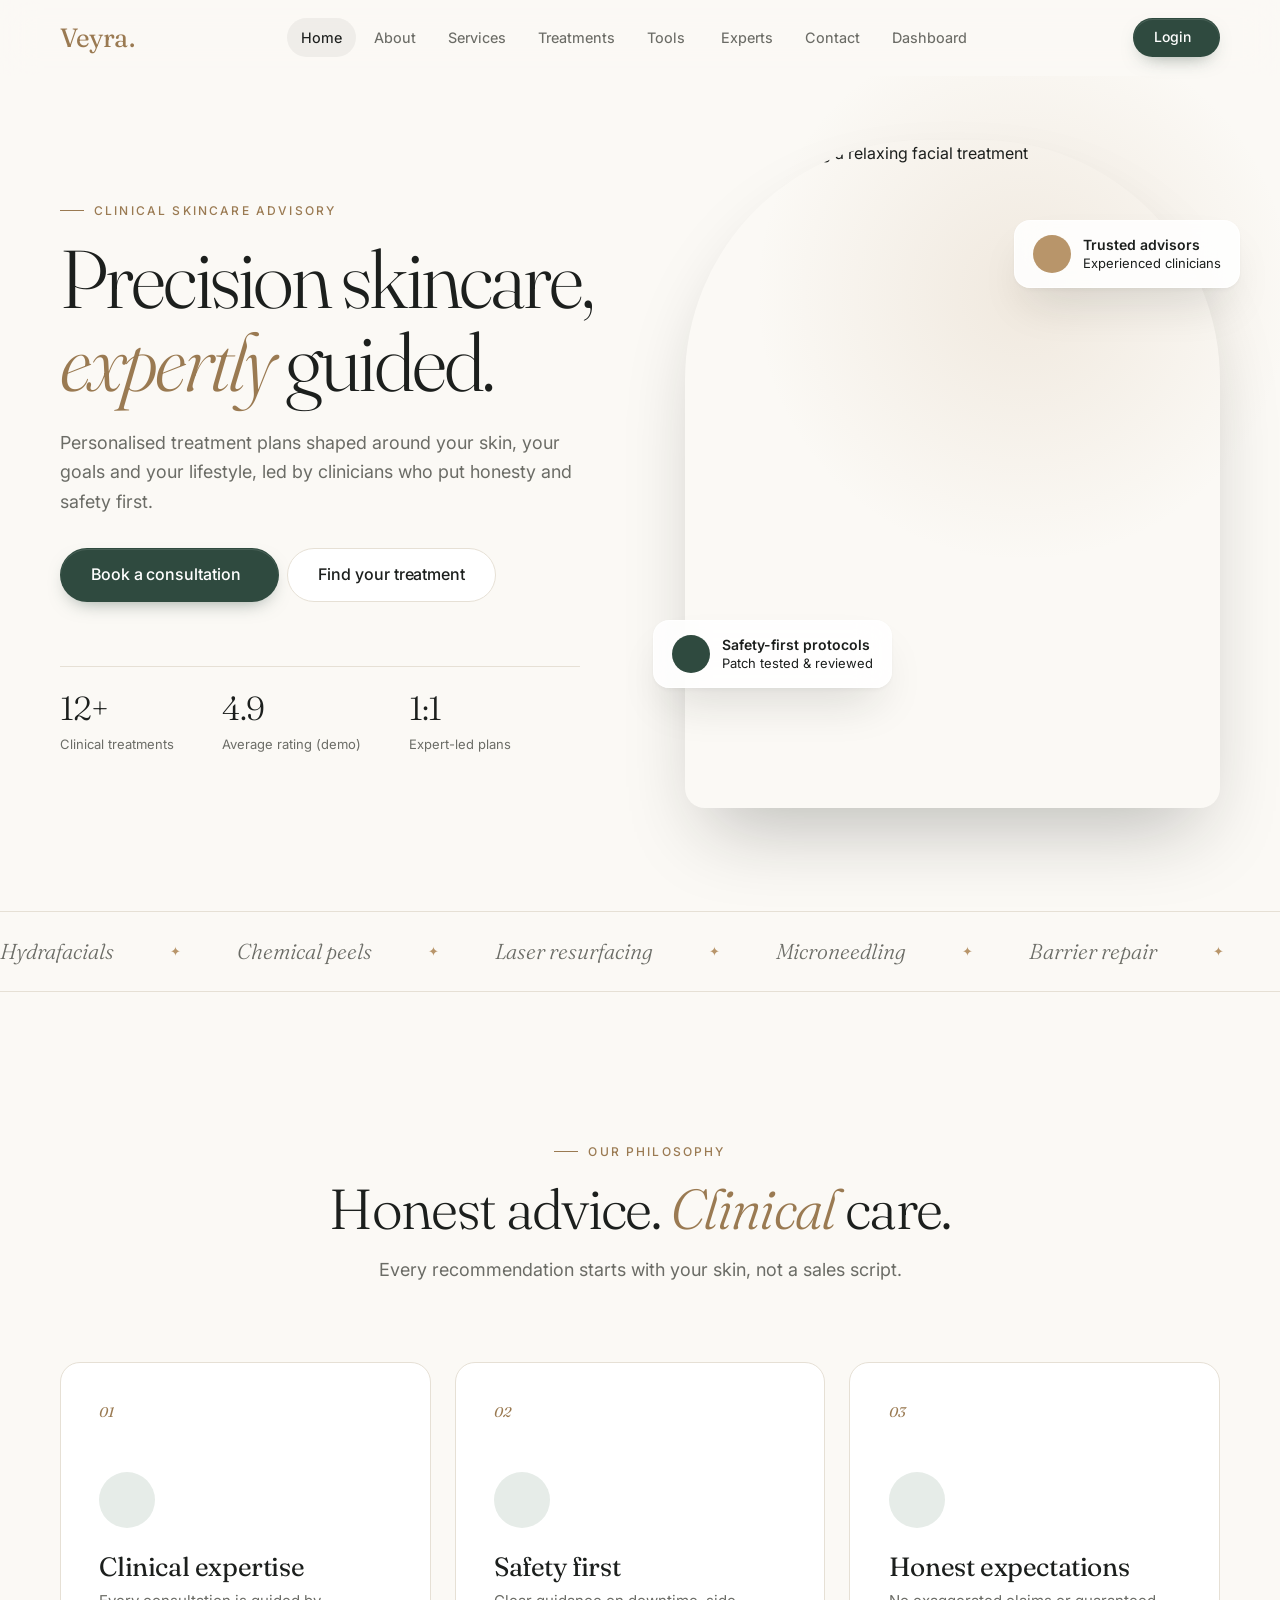
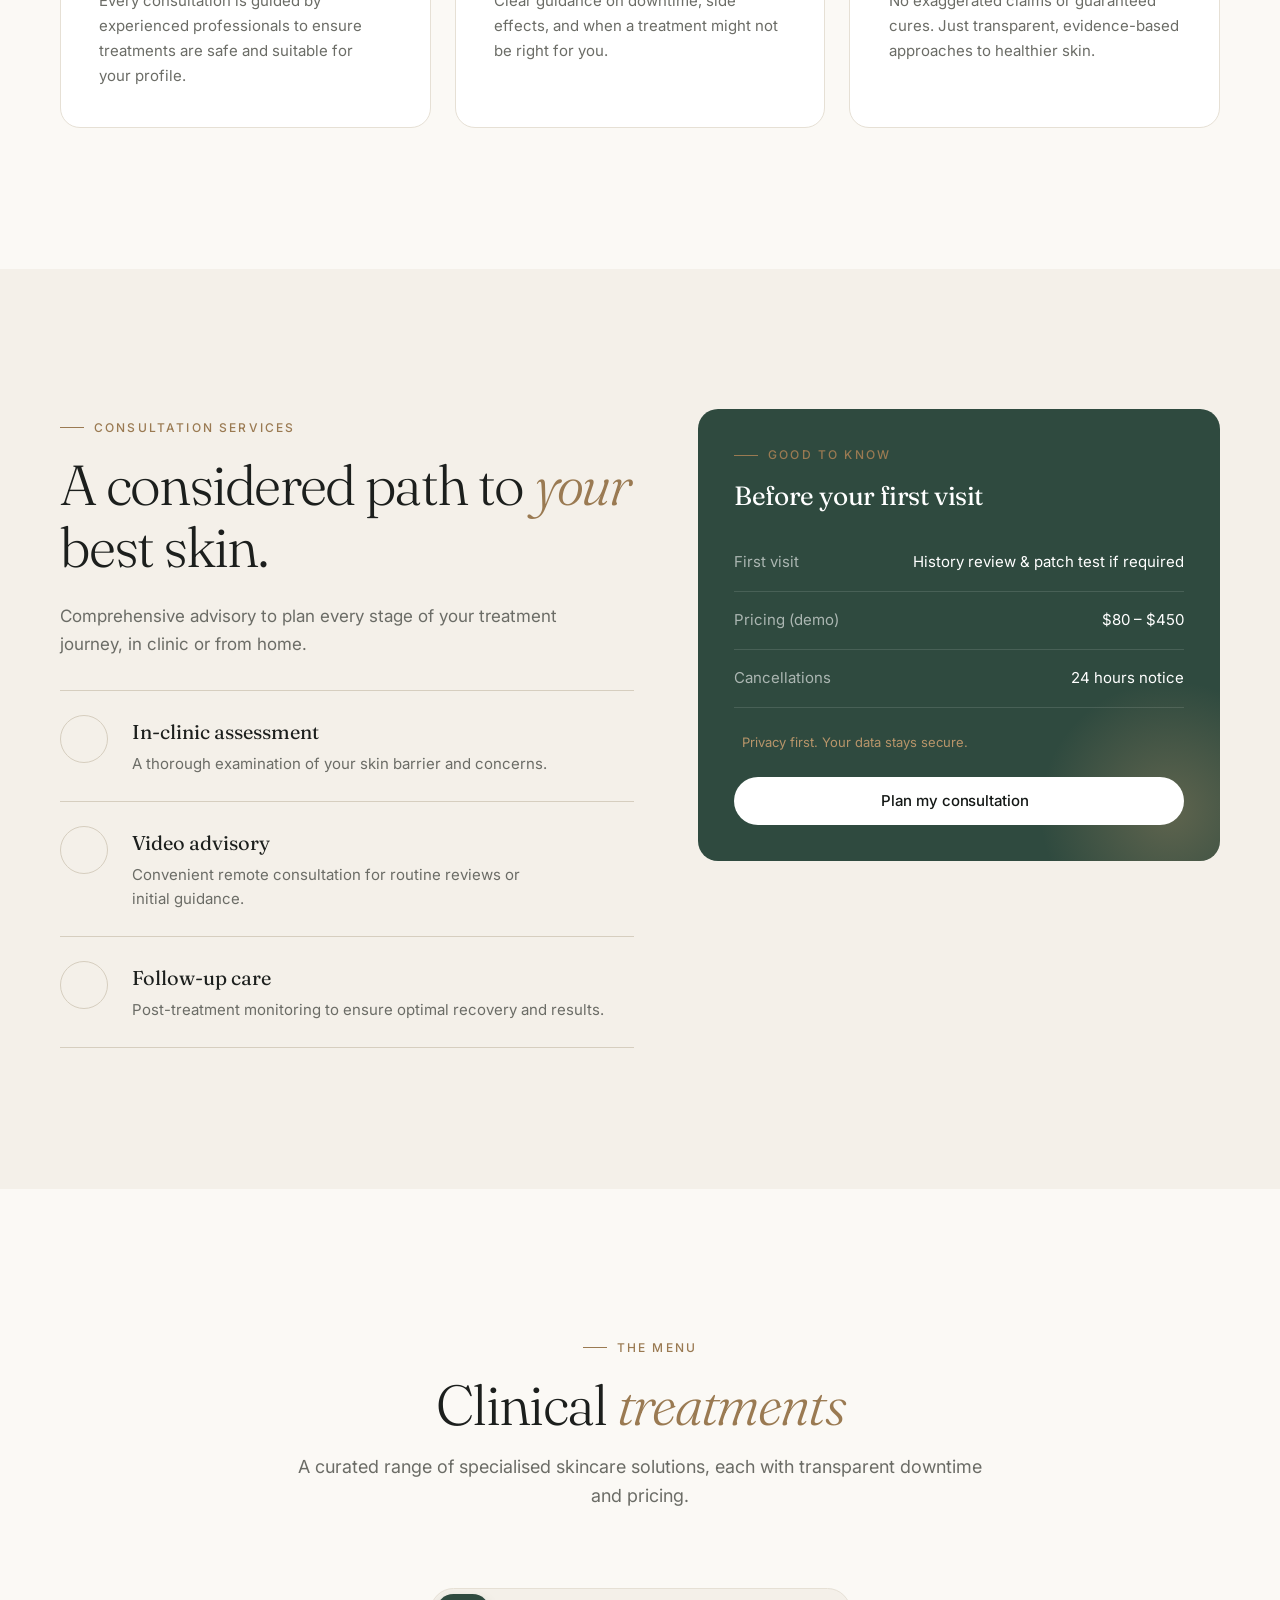
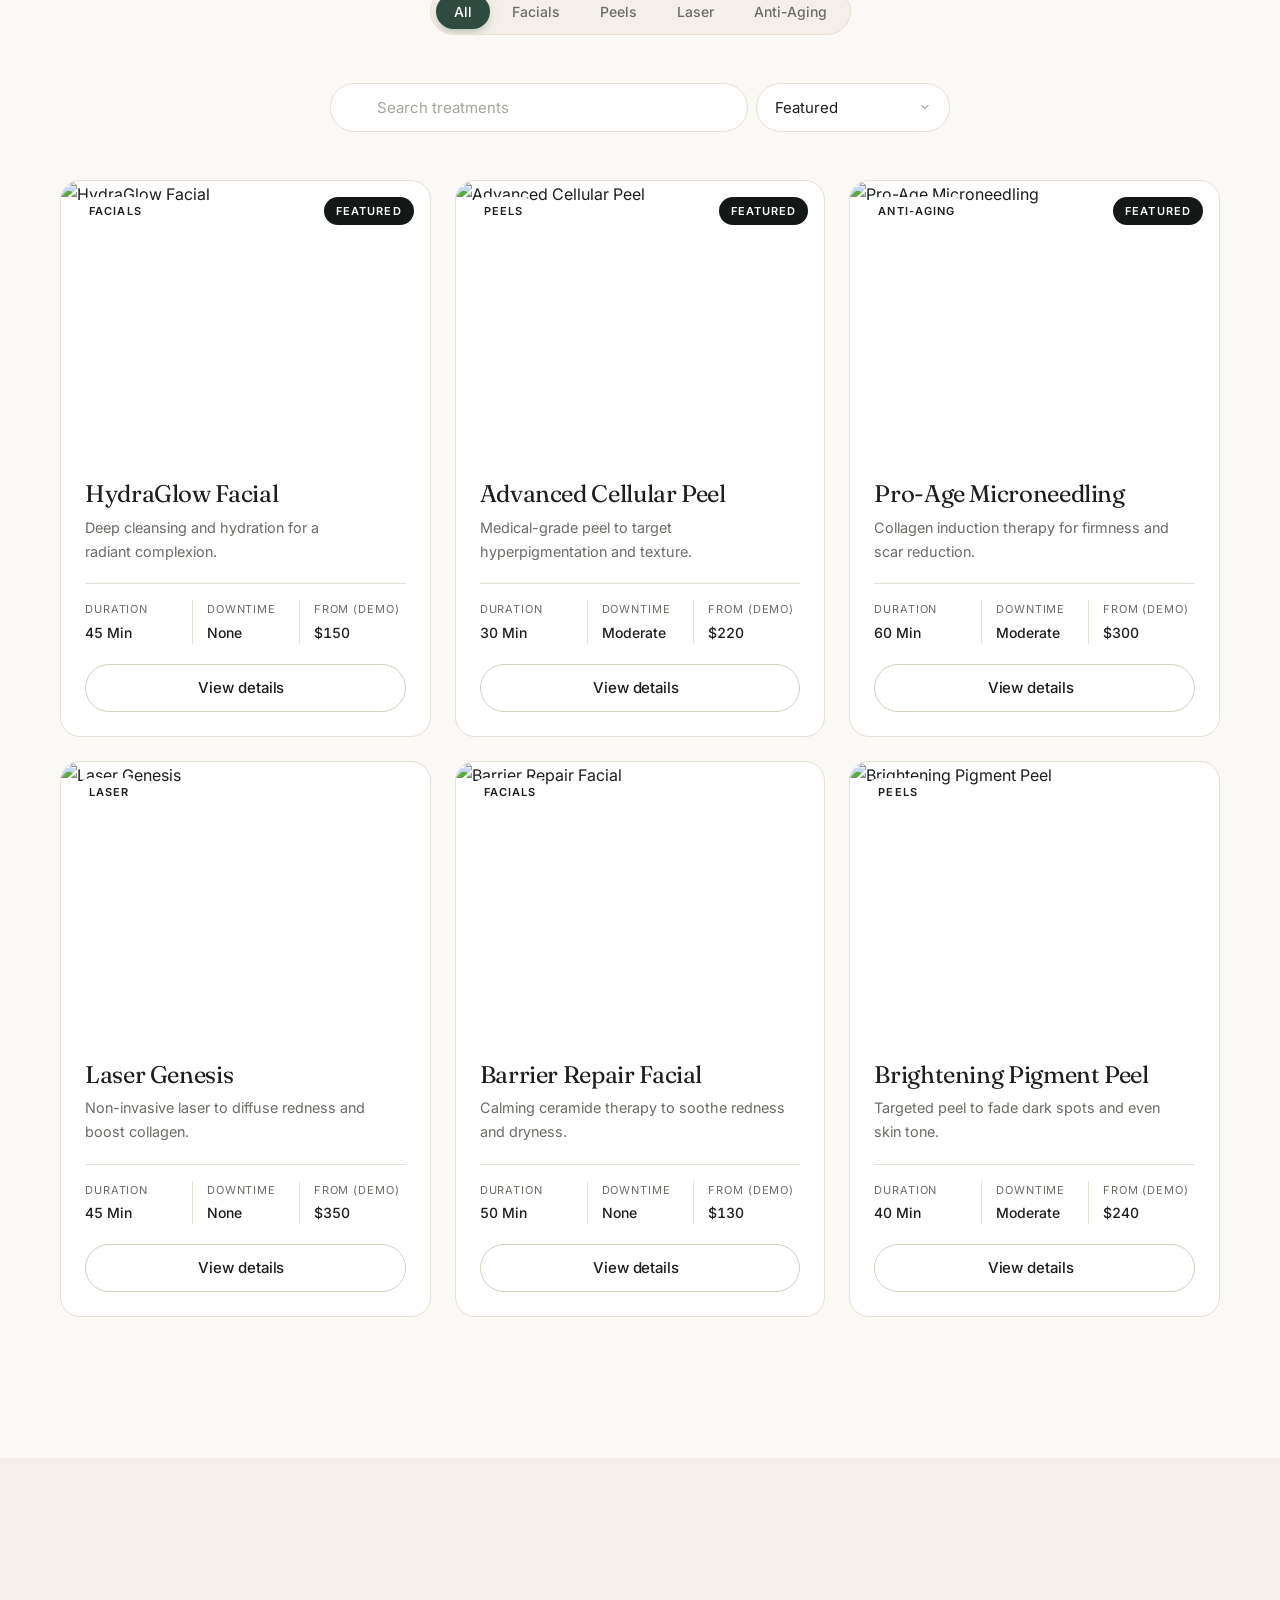
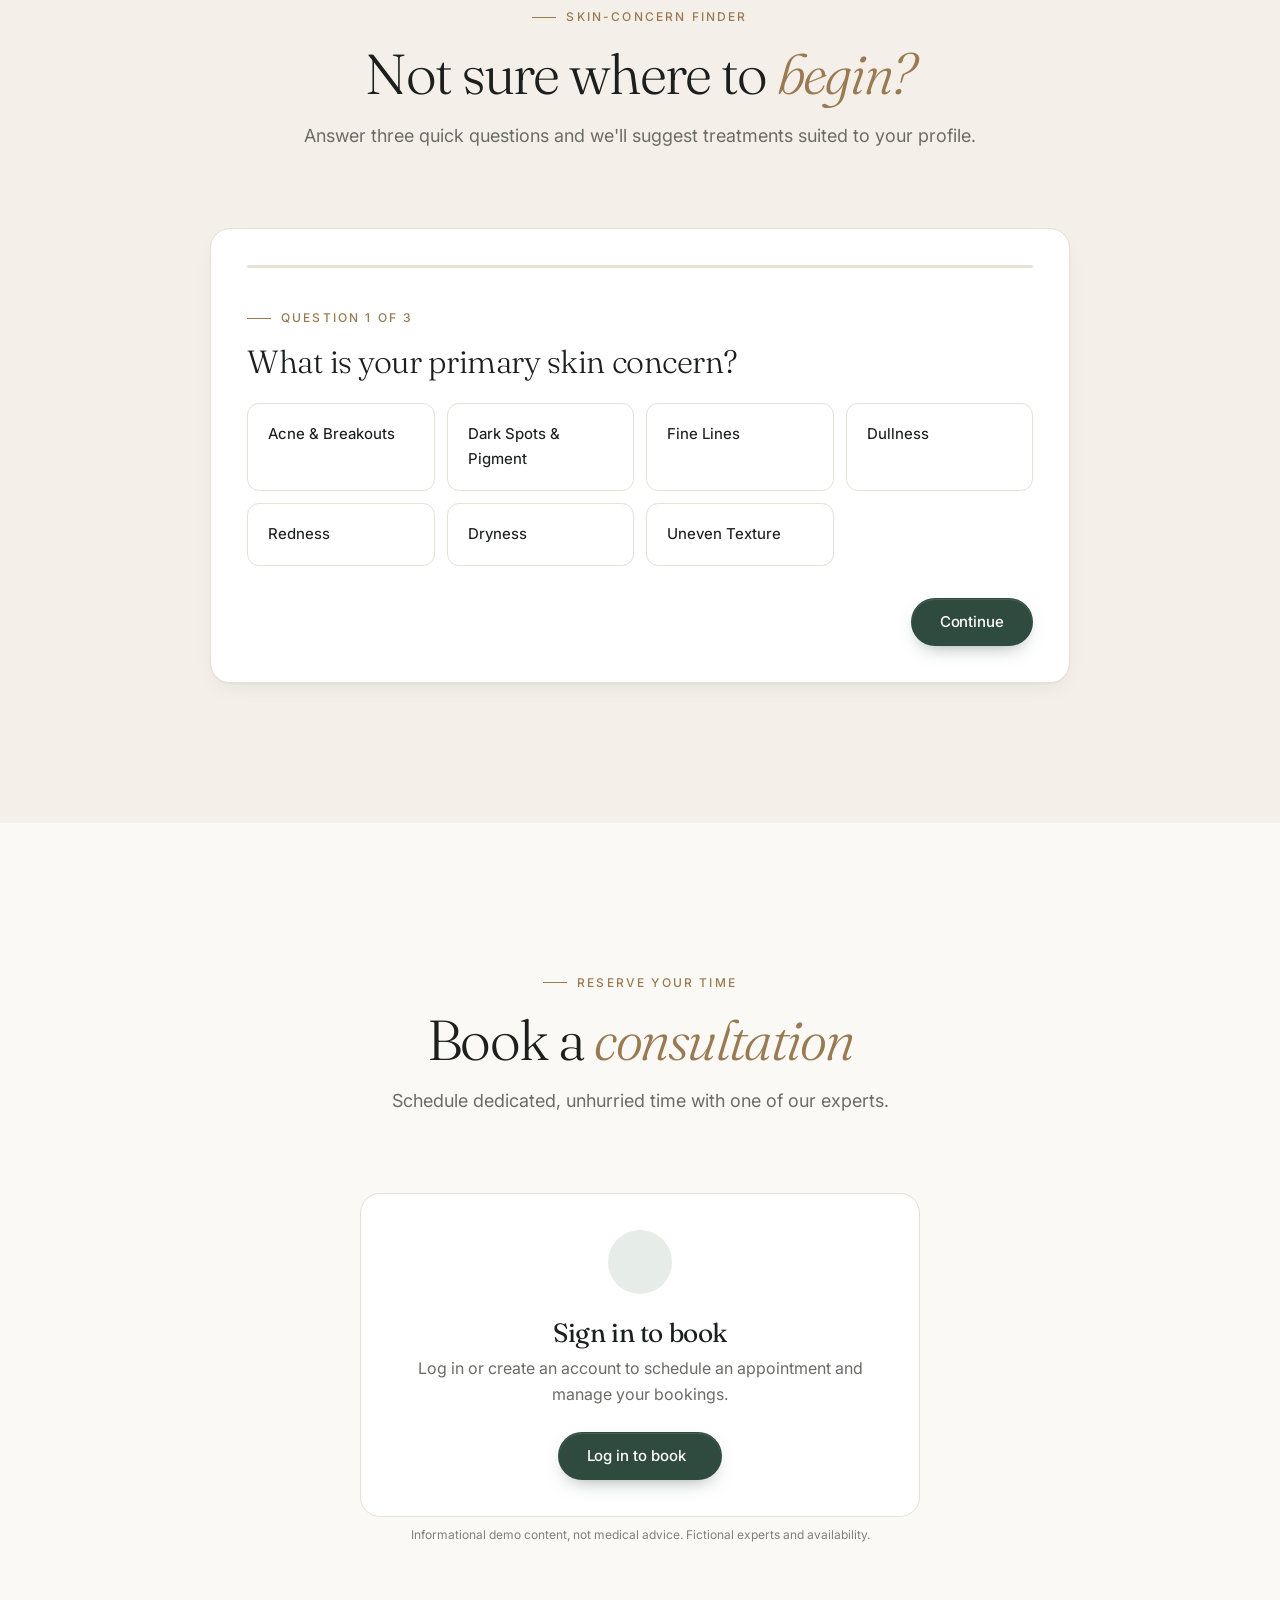
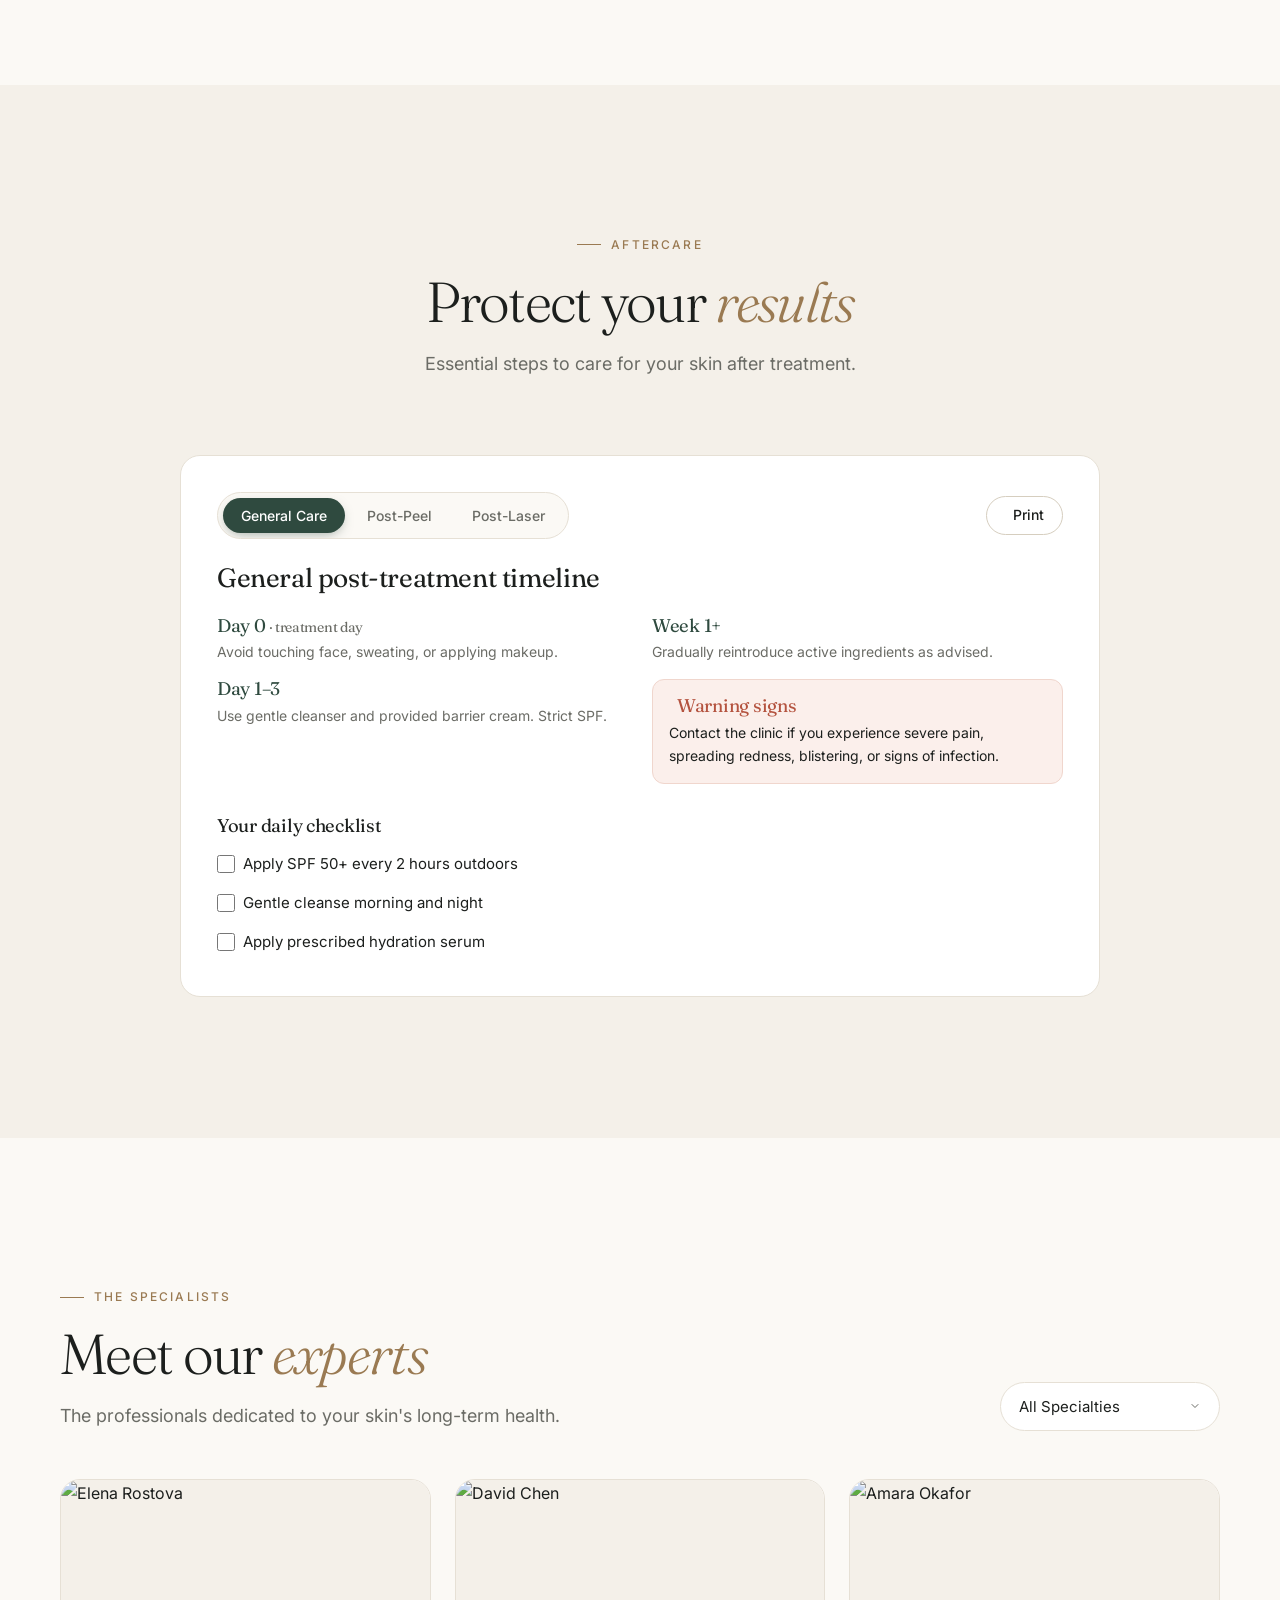
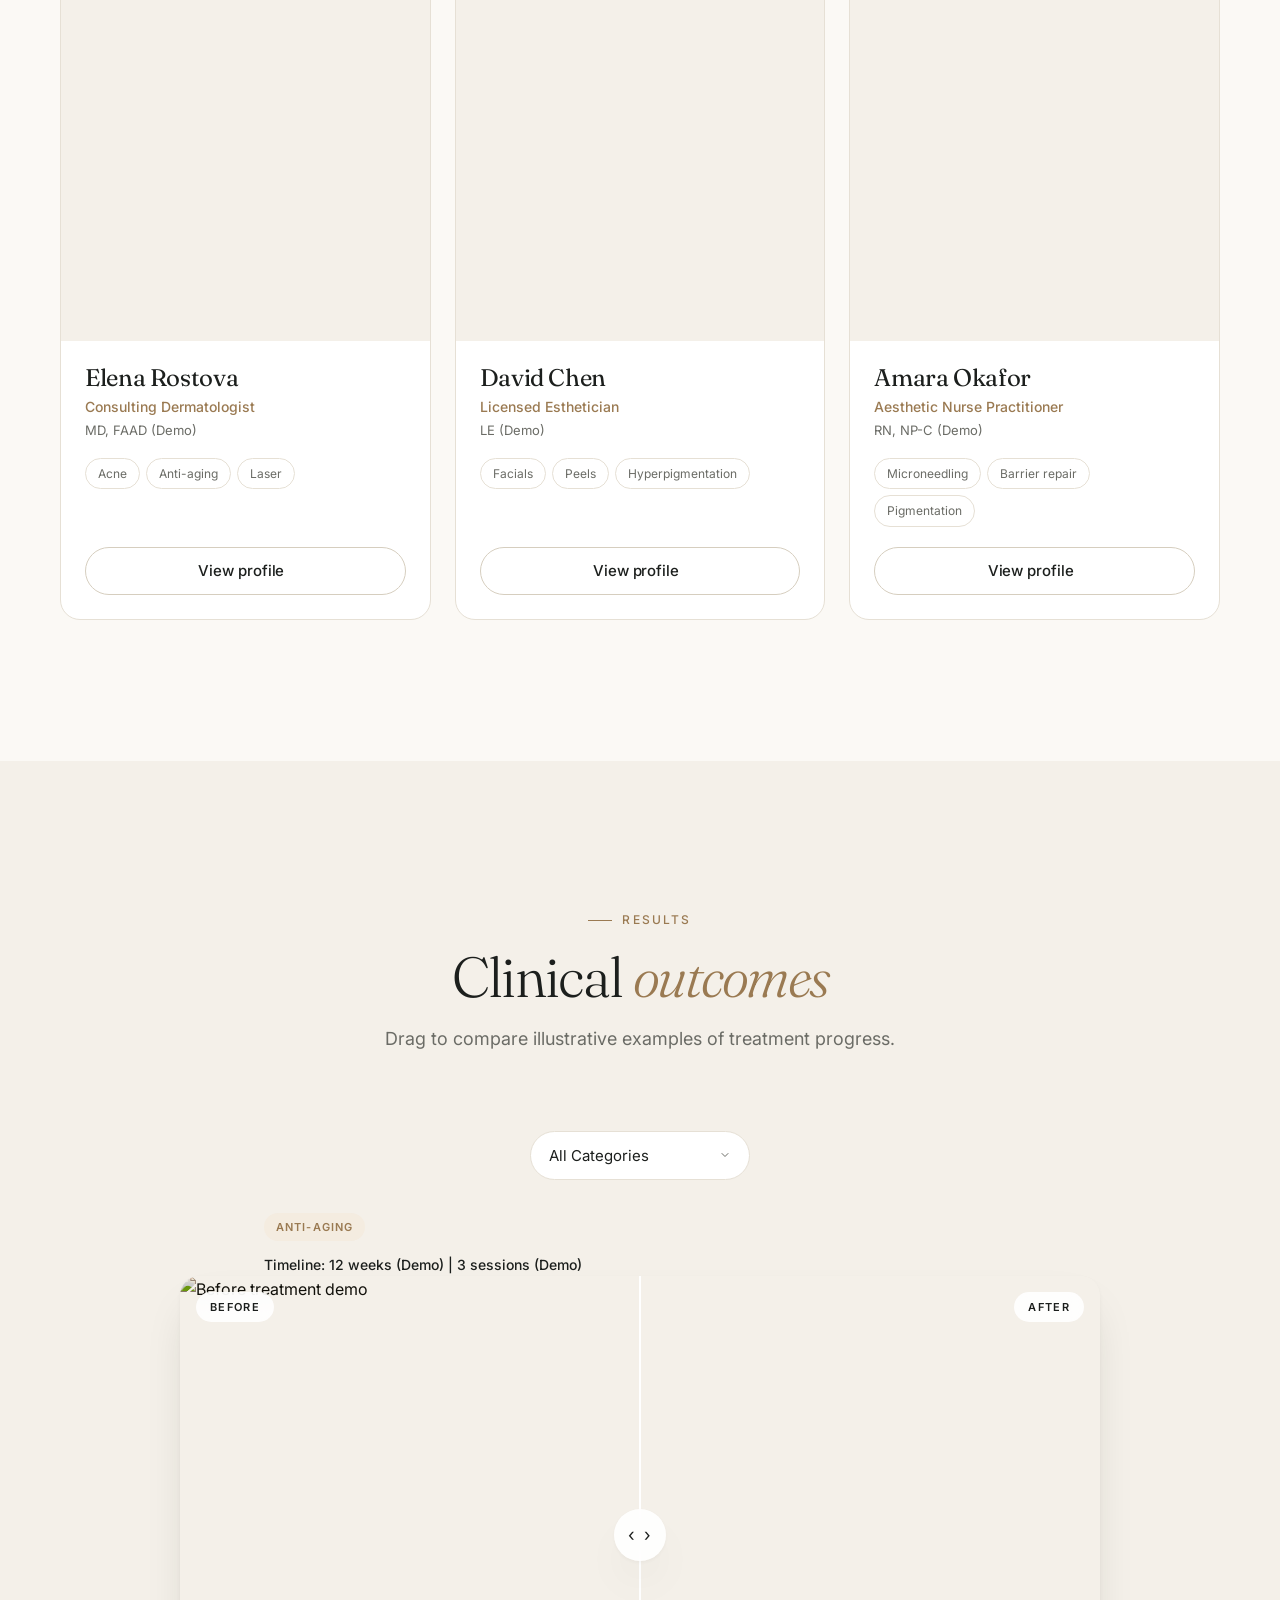
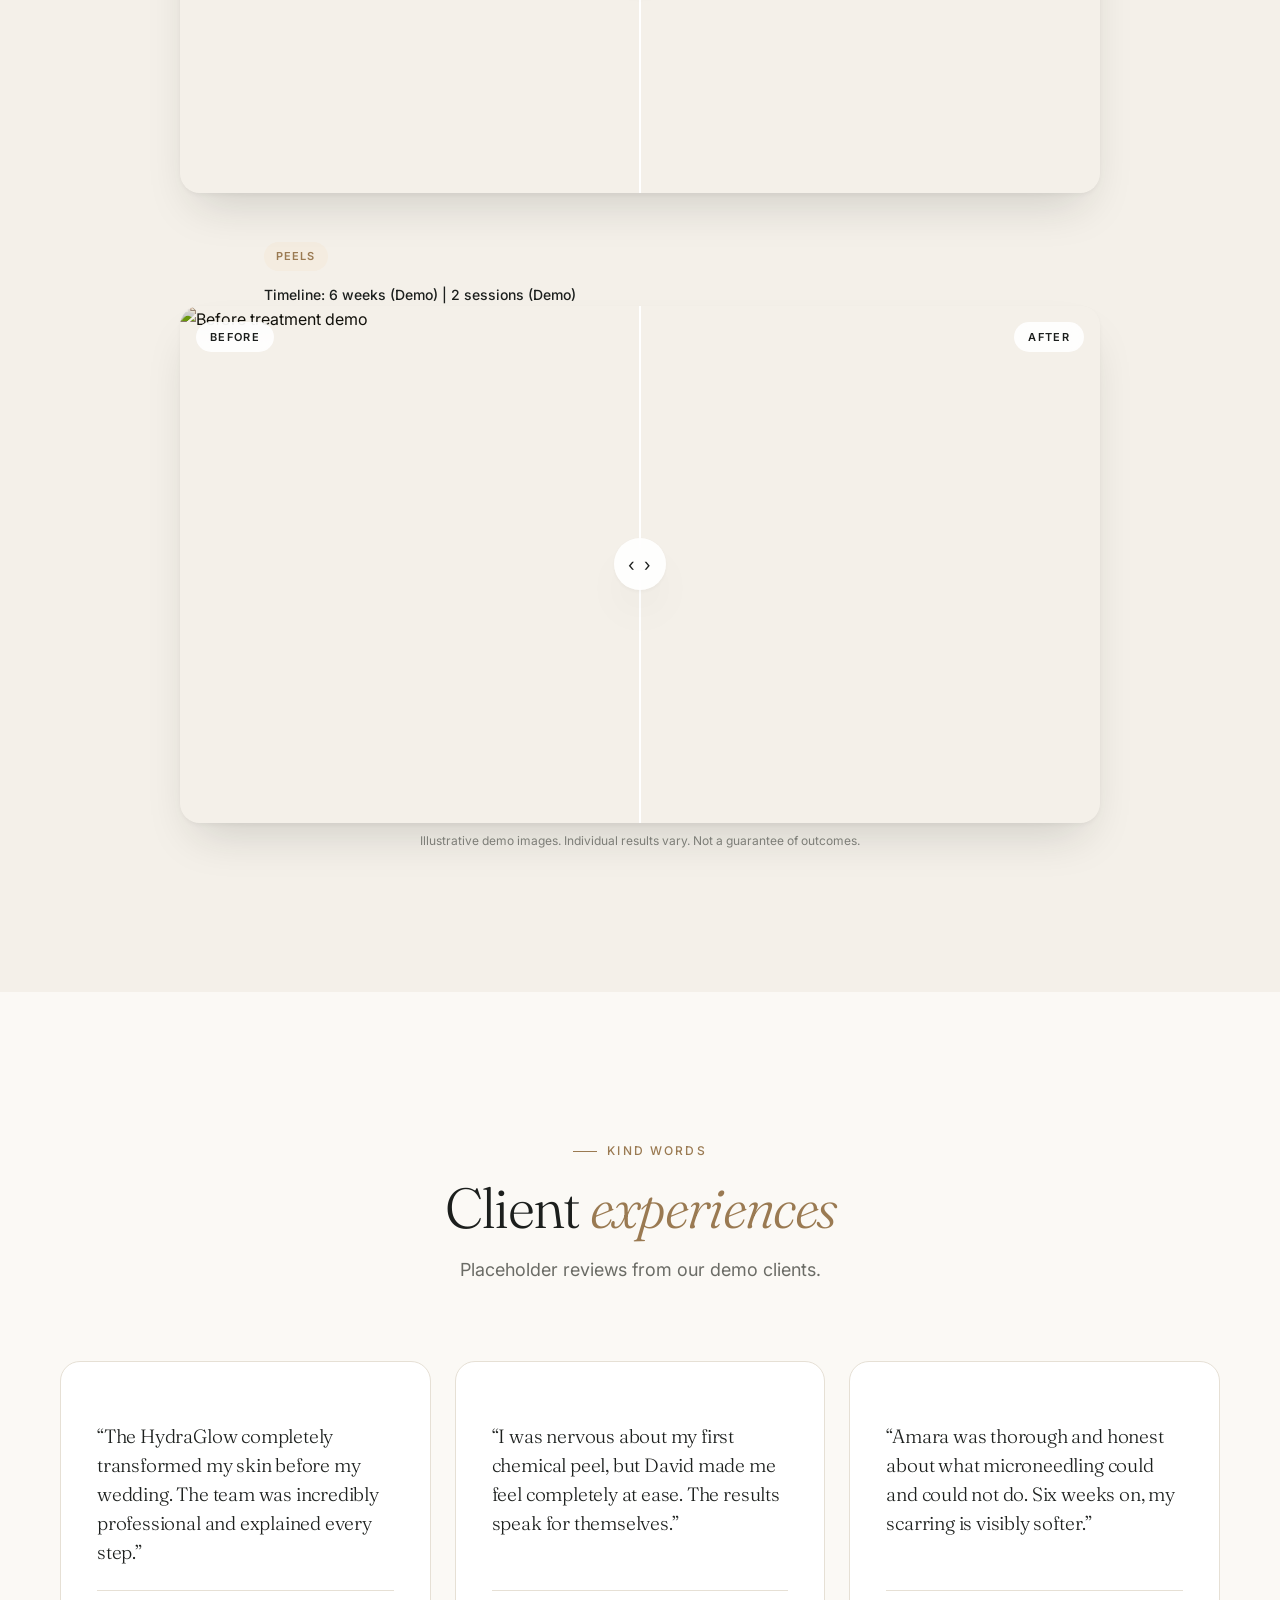
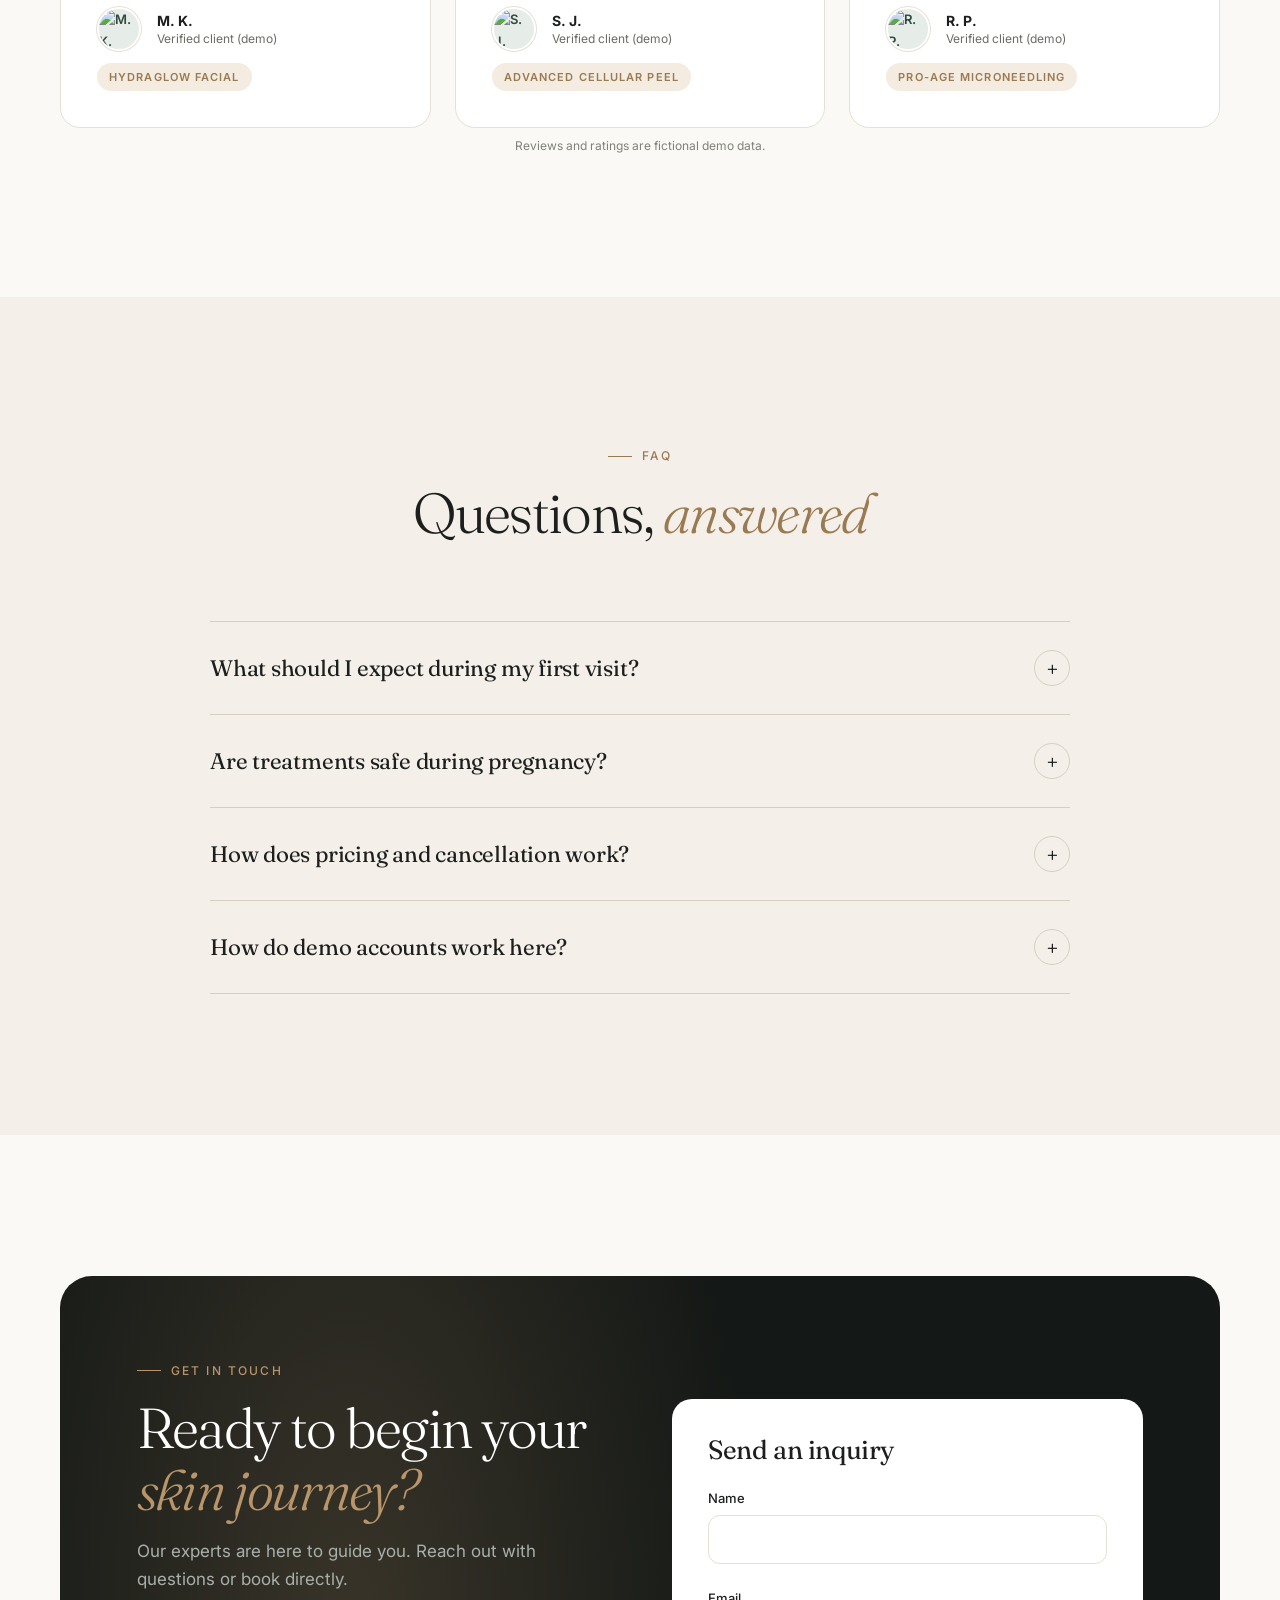
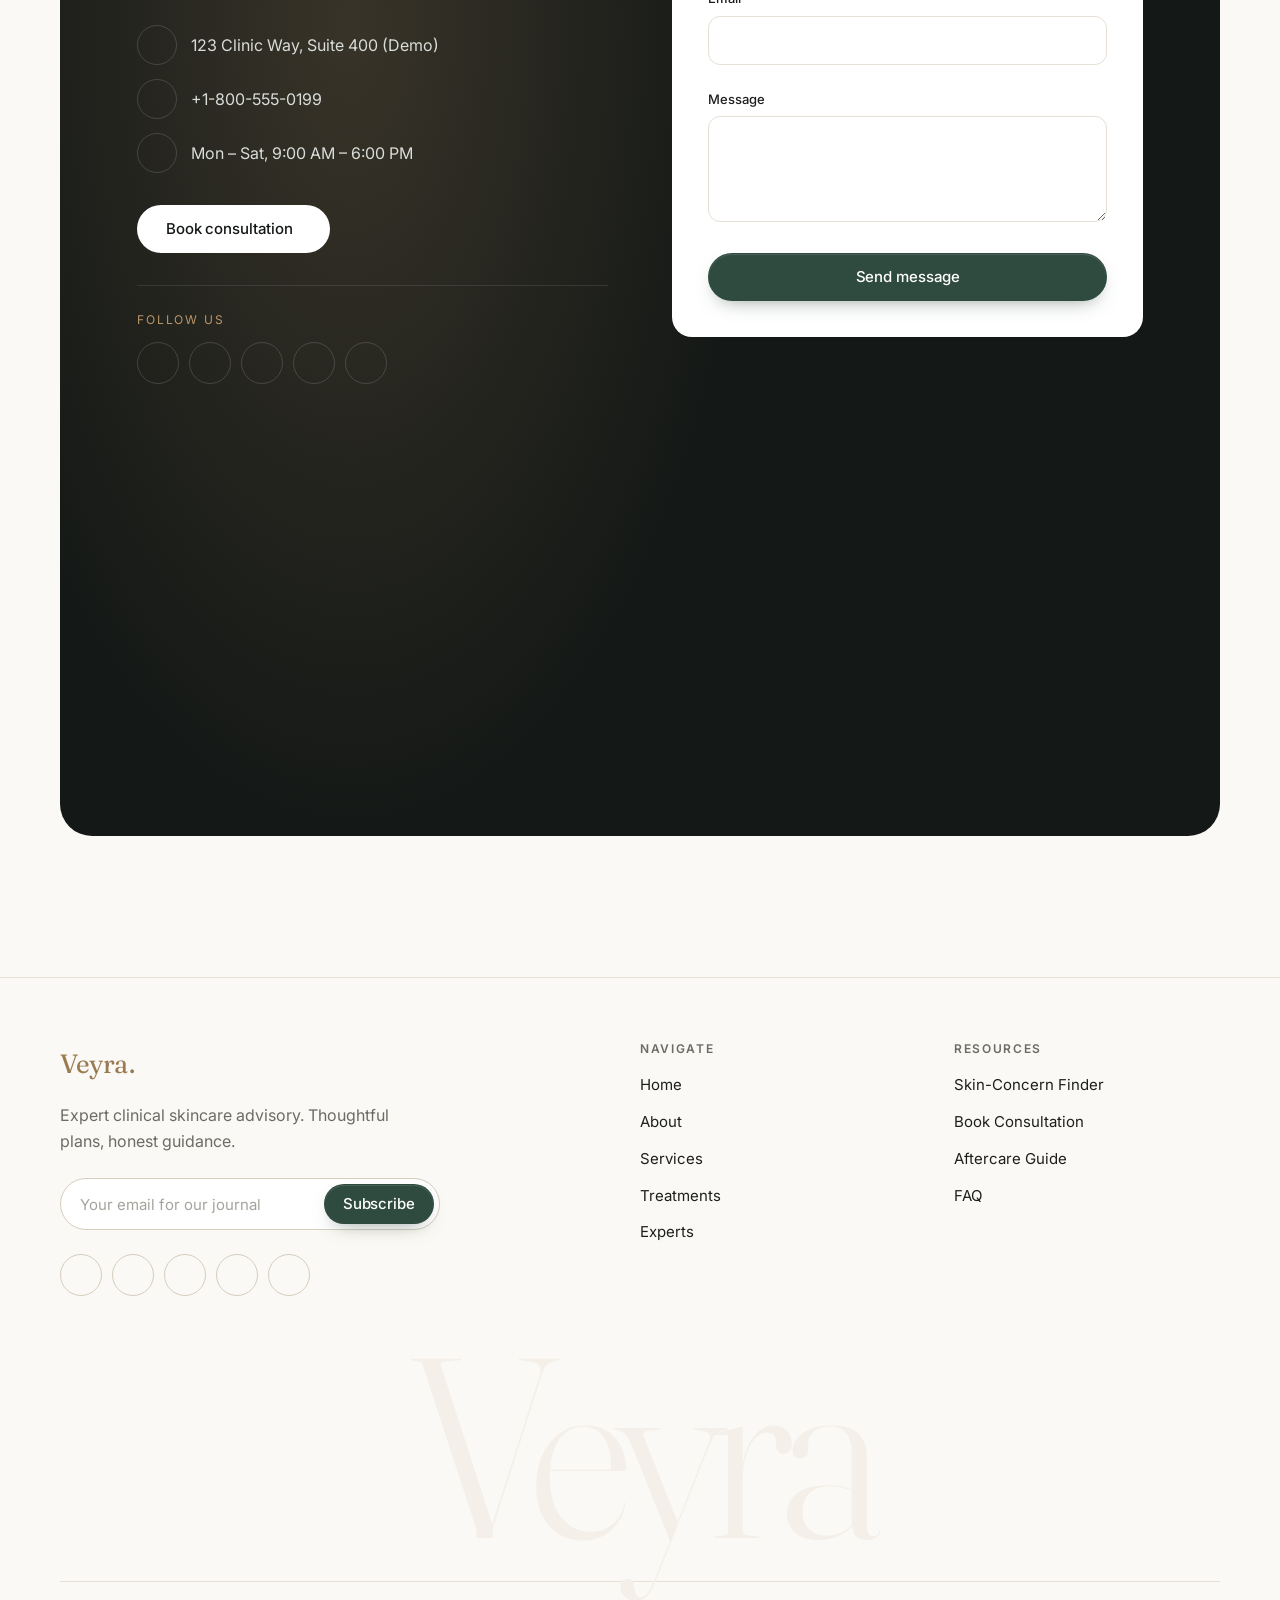
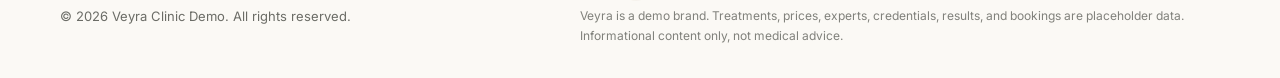
==== index.html @ 8143e242 "first commit" ====
<!DOCTYPE html>
<html lang="en">
<head>
    <meta charset="UTF-8">
    <meta name="viewport" content="width=device-width, initial-scale=1.0">
    <title>Veyra | Skincare Treatments Expert Advisory & Consultation Hub</title>
    <meta name="description" content="Expert advisory and consultation for skincare treatments. Find your ideal treatment, meet experts, and book a consultation with Veyra.">
    
    <!-- Favicon -->
    <link rel="icon" href="favicon.jpg" type="image/jpeg">
    
    <!-- Icons -->
    <script src="https://unpkg.com/@phosphor-icons/web@2.1.1"></script>
    
    <!-- CSS -->
    <link rel="stylesheet" href="assets/css/style.css">
    
    <!-- JSON-LD -->
    <script type="application/ld+json">
    {
      "@context": "https://schema.org",
      "@type": "WebSite",
      "name": "Veyra",
      "url": "https://veyra-demo.com",
      "potentialAction": {
        "@type": "SearchAction",
        "target": "https://veyra-demo.com/#treatments?q={search_term_string}",
        "query-input": "required name=search_term_string"
      }
    }
    </script>
    <script type="application/ld+json">
    {
      "@context": "https://schema.org",
      "@type": "Organization",
      "name": "Veyra Clinic",
      "url": "https://veyra-demo.com",
      "logo": "https://veyra-demo.com/logo.png",
      "contactPoint": {
        "@type": "ContactPoint",
        "telephone": "+1-800-555-0199",
        "contactType": "customer service"
      }
    }
    </script>
</head>
<body>

    <header class="navbar">
        <div class="container nav-container">
            <a href="#home" class="logo">Veyra<span>.</span></a>

            <button class="menu-toggle" aria-label="Toggle Navigation" aria-expanded="false">
                <i class="ph ph-list"></i>
            </button>

            <nav class="nav-links-wrapper" id="navMenu">
                <ul class="nav-links">
                    <li><a href="#home">Home</a></li>
                    <li><a href="#about">About</a></li>
                    <li><a href="#services">Services</a></li>
                    <li><a href="#treatments">Treatments</a></li>
                    <li class="dropdown">
                        <a href="#" aria-haspopup="true" aria-expanded="false" class="dropdown-trigger">Tools <i class="ph ph-caret-down"></i></a>
                        <div class="dropdown-menu">
                            <a href="#finder">Skin-Concern Finder</a>
                            <a href="#booking">Book Consultation</a>
                            <a href="#aftercare">Aftercare Guide</a>
                        </div>
                    </li>
                    <li><a href="#experts">Experts</a></li>
                    <li><a href="#contact">Contact</a></li>
                    <li><a href="dashboard.html">Dashboard</a></li>
                    <li class="mobile-only mobile-login"><a href="auth.html" class="btn btn-primary">Login <i class="ph ph-arrow-right"></i></a></li>
                </ul>
            </nav>

            <div class="nav-actions">
                <a href="auth.html" class="btn btn-primary" id="authBtn">Login <i class="ph ph-arrow-right"></i></a>            </div>
        </div>
    </header>

    <main>
        <!-- 1. Hero -->
        <section id="home" class="hero" aria-labelledby="hero-heading">
            <div class="container hero-grid">
                <div class="hero-content reveal">
                    <span class="eyebrow">Clinical skincare advisory</span>
                    <h1 id="hero-heading">Precision skincare, <em>expertly</em> guided.</h1>
                    <p class="hero-lead">Personalised treatment plans shaped around your skin, your goals and your lifestyle, led by clinicians who put honesty and safety first.</p>
                    <div class="hero-actions">
                        <a href="#booking" class="btn btn-primary">Book a consultation <i class="ph ph-arrow-right"></i></a>
                        <a href="#finder" class="btn btn-secondary">Find your treatment</a>
                    </div>
                    <div class="hero-meta">
                        <div><strong>12+</strong><span>Clinical treatments</span></div>
                        <div><strong>4.9</strong><span>Average rating (demo)</span></div>
                        <div><strong>1:1</strong><span>Expert-led plans</span></div>
                    </div>
                </div>
                <div class="hero-visual reveal reveal-delay-1">
                    <img src="https://images.unsplash.com/photo-1616394584738-fc6e612e71b9?auto=format&fit=crop&w=1100&q=80" alt="Woman receiving a relaxing facial treatment" class="hero-image">
                    <div class="hero-float f1">
                        <span class="float-icon"><i class="ph ph-shield-check"></i></span>
                        <div><strong>Safety-first protocols</strong>Patch tested &amp; reviewed</div>
                    </div>
                    <div class="hero-float f2">
                        <span class="float-icon"><i class="ph-fill ph-star"></i></span>
                        <div><strong>Trusted advisors</strong>Experienced clinicians</div>
                    </div>
                </div>
            </div>
        </section>

        <div class="marquee" aria-hidden="true">
            <div class="marquee-track">
                <span>Hydrafacials</span><span>Chemical peels</span><span>Laser resurfacing</span><span>Microneedling</span><span>Barrier repair</span><span>Pigment correction</span><span>Anti-aging</span>
                <span>Hydrafacials</span><span>Chemical peels</span><span>Laser resurfacing</span><span>Microneedling</span><span>Barrier repair</span><span>Pigment correction</span><span>Anti-aging</span>
            </div>
        </div>

        <!-- 2. About -->
        <section id="about" aria-labelledby="about-heading">
            <div class="container">
                <div class="section-header reveal">
                    <span class="eyebrow">Our philosophy</span>
                    <h2 id="about-heading">Honest advice. <em>Clinical</em> care.</h2>
                    <p>Every recommendation starts with your skin, not a sales script.</p>
                </div>
                <div class="feature-grid">
                    <div class="card card-hover feature-card reveal">
                        <span class="num">01</span>
                        <span class="icon-wrap"><i class="ph ph-stethoscope"></i></span>
                        <h3>Clinical expertise</h3>
                        <p>Every consultation is guided by experienced professionals to ensure treatments are safe and suitable for your profile.</p>
                    </div>
                    <div class="card card-hover feature-card reveal reveal-delay-1">
                        <span class="num">02</span>
                        <span class="icon-wrap"><i class="ph ph-shield-check"></i></span>
                        <h3>Safety first</h3>
                        <p>Clear guidance on downtime, side effects, and when a treatment might not be right for you.</p>
                    </div>
                    <div class="card card-hover feature-card reveal reveal-delay-2">
                        <span class="num">03</span>
                        <span class="icon-wrap"><i class="ph ph-sparkle"></i></span>
                        <h3>Honest expectations</h3>
                        <p>No exaggerated claims or guaranteed cures. Just transparent, evidence-based approaches to healthier skin.</p>
                    </div>
                </div>
            </div>
        </section>

        <!-- 3. Services -->
        <section id="services" class="section-alt" aria-labelledby="services-heading">
            <div class="container services-grid">
                <div class="reveal">
                    <span class="eyebrow">Consultation services</span>
                    <h2 id="services-heading">A considered path to <em>your</em> best skin.</h2>
                    <p class="text-light" style="font-size: 1.0625rem; max-width: 520px; margin-top: 16px;">Comprehensive advisory to plan every stage of your treatment journey, in clinic or from home.</p>
                    <ul class="step-list">
                        <li><span class="step-icon"><i class="ph ph-user-focus"></i></span><div><strong>In-clinic assessment</strong><p>A thorough examination of your skin barrier and concerns.</p></div></li>
                        <li><span class="step-icon"><i class="ph ph-video-camera"></i></span><div><strong>Video advisory</strong><p>Convenient remote consultation for routine reviews or initial guidance.</p></div></li>
                        <li><span class="step-icon"><i class="ph ph-arrows-clockwise"></i></span><div><strong>Follow-up care</strong><p>Post-treatment monitoring to ensure optimal recovery and results.</p></div></li>
                    </ul>
                </div>
                <div class="card info-card reveal reveal-delay-1">
                    <span class="eyebrow">Good to know</span>
                    <h3>Before your first visit</h3>
                    <div class="info-row"><span>First visit</span><span>History review &amp; patch test if required</span></div>
                    <div class="info-row"><span>Pricing (demo)</span><span>$80 – $450</span></div>
                    <div class="info-row"><span>Cancellations</span><span>24 hours notice</span></div>
                    <div class="privacy"><i class="ph ph-lock-key"></i> Privacy first. Your data stays secure.</div>
                    <a href="#booking" class="btn btn-light mt-4" style="position: relative; z-index: 1;">Plan my consultation <i class="ph ph-arrow-right"></i></a>
                </div>
            </div>
        </section>

        <!-- 4. Treatments -->
        <section id="treatments" aria-labelledby="treatments-heading">
            <div class="container">
                <div class="section-header reveal">
                    <span class="eyebrow">The menu</span>
                    <h2 id="treatments-heading">Clinical <em>treatments</em></h2>
                    <p>A curated range of specialised skincare solutions, each with transparent downtime and pricing.</p>
                </div>

                <div class="treatments-controls reveal">
                    <div class="tabs-nav" id="treatmentTabs">
                        <button class="tab-btn active" data-filter="all">All</button>
                        <button class="tab-btn" data-filter="facials">Facials</button>
                        <button class="tab-btn" data-filter="peels">Peels</button>
                        <button class="tab-btn" data-filter="laser">Laser</button>
                        <button class="tab-btn" data-filter="anti-aging">Anti-Aging</button>
                    </div>
                    <div class="treatments-search">
                        <div class="search-field">
                            <i class="ph ph-magnifying-glass"></i>
                            <input type="text" id="treatmentSearch" placeholder="Search treatments" aria-label="Search treatments">
                        </div>
                        <select id="treatmentSort" aria-label="Sort treatments">
                            <option value="featured">Featured</option>
                            <option value="price-low">Price: Low to High</option>
                            <option value="price-high">Price: High to Low</option>
                            <option value="duration">Duration</option>
                        </select>
                    </div>
                </div>

                <div id="treatmentsGrid" class="treatments-grid">
                    <!-- Populated by JS -->
                </div>

                <div id="treatmentsEmpty" class="text-center" style="display: none; padding: var(--space-6) 0;">
                    <p class="text-light" style="margin-bottom: var(--space-3);">No treatments match your criteria.</p>
                    <button class="btn btn-outline" id="resetTreatmentsBtn">Reset filters</button>
                </div>
            </div>
        </section>

        <!-- 5. Skin-Concern Finder -->
        <section id="finder" class="section-alt" aria-labelledby="finder-heading">
            <div class="container reveal">
                <div class="section-header">
                    <span class="eyebrow">Skin-concern finder</span>
                    <h2 id="finder-heading">Not sure where to <em>begin?</em></h2>
                    <p>Answer three quick questions and we'll suggest treatments suited to your profile.</p>
                </div>

                <div class="card finder-card">
                    <div id="finderProgress" class="finder-progress">
                        <div id="finderProgressBar"></div>
                    </div>

                    <div id="finderQuestions">
                        <!-- Step 1 -->
                        <div class="finder-step active" data-step="1">
                            <span class="eyebrow">Question 1 of 3</span>
                            <h3>What is your primary skin concern?</h3>
                            <div class="options-grid">
                                <div class="option-card" data-value="acne">Acne &amp; Breakouts</div>
                                <div class="option-card" data-value="dark spots">Dark Spots &amp; Pigment</div>
                                <div class="option-card" data-value="fine lines">Fine Lines</div>
                                <div class="option-card" data-value="dullness">Dullness</div>
                                <div class="option-card" data-value="redness">Redness</div>
                                <div class="option-card" data-value="dryness">Dryness</div>
                                <div class="option-card" data-value="uneven texture">Uneven Texture</div>
                            </div>
                            <div class="error-msg" id="finderErr1">Please select an option.</div>
                        </div>

                        <!-- Step 2 -->
                        <div class="finder-step" data-step="2">
                            <span class="eyebrow">Question 2 of 3</span>
                            <h3>What is your skin type?</h3>
                            <div class="options-grid">
                                <div class="option-card" data-value="dry">Dry</div>
                                <div class="option-card" data-value="oily">Oily</div>
                                <div class="option-card" data-value="combination">Combination</div>
                                <div class="option-card" data-value="sensitive">Sensitive</div>
                                <div class="option-card" data-value="normal">Normal</div>
                            </div>
                            <div class="error-msg" id="finderErr2">Please select an option.</div>
                        </div>

                        <!-- Step 3 -->
                        <div class="finder-step" data-step="3">
                            <span class="eyebrow">Question 3 of 3</span>
                            <h3>What is your downtime tolerance?</h3>
                            <div class="options-grid">
                                <div class="option-card" data-value="none">None (immediate glow)</div>
                                <div class="option-card" data-value="moderate">Moderate (some peeling or redness)</div>
                            </div>
                            <div class="error-msg" id="finderErr3">Please select an option.</div>
                        </div>
                    </div>

                    <div id="finderResults" style="display: none;">
                        <h3 style="margin-bottom: var(--space-4); text-align: center; font-weight: 300;">Your suggested guidance</h3>
                        <div id="finderSuggestions" class="grid" style="grid-template-columns: 1fr; gap: var(--space-3);"></div>
                        <p class="disclaimer text-center mt-4" style="margin-bottom: var(--space-4);">This is a general guide only and not a medical diagnosis. A professional consultation is required to confirm suitability.</p>
                    </div>

                    <div class="flex justify-between" style="margin-top: var(--space-5);">
                        <button class="btn btn-outline" id="finderPrev" style="visibility: hidden;"><i class="ph ph-arrow-left"></i> Back</button>
                        <button class="btn btn-primary" id="finderNext">Continue</button>
                        <button class="btn btn-outline" id="finderRestart" style="display: none;">Start over</button>
                    </div>
                </div>
            </div>
        </section>

        <!-- 7. Book Consultation -->
        <section id="booking" aria-labelledby="booking-heading">
            <div class="container reveal">
                <div class="section-header">
                    <span class="eyebrow">Reserve your time</span>
                    <h2 id="booking-heading">Book a <em>consultation</em></h2>
                    <p>Schedule dedicated, unhurried time with one of our experts.</p>
                </div>

                <div id="bookingGuestState" class="text-center card" style="max-width: 560px; margin: 0 auto; display: none;">
                    <span class="icon-wrap" style="width: 64px; height: 64px; border-radius: 50%; background: var(--clr-primary-soft); color: var(--clr-primary); display: grid; place-items: center; font-size: 1.75rem; margin: 0 auto var(--space-4);"><i class="ph ph-lock-key"></i></span>
                    <h3 class="mb-2">Sign in to book</h3>
                    <p class="text-light mb-4">Log in or create an account to schedule an appointment and manage your bookings.</p>
                    <a href="auth.html" class="btn btn-primary" id="bookingLoginBtn">Log in to book <i class="ph ph-arrow-right"></i></a>
                </div>

                <div id="bookingAuthArea" style="display: none;">
                    <div class="booking-layout">

                        <!-- My Bookings Panel -->
                        <div class="card">
                            <h3 style="margin-bottom: var(--space-4);">My bookings</h3>
                            <div id="myBookingsList">
                                <!-- Populated by JS -->
                            </div>
                        </div>

                        <!-- Booking Flow -->
                        <div class="card">
                            <div class="flex justify-between items-center" style="margin-bottom: var(--space-4); border-bottom: 1px solid var(--clr-border); padding-bottom: var(--space-3);">
                                <h3 id="bookingStepTitle">1. Select Treatment</h3>
                                <span class="badge" style="margin: 0;">Step <span id="bookingStepCount">1</span> of 4</span>
                            </div>

                            <div id="bookingSteps">
                                <!-- Step 1: Treatment -->
                                <div class="booking-step active" data-step="1">
                                    <div class="form-group">
                                        <label for="b_treatment">Preferred treatment (optional)</label>
                                        <select id="b_treatment">
                                            <option value="">Not sure, advise me</option>
                                            <!-- Populated by JS -->
                                        </select>
                                    </div>
                                    <div class="form-group">
                                        <label for="b_mode">Consultation mode</label>
                                        <select id="b_mode">
                                            <option value="in-clinic">In-Clinic</option>
                                            <option value="video">Video Consultation (Demo)</option>
                                        </select>
                                    </div>
                                </div>

                                <!-- Step 2: Expert & Date -->
                                <div class="booking-step" data-step="2" style="display: none;">
                                    <div class="form-group">
                                        <label for="b_expert">Select expert</label>
                                        <select id="b_expert">
                                            <option value="">Any available</option>
                                            <!-- Populated by JS -->
                                        </select>
                                    </div>

                                    <div class="calendar-wrapper mt-4">
                                        <label>Select date</label>
                                        <div class="calendar-header">
                                            <button type="button" id="calPrev" class="btn btn-outline" aria-label="Previous month"><i class="ph ph-caret-left"></i></button>
                                            <span id="calMonthYear" style="font-family: var(--font-h); font-size: 1.15rem;"></span>
                                            <button type="button" id="calNext" class="btn btn-outline" aria-label="Next month"><i class="ph ph-caret-right"></i></button>
                                        </div>
                                        <div class="calendar-grid" id="calGrid"></div>
                                    </div>

                                    <div class="time-slots-wrapper mt-4" style="display: none;">
                                        <label>Select time</label>
                                        <div id="timeSlots" class="time-slots"></div>
                                    </div>
                                    <div class="error-msg" id="b_err_date">Please select a date and time.</div>
                                </div>

                                <!-- Step 3: Details -->
                                <div class="booking-step" data-step="3" style="display: none;">
                                    <div class="form-group">
                                        <label for="b_phone">Phone number</label>
                                        <input type="tel" id="b_phone" placeholder="e.g. 555-0199">
                                        <div class="error-msg">Please enter a valid phone number.</div>
                                    </div>
                                    <div class="form-group">
                                        <label for="b_note">Short note (optional)</label>
                                        <textarea id="b_note" rows="3" maxlength="200" placeholder="Briefly describe your main concern..."></textarea>
                                        <div class="text-light" style="font-size: 0.75rem; text-align: right;"><span id="b_note_count">0</span>/200</div>
                                    </div>
                                    <p class="disclaimer mb-3" style="color: var(--clr-error);">Privacy note: do not enter sensitive medical records here.</p>

                                    <div class="form-group flex items-center" style="gap: var(--space-2);">
                                        <input type="checkbox" id="b_consent">
                                        <label for="b_consent" style="margin: 0; font-weight: 400;">I consent to the demo booking terms (this is not a real appointment).</label>
                                    </div>
                                    <div class="error-msg" id="b_err_consent">You must consent to continue.</div>
                                </div>

                                <!-- Step 4: Review -->
                                <div class="booking-step" data-step="4" style="display: none;">
                                    <div style="background: var(--clr-surface-alt); padding: var(--space-4); border-radius: var(--radius-sm); display: grid; gap: 10px;">
                                        <p><span class="text-light">Treatment</span><br><strong id="r_treatment"></strong></p>
                                        <p><span class="text-light">Expert</span><br><strong id="r_expert"></strong></p>
                                        <p><span class="text-light">Mode</span><br><strong id="r_mode"></strong></p>
                                        <p><span class="text-light">Date &amp; time</span><br><strong id="r_datetime"></strong></p>
                                    </div>
                                </div>
                            </div>

                            <div id="bookingConfirmation" class="text-center" style="display: none; padding: var(--space-6) 0;">
                                <i class="ph-fill ph-check-circle" style="font-size: 4rem; color: var(--clr-success); margin-bottom: 16px; display: inline-block;"></i>
                                <h3 class="mb-2">Booking confirmed</h3>
                                <p class="mb-4">Your demo reference: <strong id="conf_ref" class="tabular-nums"></strong></p>
                                <button class="btn btn-outline" id="btnAddToCal"><i class="ph ph-calendar-plus"></i> Add to calendar</button>
                                <button class="btn btn-primary ml-2" id="btnBookAnother">Book another</button>
                            </div>

                            <div class="flex justify-between" id="bookingControls" style="margin-top: var(--space-5);">
                                <button class="btn btn-outline" id="b_prev" style="visibility: hidden;">Back</button>
                                <button class="btn btn-primary" id="b_next">Next</button>
                            </div>
                        </div>
                    </div>
                </div>
                <p class="disclaimer text-center mt-6">Informational demo content, not medical advice. Fictional experts and availability.</p>
            </div>
        </section>

        <!-- 9. Aftercare Guide -->
        <section id="aftercare" class="section-alt" aria-labelledby="aftercare-heading">
            <div class="container reveal">
                <div class="section-header">
                    <span class="eyebrow">Aftercare</span>
                    <h2 id="aftercare-heading">Protect your <em>results</em></h2>
                    <p>Essential steps to care for your skin after treatment.</p>
                </div>

                <div class="card" style="max-width: 920px; margin: 0 auto; text-align: left; align-items: stretch;">
                    <div class="flex justify-between items-center flex-wrap" style="margin-bottom: var(--space-4); gap: var(--space-3);">
                        <div class="tabs-nav m-0" id="aftercareTabs" style="margin-bottom: 0;">
                            <button class="tab-btn active" data-target="ac_general">General Care</button>
                            <button class="tab-btn" data-target="ac_peels">Post-Peel</button>
                            <button class="tab-btn" data-target="ac_laser">Post-Laser</button>
                        </div>
                        <button class="btn btn-outline" onclick="window.print()" style="padding: 10px 18px; font-size: 0.875rem;"><i class="ph ph-printer"></i> Print</button>
                    </div>

                    <div class="tab-content aftercare-print-only">
                        <div id="ac_general" class="tab-pane active">
                            <h3 class="mb-4">General post-treatment timeline</h3>
                            <div class="grid" style="grid-template-columns: repeat(auto-fit, minmax(260px, 1fr)); gap: var(--space-4);">
                                <div>
                                    <h4 class="text-primary">Day 0 <span class="text-light text-sm">· treatment day</span></h4>
                                    <p class="text-sm text-light mb-3 mt-1">Avoid touching face, sweating, or applying makeup.</p>
                                    <h4 class="text-primary">Day 1–3</h4>
                                    <p class="text-sm text-light mt-1">Use gentle cleanser and provided barrier cream. Strict SPF.</p>
                                </div>
                                <div>
                                    <h4 class="text-primary">Week 1+</h4>
                                    <p class="text-sm text-light mb-3 mt-1">Gradually reintroduce active ingredients as advised.</p>
                                    <div style="background: #fbefeb; border: 1px solid #f0d6cd; padding: var(--space-3); border-radius: var(--radius-sm);">
                                        <h4 style="color: var(--clr-error);" class="flex items-center gap-2"><i class="ph ph-warning-circle"></i> Warning signs</h4>
                                        <p class="text-sm mt-1">Contact the clinic if you experience severe pain, spreading redness, blistering, or signs of infection.</p>
                                    </div>
                                </div>
                            </div>

                            <h4 style="margin: var(--space-5) 0 var(--space-3);">Your daily checklist</h4>
                            <div class="flex flex-col gap-2 checklist" id="acChecklist">
                                <label class="flex items-center gap-2" style="font-weight: 400; font-size: 0.9375rem;"><input type="checkbox" value="spf"> Apply SPF 50+ every 2 hours outdoors</label>
                                <label class="flex items-center gap-2" style="font-weight: 400; font-size: 0.9375rem;"><input type="checkbox" value="cleanse"> Gentle cleanse morning and night</label>
                                <label class="flex items-center gap-2" style="font-weight: 400; font-size: 0.9375rem;"><input type="checkbox" value="hydrate"> Apply prescribed hydration serum</label>
                            </div>
                        </div>

                        <div id="ac_peels" class="tab-pane">
                            <h3 class="mb-4">Chemical peel aftercare</h3>
                            <p class="text-light">Crucial: do not pick, peel, or scrub shedding skin. Allow it to flake naturally to prevent scarring.</p>
                            <ul class="mt-3 text-light" style="margin-left: 20px;">
                                <li>Use only cool water to wash.</li>
                                <li>Avoid excessive heat (saunas, hot yoga) for 7 days.</li>
                            </ul>
                        </div>

                        <div id="ac_laser" class="tab-pane">
                            <h3 class="mb-4">Laser treatment aftercare</h3>
                            <p class="text-light">Skin may feel like a mild sunburn. Cool compresses are acceptable.</p>
                            <ul class="mt-3 text-light" style="margin-left: 20px;">
                                <li>Strict sun avoidance for 2–4 weeks post-treatment.</li>
                                <li>Avoid active skincare (retinols, AHAs) until cleared by your expert.</li>
                            </ul>
                        </div>
                    </div>
                </div>
            </div>
        </section>

        <!-- 6. Expert Profiles -->
        <section id="experts" aria-labelledby="experts-heading">
            <div class="container">
                <div class="flex justify-between items-end flex-wrap reveal" style="margin-bottom: var(--space-6);">
                    <div style="max-width: 620px;">
                        <span class="eyebrow">The specialists</span>
                        <h2 id="experts-heading">Meet our <em>experts</em></h2>
                        <p class="text-light mt-3" style="font-size: 1.125rem;">The professionals dedicated to your skin's long-term health.</p>
                    </div>
                    <select id="expertSpecialtyFilter" aria-label="Filter by specialty" style="width: auto; min-width: 220px; border-radius: var(--radius-pill);">
                        <option value="all">All Specialties</option>
                    </select>
                </div>

                <div id="expertsGrid" class="experts-grid reveal">
                    <!-- Populated by JS -->
                </div>
            </div>
        </section>

        <!-- 8. Before/After Gallery -->
        <section id="results" class="section-alt" aria-labelledby="gallery-heading">
            <div class="container reveal">
                <div class="section-header">
                    <span class="eyebrow">Results</span>
                    <h2 id="gallery-heading">Clinical <em>outcomes</em></h2>
                    <p>Drag to compare illustrative examples of treatment progress.</p>
                </div>

                <div class="flex justify-center" style="margin-bottom: var(--space-5);">
                    <select id="galleryFilter" aria-label="Filter gallery" style="width: auto; min-width: 220px; border-radius: var(--radius-pill);">
                        <option value="all">All Categories</option>
                        <option value="anti-aging">Anti-Aging</option>
                        <option value="peels">Peels</option>
                    </select>
                </div>

                <div id="galleryContainer" class="flex flex-col items-center gap-6">
                    <!-- Populated by JS -->
                </div>
                <p class="disclaimer text-center mt-6">Illustrative demo images. Individual results vary. Not a guarantee of outcomes.</p>
            </div>
        </section>

        <!-- 10. Testimonials -->
        <section id="testimonials" aria-labelledby="testimonials-heading">
            <div class="container reveal">
                <div class="section-header">
                    <span class="eyebrow">Kind words</span>
                    <h2 id="testimonials-heading">Client <em>experiences</em></h2>
                    <p>Placeholder reviews from our demo clients.</p>
                </div>

                <div id="testimonialsGrid" class="experts-grid">
                    <!-- Populated by JS -->
                </div>
                <p class="disclaimer text-center mt-6">Reviews and ratings are fictional demo data.</p>
            </div>
        </section>

        <!-- 11. FAQ -->
        <section id="faq" class="section-alt" aria-labelledby="faq-heading">
            <div class="container reveal">
                <div class="section-header">
                    <span class="eyebrow">FAQ</span>
                    <h2 id="faq-heading">Questions, <em>answered</em></h2>
                </div>

                <div class="faq-list">
                    <div class="accordion-item">
                        <button class="accordion-header" aria-expanded="false">What should I expect during my first visit?</button>
                        <div class="accordion-content">
                            <div class="accordion-content-inner">
                                Your first visit includes a comprehensive skin assessment, medical history review, and a discussion of your goals. We may perform a patch test depending on the planned treatment.
                            </div>
                        </div>
                    </div>
                    <div class="accordion-item">
                        <button class="accordion-header" aria-expanded="false">Are treatments safe during pregnancy?</button>
                        <div class="accordion-content">
                            <div class="accordion-content-inner">
                                Many treatments are contraindicated during pregnancy. Always ask your clinician. We offer a modified, pregnancy-safe facial line.
                            </div>
                        </div>
                    </div>
                    <div class="accordion-item">
                        <button class="accordion-header" aria-expanded="false">How does pricing and cancellation work?</button>
                        <div class="accordion-content">
                            <div class="accordion-content-inner">
                                Prices listed are demo placeholders. A 24-hour notice is required for cancellations to avoid a fee.
                            </div>
                        </div>
                    </div>
                    <div class="accordion-item">
                        <button class="accordion-header" aria-expanded="false">How do demo accounts work here?</button>
                        <div class="accordion-content">
                            <div class="accordion-content-inner">
                                This is a demo application. Data is stored in your browser's localStorage. Do not use real passwords or enter real personal medical information.
                            </div>
                        </div>
                    </div>
                </div>
            </div>
        </section>

        <!-- 12. Contact / CTA -->
        <section id="contact" aria-labelledby="contact-heading">
            <div class="container reveal">
                <div class="cta-band">
                    <div class="cta-grid">
                        <div>
                            <span class="eyebrow">Get in touch</span>
                            <h2 id="contact-heading">Ready to begin your <em>skin journey?</em></h2>
                            <p class="mt-3" style="color: #a9b0ab; font-size: 1.0625rem; max-width: 460px;">Our experts are here to guide you. Reach out with questions or book directly.</p>

                            <div class="contact-list">
                                <div><i class="ph ph-map-pin"></i><span>123 Clinic Way, Suite 400 (Demo)</span></div>
                                <div><i class="ph ph-phone"></i><span>+1-800-555-0199</span></div>
                                <div><i class="ph ph-clock"></i><span>Mon – Sat, 9:00 AM – 6:00 PM</span></div>
                            </div>

                            <a href="#booking" class="btn btn-light">Book consultation <i class="ph ph-arrow-right"></i></a>

                            <div class="follow-us">
                                <span>Follow us</span>
                                <div class="social-links social-dark">
                                    <a href="#" aria-label="Instagram"><i class="ph ph-instagram-logo"></i></a>
                                    <a href="#" aria-label="Facebook"><i class="ph ph-facebook-logo"></i></a>
                                    <a href="#" aria-label="TikTok"><i class="ph ph-tiktok-logo"></i></a>
                                    <a href="#" aria-label="YouTube"><i class="ph ph-youtube-logo"></i></a>
                                    <a href="#" aria-label="LinkedIn"><i class="ph ph-linkedin-logo"></i></a>
                                </div>
                            </div>
                        </div>

                        <div class="card">
                            <h3 class="mb-4">Send an inquiry</h3>
                            <!-- Formspree placeholder -->
                            <form id="contactForm" onsubmit="event.preventDefault(); alert('Message sent (Demo)'); this.reset();">
                                <div class="form-group">
                                    <label for="c_name">Name</label>
                                    <input type="text" id="c_name" required>
                                </div>
                                <div class="form-group">
                                    <label for="c_email">Email</label>
                                    <input type="email" id="c_email" required>
                                </div>
                                <div class="form-group">
                                    <label for="c_message">Message</label>
                                    <textarea id="c_message" rows="4" required></textarea>
                                </div>
                                <button type="submit" class="btn btn-primary w-100">Send message</button>
                            </form>
                        </div>
                    </div>
                    <div class="contact-map">
                        <iframe title="Veyra clinic location map (demo)" src="https://www.openstreetmap.org/export/embed.html?bbox=-74.0135%2C40.7020%2C-73.9935%2C40.7160&amp;layer=mapnik&amp;marker=40.7090%2C-74.0035" loading="lazy"></iframe>
                    </div>
                </div>
            </div>
        </section>

    </main>

    <footer class="site-footer">
        <div class="container">
            <div class="footer-grid">
                <div class="footer-col">
                    <a href="#home" class="logo" style="margin-bottom: var(--space-3);">Veyra<span>.</span></a>
                    <p class="text-light" style="max-width: 340px;">Expert clinical skincare advisory. Thoughtful plans, honest guidance.</p>
                    <!-- Mailchimp placeholder -->
                    <form class="newsletter" onsubmit="event.preventDefault(); alert('Subscribed (Demo)');">
                        <input type="email" placeholder="Your email for our journal" required aria-label="Email for newsletter">
                        <button class="btn btn-primary" aria-label="Subscribe">Subscribe</button>
                    </form>
                    <div class="social-links" style="margin-top: var(--space-4);">
                        <a href="#" aria-label="Instagram"><i class="ph ph-instagram-logo"></i></a>
                        <a href="#" aria-label="Facebook"><i class="ph ph-facebook-logo"></i></a>
                        <a href="#" aria-label="TikTok"><i class="ph ph-tiktok-logo"></i></a>
                        <a href="#" aria-label="YouTube"><i class="ph ph-youtube-logo"></i></a>
                        <a href="#" aria-label="LinkedIn"><i class="ph ph-linkedin-logo"></i></a>
                    </div>
                </div>
                <div class="footer-col">
                    <h4>Navigate</h4>
                    <ul class="footer-links">
                        <li><a href="#home">Home</a></li>
                        <li><a href="#about">About</a></li>
                        <li><a href="#services">Services</a></li>
                        <li><a href="#treatments">Treatments</a></li>
                        <li><a href="#experts">Experts</a></li>
                    </ul>
                </div>
                <div class="footer-col">
                    <h4>Resources</h4>
                    <ul class="footer-links">
                        <li><a href="#finder">Skin-Concern Finder</a></li>
                        <li><a href="#booking">Book Consultation</a></li>
                        <li><a href="#aftercare">Aftercare Guide</a></li>
                        <li><a href="#faq">FAQ</a></li>
                    </ul>
                </div>
            </div>
            <div class="footer-wordmark" aria-hidden="true">Veyra</div>
            <div class="footer-bottom">
                <p>&copy; 2026 Veyra Clinic Demo. All rights reserved.</p>
                <p class="disclaimer">Veyra is a demo brand. Treatments, prices, experts, credentials, results, and bookings are placeholder data. Informational content only, not medical advice.</p>
            </div>
        </div>
    </footer>

    <!-- Back to top -->
    <button id="backToTop" aria-label="Back to top">
        <i class="ph ph-arrow-up"></i>
    </button>

    <!-- Modals -->
    <!-- Treatment Modal -->
    <div class="modal-overlay" id="treatmentModal" aria-modal="true" role="dialog" aria-labelledby="tmTitle">
        <div class="modal-content">
            <button class="modal-close" aria-label="Close modal">&times;</button>
            <div class="modal-grid">
                <img src="" id="tmImage" alt="" style="width: 100%; border-radius: var(--radius-sm); aspect-ratio: 4 / 3; object-fit: cover;">
                <div>
                    <span id="tmCategory" class="badge"></span>
                    <h2 id="tmTitle" class="mb-2" style="margin-bottom: var(--space-2);"></h2>
                    <p id="tmShortDesc" class="text-light mb-4"></p>
                    <div class="flex gap-4 text-sm font-medium" style="margin-bottom: var(--space-4);">
                        <span class="flex items-center gap-1"><i class="ph ph-clock"></i> <span id="tmDuration" class="tabular-nums"></span> min</span>
                        <span class="flex items-center gap-1"><i class="ph ph-currency-dollar"></i> <span id="tmPrice" class="tabular-nums"></span> (Demo)</span>
                        <span class="flex items-center gap-1"><i class="ph ph-bandaids"></i> Downtime: <span id="tmDowntime"></span></span>
                    </div>
                </div>
            </div>
            
            <div class="tabs-nav mt-6" id="tmTabs" style="margin-top: var(--space-6);">
                <button class="tab-btn active" data-target="tmOverview">Overview</button>
                <button class="tab-btn" data-target="tmExpect">What to expect</button>
                <button class="tab-btn" data-target="tmConsider">Considerations</button>
                <button class="tab-btn" data-target="tmExpertsTab">Experts</button>
            </div>
            
            <div id="tmOverview" class="tab-pane active">
                <p id="tmLongDesc"></p>
                <h4 class="mt-4 mb-2">Suitable for:</h4>
                <p id="tmSuitable"></p>
            </div>
            
            <div id="tmExpect" class="tab-pane">
                <h4 class="mb-2">Sensation & Steps</h4>
                <p>Treatment steps vary. Your expert will guide you through cleansing, active application, and soothing protocols.</p>
                <h4 class="mt-4 mb-2">Possible Side Effects</h4>
                <p id="tmSideEffects"></p>
            </div>
            
            <div id="tmConsider" class="tab-pane">
                <div class="bg-surface-alt p-4 border rounded" style="background: var(--clr-surface-alt); padding: var(--space-4); border: 1px solid var(--clr-border); border-radius: var(--radius-sm);">
                    <h4 class="text-error flex items-center gap-2 mb-2" style="color: var(--clr-error);"><i class="ph ph-warning-circle"></i> Important Considerations</h4>
                    <p id="tmConsiderations"></p>
                    <p class="mt-2 text-sm text-light">Always consult a professional before beginning a new clinical treatment regimen.</p>
                </div>
            </div>

            <div id="tmExpertsTab" class="tab-pane">
                <p class="mb-4">The following experts offer this treatment:</p>
                <div id="tmExpertList" class="flex flex-col gap-3"></div>
            </div>
        </div>
    </div>

    <!-- Expert Modal -->
    <div class="modal-overlay" id="expertModal" aria-modal="true" role="dialog" aria-labelledby="emTitle">
        <div class="modal-content" style="max-width: 600px;">
            <button class="modal-close" aria-label="Close modal">&times;</button>
            <div class="text-center mb-6">
                <img src="" id="emImage" alt="" style="width: 120px; height: 120px; border-radius: 50%; object-fit: cover; margin-bottom: var(--space-3);">
                <h2 id="emTitle"></h2>
                <p id="emRole" class="text-primary font-medium" style="color: var(--clr-primary);"></p>
                <p id="emCredentials" class="text-light text-sm"></p>
            </div>
            
            <div class="grid" style="grid-template-columns: 1fr 1fr; gap: var(--space-4); margin-bottom: var(--space-6); padding: var(--space-4); background: var(--clr-surface-alt); border-radius: var(--radius-sm);">
                <div>
                    <strong>Experience:</strong> <span id="emYears" class="tabular-nums"></span> Years
                </div>
                <div>
                    <strong>Languages:</strong> <span id="emLanguages"></span>
                </div>
                <div style="grid-column: 1 / -1;">
                    <strong>Specialties:</strong> <span id="emSpecialties"></span>
                </div>
            </div>
            
            <h4 class="mb-2">About</h4>
            <p id="emBio" class="mb-6"></p>
            
            <h4 class="mb-2">Treatments Offered</h4>
            <ul id="emTreatments" style="margin-left: 20px; margin-bottom: var(--space-6); color: var(--clr-text-light);"></ul>
            
            <div class="text-center">
                <button class="btn btn-primary w-100" id="btnBookExpert" style="width: 100%;">Book with this expert</button>
            </div>
        </div>
    </div>

    <!-- Scripts -->
    <script type="module" src="assets/js/data.js"></script>
    <script type="module" src="assets/js/main.js"></script>
    <script type="module" src="assets/js/auth.js"></script>
    <script type="module" src="assets/js/treatments.js"></script>
    <script type="module" src="assets/js/finder.js"></script>
    <script type="module" src="assets/js/experts.js"></script>
    <script type="module" src="assets/js/booking.js"></script>
    <script type="module" src="assets/js/gallery.js"></script>
    <script type="module" src="assets/js/aftercare.js"></script>
</body>
</html>
---- assets/css/style.css ----
@import url('https://fonts.googleapis.com/css2?family=Fraunces:ital,opsz,wght@0,9..144,300;0,9..144,400;0,9..144,500;1,9..144,300;1,9..144,400&family=Inter:wght@400;450;500;600&display=swap');

:root {
    /* Colors — warm ivory, deep botanical green, champagne */
    --clr-primary: #2f4a3f;
    --clr-primary-dark: #1f342b;
    --clr-primary-soft: #e6ece8;
    --clr-secondary: #f3efe8;
    --clr-accent: #b8956a;
    --clr-accent-dark: #9a7a52;
    --clr-accent-soft: #f4ece0;

    --clr-text: #1c1f1d;
    --clr-text-light: #6b6c66;
    --clr-bg: #fbf9f5;
    --clr-surface: #ffffff;
    --clr-surface-alt: #f4f0e9;
    --clr-border: #e6e0d5;
    --clr-border-strong: #d6cebf;
    --clr-ink: #141816;

    --clr-error: #b4533f;
    --clr-success: #4f7a5c;

    /* Typography */
    --font-h: 'Fraunces', 'Times New Roman', serif;
    --font-body: 'Inter', system-ui, -apple-system, sans-serif;

    /* Layout */
    --radius: 20px;
    --radius-sm: 12px;
    --radius-pill: 999px;
    --shadow: 0 1px 2px rgba(28, 31, 29, 0.04), 0 8px 24px -8px rgba(28, 31, 29, 0.08);
    --shadow-hover: 0 2px 4px rgba(28, 31, 29, 0.04), 0 24px 48px -16px rgba(28, 31, 29, 0.18);
    --shadow-lg: 0 40px 80px -24px rgba(20, 24, 22, 0.28);
    --ease: cubic-bezier(0.22, 1, 0.36, 1);
    --transition: 0.4s var(--ease);

    /* Spacing */
    --space-1: 4px;
    --space-2: 8px;
    --space-3: 16px;
    --space-4: 24px;
    --space-5: 32px;
    --space-6: 48px;
    --space-8: 64px;
    --space-12: 96px;
    --space-16: 128px;

    --section-py: clamp(80px, 11vw, 144px);
    --container-px: clamp(20px, 4vw, 40px);
    --max-width: 1240px;
    --nav-h: 76px;
}

/* Reset & Base */
*, *::before, *::after {
    box-sizing: border-box;
    margin: 0;
    padding: 0;
}

html { scroll-behavior: smooth; scroll-padding-top: var(--nav-h); }

body {
    font-family: var(--font-body);
    font-weight: 400;
    font-size: 1rem;
    line-height: 1.65;
    color: var(--clr-text);
    background-color: var(--clr-bg);
    -webkit-font-smoothing: antialiased;
    -moz-osx-font-smoothing: grayscale;
    text-rendering: optimizeLegibility;
}

img { max-width: 100%; display: block; }
::selection { background: var(--clr-primary); color: #fff; }

/* Typography */
h1, h2, h3, h4, h5, h6 {
    font-family: var(--font-h);
    font-weight: 400;
    line-height: 1.1;
    color: var(--clr-text);
    font-optical-sizing: auto;
    letter-spacing: -0.015em;
}

h1 { font-size: clamp(2.75rem, 6.4vw, 5.5rem); font-weight: 300; letter-spacing: -0.035em; line-height: 1.02; }
h2 { font-size: clamp(2.25rem, 4.4vw, 3.75rem); font-weight: 300; letter-spacing: -0.03em; }
h3 { font-size: clamp(1.35rem, 2.2vw, 1.65rem); }
h4 { font-size: 1.15rem; }
h1 em, h2 em, h3 em { font-style: italic; font-weight: 300; color: var(--clr-accent-dark); }

p { text-wrap: pretty; }
a { color: inherit; }

.eyebrow {
    display: inline-flex;
    align-items: center;
    gap: 10px;
    font-family: var(--font-body);
    font-size: 0.75rem;
    font-weight: 500;
    letter-spacing: 0.18em;
    text-transform: uppercase;
    color: var(--clr-accent-dark);
    margin-bottom: var(--space-3);
}
.eyebrow::before {
    content: '';
    width: 24px;
    height: 1px;
    background: currentColor;
}

.text-light { color: var(--clr-text-light); }
.text-primary { color: var(--clr-primary); }
.text-error { color: var(--clr-error); }
.text-center { text-align: center; }
.text-left { text-align: left; }
.text-sm { font-size: 0.875rem; }
.text-xs { font-size: 0.75rem; }
.font-medium { font-weight: 500; }
.tabular-nums { font-variant-numeric: tabular-nums; }

/* Layout Utilities */
.container {
    width: 100%;
    max-width: var(--max-width);
    margin: 0 auto;
    padding: 0 var(--container-px);
}

section { padding: var(--section-py) 0; position: relative; }

.section-alt { background: var(--clr-surface-alt); }

.section-header {
    text-align: center;
    margin-bottom: clamp(48px, 6vw, 80px);
    max-width: 720px;
    margin-inline: auto;
}
.section-header .eyebrow { justify-content: center; }
.section-header p {
    color: var(--clr-text-light);
    margin-top: var(--space-3);
    font-size: 1.125rem;
}

/* Grid & Flex */
.grid { display: grid; gap: var(--space-4); }
.flex { display: flex; gap: var(--space-4); }
.flex-col { flex-direction: column; }
.flex-wrap { flex-wrap: wrap; }
.items-center { align-items: center; }
.items-end { align-items: flex-end; }
.items-stretch { align-items: stretch !important; }
.align-start { align-items: flex-start; }
.justify-center { justify-content: center; }
.justify-between { justify-content: space-between; }
.w-100 { width: 100%; }
.gap-1 { gap: 4px; } .gap-2 { gap: 8px; } .gap-3 { gap: 16px; } .gap-4 { gap: 24px; } .gap-6 { gap: 48px; }
.m-0 { margin: 0; }
.mb-1 { margin-bottom: 4px; } .mb-2 { margin-bottom: 8px; } .mb-3 { margin-bottom: 16px; } .mb-4 { margin-bottom: 24px; } .mb-6 { margin-bottom: 48px; }
.mt-1 { margin-top: 4px; } .mt-2 { margin-top: 8px; } .mt-3 { margin-top: 16px; } .mt-4 { margin-top: 24px; } .mt-6 { margin-top: 48px; }
.ml-2 { margin-left: 8px; }
.p-3 { padding: 16px; } .p-4 { padding: 24px; } .px-4 { padding-inline: 24px; } .py-4 { padding-block: 24px; }
.rounded { border-radius: var(--radius-sm); }
.border { border: 1px solid var(--clr-border); }
.bg-surface-alt { background: var(--clr-surface-alt); }

/* Buttons */
.btn {
    display: inline-flex;
    align-items: center;
    justify-content: center;
    gap: var(--space-2);
    padding: 14px 28px;
    border-radius: var(--radius-pill);
    font-family: var(--font-body);
    font-weight: 500;
    font-size: 0.9375rem;
    letter-spacing: -0.005em;
    line-height: 1.2;
    text-decoration: none;
    border: 1px solid transparent;
    cursor: pointer;
    transition: background-color var(--transition), color var(--transition), border-color var(--transition), transform var(--transition), box-shadow var(--transition);
    white-space: nowrap;
}
.btn:active { transform: scale(0.98); }
.btn i { font-size: 1.05em; transition: transform var(--transition); }
.btn:hover i.ph-arrow-right, .btn:hover i.ph-arrow-up-right { transform: translateX(3px); }

.btn-primary {
    background-color: var(--clr-primary);
    color: #fff;
    box-shadow: 0 1px 0 rgba(255,255,255,0.12) inset, 0 8px 20px -10px rgba(47, 74, 63, 0.6);
}
.btn-primary:hover { background-color: var(--clr-primary-dark); box-shadow: 0 1px 0 rgba(255,255,255,0.12) inset, 0 14px 28px -12px rgba(47, 74, 63, 0.7); }

.btn-secondary {
    background-color: var(--clr-surface);
    color: var(--clr-text);
    border-color: var(--clr-border);
}
.btn-secondary:hover { border-color: var(--clr-text); }

.btn-outline {
    background-color: transparent;
    border: 1px solid var(--clr-border-strong);
    color: var(--clr-text);
}
.btn-outline:hover {
    background-color: var(--clr-text);
    border-color: var(--clr-text);
    color: var(--clr-bg);
}

.btn-light { background: #fff; color: var(--clr-ink); }
.btn-light:hover { background: var(--clr-accent-soft); }
.btn-ghost-light { background: transparent; color: #fff; border-color: rgba(255,255,255,0.3); }
.btn-ghost-light:hover { border-color: #fff; background: rgba(255,255,255,0.08); }

/* Forms */
input, select, textarea {
    width: 100%;
    padding: 14px 18px;
    border: 1px solid var(--clr-border);
    border-radius: var(--radius-sm);
    font-family: var(--font-body);
    font-size: 0.9375rem;
    color: var(--clr-text);
    background: var(--clr-surface);
    transition: border-color var(--transition), box-shadow var(--transition);
}
select {
    appearance: none;
    -webkit-appearance: none;
    padding-right: 44px;
    background-image: url("data:image/svg+xml,%3Csvg xmlns='http://www.w3.org/2000/svg' width='12' height='12' viewBox='0 0 24 24' fill='none' stroke='%236b6c66' stroke-width='2' stroke-linecap='round' stroke-linejoin='round'%3E%3Cpolyline points='6 9 12 15 18 9'%3E%3C/polyline%3E%3C/svg%3E");
    background-repeat: no-repeat;
    background-position: right 18px center;
    cursor: pointer;
}
input[type="checkbox"] {
    width: 18px !important;
    height: 18px;
    padding: 0;
    accent-color: var(--clr-primary);
    flex-shrink: 0;
    cursor: pointer;
}
input::placeholder, textarea::placeholder { color: #a5a49c; }

input:focus, select:focus, textarea:focus {
    outline: none;
    border-color: var(--clr-primary);
    box-shadow: 0 0 0 4px rgba(47, 74, 63, 0.1);
}
:focus-visible { outline: 2px solid var(--clr-accent); outline-offset: 3px; }

label {
    display: block;
    margin-bottom: 6px;
    font-weight: 500;
    font-size: 0.8125rem;
    color: var(--clr-text);
}

.form-group { margin-bottom: var(--space-4); }

.error-msg {
    color: var(--clr-error);
    font-size: 0.8125rem;
    margin-top: var(--space-1);
    display: none;
}

input.error { border-color: var(--clr-error); }
input.success { border-color: var(--clr-success); }

/* Navbar */
.navbar {
    position: sticky;
    top: 0;
    z-index: 100;
    height: var(--nav-h);
    display: flex;
    align-items: center;
    background: rgba(251, 249, 245, 0.72);
    backdrop-filter: saturate(180%) blur(18px);
    -webkit-backdrop-filter: saturate(180%) blur(18px);
    border-bottom: 1px solid transparent;
    transition: border-color var(--transition), background var(--transition);
}
.navbar.scrolled {
    background: rgba(251, 249, 245, 0.88);
    border-bottom-color: var(--clr-border);
}

.nav-container {
    display: flex;
    align-items: center;
    justify-content: space-between;
    width: 100%;
    gap: var(--space-4);
}

.logo {
    font-family: var(--font-h);
    font-size: 1.65rem;
    font-weight: 400;
    letter-spacing: -0.03em;
    color: var(--clr-accent-dark);
    text-decoration: none;
    display: inline-flex;
    align-items: center;
    gap: 2px;
}
.logo span { color: inherit; }
.logo-on-dark { color: var(--clr-accent); }
.logo-tag { font-family: var(--font-body); font-size: 0.6875rem; font-weight: 500; letter-spacing: 0.14em; text-transform: uppercase; color: rgba(255,255,255,0.55); margin-left: 8px; align-self: center; }

.nav-links {
    display: flex;
    align-items: center;
    gap: var(--space-1);
    list-style: none;
}

.nav-links > li > a {
    display: inline-flex;
    align-items: center;
    gap: 4px;
    padding: 8px 14px;
    border-radius: var(--radius-pill);
    color: var(--clr-text-light);
    text-decoration: none;
    font-size: 0.9rem;
    font-weight: 450;
    transition: color var(--transition), background var(--transition);
}

.nav-links > li > a:hover, .nav-links a.active {
    color: var(--clr-text);
    background: rgba(28, 31, 29, 0.05);
}

.nav-actions { display: flex; align-items: center; gap: var(--space-2); }
.nav-actions .btn { padding: 10px 20px; font-size: 0.875rem; }

/* Dropdown */
.dropdown { position: relative; }
.dropdown-menu {
    position: absolute;
    top: calc(100% + 10px);
    left: 0;
    background: var(--clr-surface);
    border: 1px solid var(--clr-border);
    border-radius: var(--radius-sm);
    padding: 6px;
    min-width: 220px;
    opacity: 0;
    visibility: hidden;
    transform: translateY(6px);
    transition: var(--transition);
    box-shadow: var(--shadow-hover);
    z-index: 10;
}
.dropdown-menu::before { content: ''; position: absolute; left: 0; right: 0; top: -12px; height: 12px; }
.nav-actions .dropdown-menu { left: auto; right: 0; }
.dropdown:hover .dropdown-menu,
.dropdown:focus-within .dropdown-menu {
    opacity: 1;
    visibility: visible;
    transform: translateY(0);
}
.dropdown-menu a {
    display: block;
    padding: 10px 14px;
    border-radius: 8px;
    color: var(--clr-text);
    text-decoration: none;
    font-size: 0.9rem;
}
.dropdown-menu a:hover { background: var(--clr-surface-alt); }

.mobile-only { display: none; }
.menu-toggle { display: none; background: none; border: none; font-size: 1.5rem; cursor: pointer; color: var(--clr-text); width: 44px; height: 44px; border-radius: 50%; align-items: center; justify-content: center; }
.menu-toggle:hover { background: rgba(28,31,29,0.05); }

/* Mobile Nav */
@media (max-width: 1080px) {
    .menu-toggle { display: inline-flex; order: 3; }
    .nav-links-wrapper {
        position: fixed;
        top: var(--nav-h);
        right: 0;
        width: min(360px, 100%);
        height: calc(100dvh - var(--nav-h));
        background: var(--clr-bg);
        border-left: 1px solid var(--clr-border);
        padding: var(--space-5) var(--space-4);
        transform: translateX(100%);
        transition: transform var(--transition);
        overflow-y: auto;
        box-shadow: var(--shadow-lg);
    }
    .nav-links-wrapper.open { transform: translateX(0); }
    .nav-links { flex-direction: column; align-items: stretch; gap: 2px; width: 100%; }
    .nav-links > li > a { font-family: var(--font-h); font-size: 1.5rem; color: var(--clr-text); padding: 10px 16px; border-radius: 12px; background: none; position: relative; }
    .nav-links > li > a:hover { background: rgba(28, 31, 29, 0.04); }
    .nav-links > li > a.active { background: var(--clr-primary-soft); color: var(--clr-primary); }
    .nav-links > li > a.active::before { content: ''; position: absolute; left: 0; top: 12px; bottom: 12px; width: 3px; border-radius: 3px; background: var(--clr-accent); }
    .nav-links > li.mobile-login { margin-top: var(--space-4); padding-top: var(--space-4); border-top: 1px solid var(--clr-border); }
    .nav-links > li.mobile-login > a.btn { display: flex; width: 100%; font-family: var(--font-body); font-size: 1rem; padding: 15px 24px; border-radius: var(--radius-pill); color: #fff; background: var(--clr-primary); }
    .nav-links > li.mobile-login > a.btn:hover { background: var(--clr-primary-dark); }
    .nav-links .dropdown-menu {
        position: static;
        opacity: 1;
        visibility: visible;
        transform: none;
        box-shadow: none;
        border: none;
        background: transparent;
        padding: 0 0 0 var(--space-3);
        display: none;
    }
    .nav-links .dropdown.active .dropdown-menu { display: block; }
    .btn-book-nav { display: none !important; }
    .nav-actions { display: none; }
    .mobile-only { display: block !important; }
}

/* Hero Section */
.hero {
    padding: clamp(32px, 5vw, 64px) 0 clamp(64px, 8vw, 112px);
    overflow: hidden;
}
.hero::before {
    content: '';
    position: absolute;
    inset: -20% -10% auto auto;
    width: 60vw;
    height: 60vw;
    background: radial-gradient(closest-side, rgba(184, 149, 106, 0.16), transparent 70%);
    pointer-events: none;
}
.hero-grid {
    display: grid;
    grid-template-columns: 1.05fr 1fr;
    gap: clamp(32px, 5vw, 80px);
    align-items: center;
}
.hero-content { position: relative; z-index: 2; }
.hero-content h1 em { display: inline-block; }
.hero-lead {
    font-size: clamp(1.05rem, 1.4vw, 1.25rem);
    color: var(--clr-text-light);
    max-width: 520px;
    margin: var(--space-4) 0 var(--space-5);
}
.hero-actions {
    display: flex;
    gap: var(--space-2);
    flex-wrap: wrap;
}
.hero-actions .btn { padding: 16px 30px; font-size: 1rem; }
.hero-meta {
    display: flex;
    gap: clamp(24px, 4vw, 48px);
    margin-top: clamp(40px, 5vw, 64px);
    padding-top: var(--space-4);
    border-top: 1px solid var(--clr-border);
    max-width: 520px;
}
.hero-meta strong {
    display: block;
    font-family: var(--font-h);
    font-size: clamp(1.75rem, 2.6vw, 2.25rem);
    font-weight: 300;
    letter-spacing: -0.03em;
    line-height: 1;
    margin-bottom: 6px;
}
.hero-meta span { font-size: 0.8125rem; color: var(--clr-text-light); }

.hero-visual { position: relative; }
.hero-image {
    width: 100%;
    aspect-ratio: 4 / 5;
    object-fit: cover;
    border-radius: 240px 240px var(--radius) var(--radius);
    box-shadow: var(--shadow-lg);
}
.hero-float {
    position: absolute;
    background: rgba(255, 255, 255, 0.86);
    backdrop-filter: blur(16px);
    -webkit-backdrop-filter: blur(16px);
    border: 1px solid rgba(255, 255, 255, 0.7);
    border-radius: 16px;
    padding: 14px 18px;
    box-shadow: var(--shadow-hover);
    display: flex;
    align-items: center;
    gap: 12px;
    font-size: 0.8125rem;
    line-height: 1.35;
    animation: floaty 6s ease-in-out infinite;
}
.hero-float strong { display: block; font-size: 0.875rem; font-weight: 600; }
.hero-float .float-icon {
    width: 38px; height: 38px; border-radius: 50%;
    display: grid; place-items: center;
    background: var(--clr-primary); color: #fff; font-size: 1.1rem; flex-shrink: 0;
}
.hero-float.f1 { left: -32px; bottom: 18%; }
.hero-float.f2 { right: -20px; top: 12%; animation-delay: -3s; }
.hero-float.f2 .float-icon { background: var(--clr-accent); }
@keyframes floaty { 0%, 100% { transform: translateY(0); } 50% { transform: translateY(-8px); } }

@media (max-width: 960px) {
    .hero-grid { grid-template-columns: 1fr; }
    .hero-visual { max-width: 520px; margin: 0 auto; width: 100%; }
    .hero-float.f1 { left: 8px; }
    .hero-float.f2 { right: 8px; }
}
@media (max-width: 600px) {
    .hero-visual { padding-bottom: 36px; }
    .hero-image { border-radius: 200px 200px var(--radius) var(--radius); }
    .hero-float {
        top: auto !important;
        bottom: 0;
        width: calc(50% - 16px);
        padding: 10px 12px;
        gap: 10px;
        border-radius: 14px;
        font-size: 0.6875rem;
        line-height: 1.3;
        color: var(--clr-text-light);
        animation: none;
        background: rgba(255, 255, 255, 0.94);
    }
    .hero-float strong { font-size: 0.75rem; color: var(--clr-text); margin-bottom: 1px; }
    .hero-float .float-icon { width: 30px; height: 30px; font-size: 0.9rem; }
    .hero-float.f1 { left: 10px; }
    .hero-float.f2 { right: 10px; }
}

/* Trust marquee */
.marquee {
    border-block: 1px solid var(--clr-border);
    padding: 22px 0;
    overflow: hidden;
    background: var(--clr-bg);
}
.marquee-track {
    display: flex;
    gap: 56px;
    width: max-content;
    animation: marquee 40s linear infinite;
}
.marquee-track span {
    font-family: var(--font-h);
    font-size: 1.35rem;
    font-weight: 300;
    font-style: italic;
    color: var(--clr-text-light);
    white-space: nowrap;
    display: inline-flex;
    align-items: center;
    gap: 56px;
}
.marquee-track span::after { content: '✦'; font-style: normal; font-size: 0.8rem; color: var(--clr-accent); }
@keyframes marquee { to { transform: translateX(-50%); } }

/* Cards */
.card {
    background: var(--clr-surface);
    border: 1px solid var(--clr-border);
    border-radius: var(--radius);
    padding: clamp(24px, 3vw, 36px);
    display: flex;
    flex-direction: column;
    align-items: center;
    text-align: center;
    transition: transform var(--transition), box-shadow var(--transition), border-color var(--transition);
}
.card-hover:hover {
    transform: translateY(-4px);
    box-shadow: var(--shadow-hover);
    border-color: transparent;
}
.card-img {
    width: 100%;
    height: 100%;
    object-fit: cover;
    transition: transform 1.2s var(--ease);
}
.badge {
    display: inline-flex;
    align-items: center;
    gap: 4px;
    background: var(--clr-accent-soft);
    color: var(--clr-accent-dark);
    padding: 5px 12px;
    border-radius: var(--radius-pill);
    font-size: 0.6875rem;
    font-weight: 600;
    text-transform: uppercase;
    letter-spacing: 0.1em;
    margin-bottom: var(--space-2);
    width: fit-content;
}

/* Philosophy / feature cards */
.feature-grid { display: grid; grid-template-columns: repeat(3, 1fr); gap: var(--space-4); }
.feature-card {
    align-items: flex-start;
    text-align: left;
    padding: clamp(28px, 3vw, 40px);
    position: relative;
    overflow: hidden;
}
.feature-card .num {
    font-family: var(--font-h);
    font-size: 0.875rem;
    font-style: italic;
    color: var(--clr-accent-dark);
    margin-bottom: var(--space-6);
}
.feature-card .icon-wrap {
    width: 56px; height: 56px; border-radius: 50%;
    background: var(--clr-primary-soft);
    color: var(--clr-primary);
    display: grid; place-items: center;
    font-size: 1.6rem;
    margin-bottom: var(--space-4);
    transition: background var(--transition), color var(--transition);
}
.feature-card:hover .icon-wrap { background: var(--clr-primary); color: #fff; }
.feature-card h3 { margin-bottom: var(--space-2); }
.feature-card p { color: var(--clr-text-light); font-size: 0.9375rem; }
@media (max-width: 1023px) {
    .feature-grid { grid-template-columns: repeat(2, 1fr); }
    .feature-grid > :last-child:nth-child(odd) { grid-column: 1 / -1; justify-self: center; width: calc(50% - var(--space-4) / 2); }
}
@media (max-width: 600px) {
    .feature-grid { grid-template-columns: 1fr; }
    .feature-grid > :last-child:nth-child(odd) { width: 100%; }
}

/* Services */
.services-grid { display: grid; grid-template-columns: 1.1fr 1fr; gap: clamp(32px, 5vw, 80px); align-items: start; }
.services-grid h2 { margin-bottom: var(--space-4); }
.step-list { list-style: none; display: flex; flex-direction: column; margin-top: var(--space-5); border-top: 1px solid var(--clr-border-strong); }
.step-list li {
    display: grid;
    grid-template-columns: 56px 1fr;
    gap: var(--space-3);
    padding: var(--space-4) 0;
    border-bottom: 1px solid var(--clr-border-strong);
}
.step-list .step-icon {
    width: 48px; height: 48px; border-radius: 50%;
    border: 1px solid var(--clr-border-strong);
    display: grid; place-items: center;
    color: var(--clr-primary);
    font-size: 1.3rem;
}
.step-list strong { display: block; font-family: var(--font-h); font-weight: 400; font-size: 1.25rem; margin-bottom: 4px; }
.step-list p { color: var(--clr-text-light); font-size: 0.9375rem; }
.info-card {
    background: var(--clr-primary);
    color: #e9eee9;
    border: none;
    text-align: left;
    align-items: stretch;
    position: relative;
    overflow: hidden;
}
.info-card::after {
    content: '';
    position: absolute;
    right: -80px; bottom: -80px;
    width: 260px; height: 260px;
    border-radius: 50%;
    background: radial-gradient(closest-side, rgba(184,149,106,0.35), transparent);
}
.info-card h3 { color: #fff; margin-bottom: var(--space-4); }
.info-row { display: flex; justify-content: space-between; gap: var(--space-3); padding: 16px 0; border-bottom: 1px solid rgba(255,255,255,0.12); font-size: 0.9375rem; }
.info-row span:first-child { color: rgba(255,255,255,0.6); }
.info-row span:last-child { text-align: right; color: #fff; }
.info-card .privacy { display: flex; align-items: center; gap: 8px; margin-top: var(--space-4); font-size: 0.8125rem; color: var(--clr-accent); }
@media (max-width: 900px) { .services-grid { grid-template-columns: 1fr; } }

/* Treatment cards */
.treatments-controls {
    display: flex;
    flex-direction: column;
    align-items: center;
    gap: var(--space-4);
    margin-bottom: var(--space-6);
}
.treatments-search { display: flex; gap: var(--space-2); width: 100%; max-width: 620px; }
.treatments-search .search-field { position: relative; flex: 1; }
.treatments-search .search-field i { position: absolute; left: 18px; top: 50%; transform: translateY(-50%); color: var(--clr-text-light); pointer-events: none; }
.treatments-search input { padding-left: 46px; border-radius: var(--radius-pill); }
.treatments-search select { width: auto; border-radius: var(--radius-pill); }

.treatments-grid {
    display: grid;
    grid-template-columns: repeat(auto-fill, minmax(300px, 1fr));
    gap: var(--space-4);
}
.t-card {
    padding: 0;
    overflow: hidden;
    align-items: stretch;
    text-align: left;
}
.t-card .t-media { position: relative; aspect-ratio: 4 / 3; overflow: hidden; }
.t-card:hover .card-img { transform: scale(1.05); }
.t-card .t-media .badge { position: absolute; top: 16px; left: 16px; margin: 0; background: rgba(255,255,255,0.9); backdrop-filter: blur(8px); color: var(--clr-text); }
.t-card .t-media .badge-featured { left: auto; right: 16px; background: var(--clr-ink); color: #fff; }
.t-card .t-body { padding: 24px 24px 24px; display: flex; flex-direction: column; flex: 1; }
.t-card h3 { font-size: 1.5rem; margin-bottom: 8px; }
.t-card .t-desc { color: var(--clr-text-light); font-size: 0.9rem; flex: 1; margin-bottom: 20px; }
.t-meta { display: grid; grid-template-columns: repeat(3, 1fr); border-top: 1px solid var(--clr-border); padding-top: 16px; margin-bottom: 20px; }
.t-meta div { display: flex; flex-direction: column; gap: 2px; }
.t-meta div + div { padding-left: 14px; border-left: 1px solid var(--clr-border); }
.t-meta small { font-size: 0.6875rem; letter-spacing: 0.08em; text-transform: uppercase; color: var(--clr-text-light); }
.t-meta span { font-size: 0.875rem; font-weight: 500; font-variant-numeric: tabular-nums; text-transform: capitalize; }

/* Tabs */
.tabs-nav {
    display: inline-flex;
    gap: 4px;
    padding: 5px;
    background: var(--clr-surface-alt);
    border: 1px solid var(--clr-border);
    border-radius: var(--radius-pill);
    margin-bottom: var(--space-4);
    overflow-x: auto;
    max-width: 100%;
    scrollbar-width: none;
}
.tabs-nav::-webkit-scrollbar { display: none; }
@media (max-width: 600px) {
    .tabs-nav { flex-wrap: wrap; justify-content: center; border-radius: 22px; overflow: visible; }
    .tab-btn { padding: 8px 14px; }
}
.section-alt .tabs-nav { background: var(--clr-bg); }
.tab-btn {
    background: none;
    border: none;
    padding: 9px 18px;
    border-radius: var(--radius-pill);
    color: var(--clr-text-light);
    cursor: pointer;
    font-family: var(--font-body);
    font-size: 0.875rem;
    font-weight: 500;
    white-space: nowrap;
    transition: background var(--transition), color var(--transition), box-shadow var(--transition);
}
.tab-btn:hover { color: var(--clr-text); }
.tab-btn.active { color: #fff; background: var(--clr-primary); box-shadow: 0 4px 12px -4px rgba(47,74,63,0.5); }
.tab-pane { display: none; }
.tab-pane.active { display: block; animation: fadeIn 0.5s var(--ease); }
@keyframes fadeIn { from { opacity: 0; transform: translateY(8px); } to { opacity: 1; transform: translateY(0); } }

/* Skin concern finder */
.finder-card { max-width: 860px; margin: 0 auto; text-align: left; align-items: stretch; box-shadow: var(--shadow); }
.finder-progress { height: 3px; background: var(--clr-border); margin-bottom: var(--space-5); border-radius: 2px; overflow: hidden; }
.finder-progress > div { height: 100%; width: 0%; background: linear-gradient(90deg, var(--clr-primary), var(--clr-accent)); transition: width 0.6s var(--ease); }
.finder-step { display: none; }
.finder-step.active { display: block; animation: fadeIn 0.5s var(--ease); }
.finder-step h3 { font-size: clamp(1.5rem, 2.6vw, 2rem); font-weight: 300; }
.options-grid { display: grid; grid-template-columns: repeat(auto-fit, minmax(170px, 1fr)); gap: 12px; margin-top: var(--space-4); }
.option-card {
    border: 1px solid var(--clr-border);
    border-radius: var(--radius-sm);
    padding: 18px 20px;
    text-align: left;
    cursor: pointer;
    font-size: 0.9375rem;
    font-weight: 450;
    background: var(--clr-surface);
    transition: var(--transition);
    position: relative;
}
.option-card:hover { border-color: var(--clr-text); }
.option-card.selected { background: var(--clr-primary); color: #fff; border-color: var(--clr-primary); box-shadow: 0 10px 24px -12px rgba(47,74,63,0.6); }

/* Experts */
.experts-grid { display: grid; grid-template-columns: repeat(3, 1fr); gap: var(--space-4); }
@media (max-width: 1023px) {
    .experts-grid { grid-template-columns: repeat(2, 1fr); }
    .experts-grid > :last-child:nth-child(odd) { grid-column: 1 / -1; justify-self: center; width: calc(50% - var(--space-4) / 2); }
}
@media (max-width: 600px) {
    .experts-grid { grid-template-columns: 1fr; }
    .experts-grid > :last-child:nth-child(odd) { width: 100%; }
}
.expert-card { padding: 0; overflow: hidden; align-items: stretch; text-align: left; }
.expert-card .e-media { aspect-ratio: 4 / 5; overflow: hidden; background: var(--clr-surface-alt); }
.expert-card .e-media img { width: 100%; height: 100%; object-fit: cover; object-position: center 15%; filter: saturate(0.9); transition: transform 1.2s var(--ease), filter var(--transition); }
.expert-card:hover .e-media img { transform: scale(1.04); filter: saturate(1); }
.expert-card .e-body { padding: 24px; display: flex; flex-direction: column; flex: 1; }
.expert-card h3 { font-size: 1.5rem; }
.expert-card .e-role { color: var(--clr-accent-dark); font-size: 0.875rem; font-weight: 500; margin: 4px 0 2px; }
.expert-card .e-cred { color: var(--clr-text-light); font-size: 0.8125rem; margin-bottom: 16px; }
.chip-row { display: flex; flex-wrap: wrap; gap: 6px; margin-bottom: 20px; flex: 1; align-content: flex-start; }
.chip { font-size: 0.75rem; padding: 5px 12px; border-radius: var(--radius-pill); border: 1px solid var(--clr-border); color: var(--clr-text-light); }

/* Modals */
.modal-overlay {
    position: fixed;
    inset: 0;
    background: rgba(20, 24, 22, 0.55);
    backdrop-filter: blur(8px);
    -webkit-backdrop-filter: blur(8px);
    z-index: 1000;
    display: flex;
    align-items: center;
    justify-content: center;
    padding: 16px;
    opacity: 0;
    visibility: hidden;
    transition: var(--transition);
}
.modal-overlay.open { opacity: 1; visibility: visible; }
.modal-content {
    background: var(--clr-bg);
    width: 100%;
    max-width: 820px;
    max-height: 90vh;
    border-radius: 24px;
    overflow-y: auto;
    position: relative;
    transform: translateY(16px) scale(0.98);
    transition: var(--transition);
    padding: clamp(24px, 4vw, 48px);
    box-shadow: var(--shadow-lg);
}
.modal-overlay.open .modal-content { transform: none; }
.modal-close {
    position: absolute;
    top: 16px;
    right: 16px;
    background: var(--clr-surface);
    border: 1px solid var(--clr-border);
    width: 40px;
    height: 40px;
    border-radius: 50%;
    display: flex;
    align-items: center;
    justify-content: center;
    cursor: pointer;
    font-size: 1.25rem;
    color: var(--clr-text);
    transition: var(--transition);
    z-index: 2;
}
.modal-close:hover { background: var(--clr-text); color: var(--clr-bg); transform: rotate(90deg); }
.modal-content h2 { font-size: clamp(1.75rem, 3vw, 2.5rem); }
.modal-content .tab-pane p { color: var(--clr-text-light); }
.modal-grid { display: grid; grid-template-columns: 1fr 1.5fr; gap: var(--space-4); align-items: center; }
@media (max-width: 640px) { .modal-grid { grid-template-columns: 1fr; } }

/* Booking */
.booking-layout { display: grid; grid-template-columns: 1fr 2fr; gap: var(--space-4); align-items: start; }
@media (max-width: 900px) { .booking-layout { grid-template-columns: 1fr; } }
.booking-layout .card { text-align: left; align-items: stretch; }

/* Comparison slider */
.comparison-slider { position: relative; width: 100%; max-width: 920px; margin: 0 auto; overflow: hidden; border-radius: var(--radius); aspect-ratio: 16 / 9; max-height: 520px; cursor: ew-resize; user-select: none; box-shadow: var(--shadow-hover); }
.comparison-slider img { position: absolute; top: 0; left: 0; width: 100%; height: 100%; object-fit: cover; pointer-events: none; }
.comparison-after { clip-path: inset(0 0 0 50%); filter: brightness(1.04) saturate(1.05); }
.comparison-slider img { object-position: center 30%; }
/* Illustrative "before": duller, uneven, redder tone of the same portrait */
.comparison-before { filter: sepia(0.35) saturate(1.6) hue-rotate(-12deg) brightness(0.86) contrast(1.12); }
.cmp-label {
    position: absolute; top: 16px; z-index: 2;
    padding: 6px 14px; border-radius: var(--radius-pill);
    background: rgba(255,255,255,0.88); backdrop-filter: blur(8px);
    font-size: 0.6875rem; font-weight: 600; letter-spacing: 0.12em; text-transform: uppercase;
    color: var(--clr-text); pointer-events: none;
}
.cmp-label-before { left: 16px; }
.cmp-label-after { right: 16px; }
.slider-handle { position: absolute; top: 0; bottom: 0; left: 50%; width: 2px; background: #fff; transform: translateX(-50%); pointer-events: none; }
.slider-handle::after { content: '‹ ›'; position: absolute; top: 50%; left: 50%; transform: translate(-50%, -50%); width: 52px; height: 52px; display: grid; place-items: center; background: rgba(255,255,255,0.9); backdrop-filter: blur(8px); color: var(--clr-text); font-size: 1.1rem; letter-spacing: 2px; border-radius: 50%; box-shadow: var(--shadow-hover); }

/* Accordion */
.faq-list { max-width: 860px; margin: 0 auto; border-top: 1px solid var(--clr-border-strong); }
.accordion-item { border-bottom: 1px solid var(--clr-border-strong); }
.accordion-header {
    width: 100%;
    display: flex;
    justify-content: space-between;
    align-items: center;
    gap: var(--space-4);
    padding: 28px 0;
    background: none;
    border: none;
    font-family: var(--font-h);
    font-size: clamp(1.15rem, 2vw, 1.4rem);
    font-weight: 400;
    letter-spacing: -0.01em;
    color: var(--clr-text);
    cursor: pointer;
    text-align: left;
}
.accordion-header::after {
    content: '+';
    flex-shrink: 0;
    width: 36px; height: 36px;
    border-radius: 50%;
    border: 1px solid var(--clr-border-strong);
    display: grid; place-items: center;
    font-family: var(--font-body);
    font-weight: 300;
    font-size: 1.25rem;
    transition: transform var(--transition), background var(--transition), color var(--transition);
}
.accordion-item.active .accordion-header::after { transform: rotate(45deg); background: var(--clr-primary); color: #fff; border-color: var(--clr-primary); }
.accordion-content { overflow: hidden; max-height: 0; transition: max-height 0.5s var(--ease); }
.accordion-content-inner { padding: 0 60px 28px 0 !important; color: var(--clr-text-light); }
.accordion-item.active .accordion-content { max-height: 500px; }

/* Testimonials */
.quote-card { align-items: flex-start; text-align: left; position: relative; }
.quote-card .stars { color: var(--clr-accent); display: flex; gap: 2px; margin-bottom: var(--space-4); }
.quote-card blockquote { font-family: var(--font-h); font-size: 1.2rem; font-weight: 300; line-height: 1.5; letter-spacing: -0.01em; color: var(--clr-text); flex: 1; margin-bottom: var(--space-4); }
.quote-card .q-foot strong { white-space: nowrap; }
.quote-card .q-foot .badge { white-space: nowrap; }
.quote-card .q-foot { flex-wrap: wrap; }
.quote-card .q-foot { display: flex; align-items: center; justify-content: space-between; width: 100%; padding-top: var(--space-3); border-top: 1px solid var(--clr-border); gap: 12px; }
.avatar { width: 44px; height: 44px; object-fit: cover; border: 2px solid var(--clr-surface); box-shadow: 0 0 0 1px var(--clr-border); flex-shrink: 0; border-radius: 50%; background: var(--clr-primary-soft); color: var(--clr-primary); display: grid; place-items: center; font-weight: 600; font-size: 0.8125rem; }

/* Booking Calendar */
.calendar-header { display: flex; justify-content: space-between; align-items: center; margin-bottom: var(--space-3); }
.calendar-header .btn { width: 40px; height: 40px; padding: 0 !important; }
.calendar-grid { display: grid; grid-template-columns: repeat(7, 1fr); gap: 4px; text-align: center; }
.calendar-day-name { font-weight: 500; font-size: 0.75rem; letter-spacing: 0.06em; text-transform: uppercase; color: var(--clr-text-light); padding: var(--space-2) 0; }
.calendar-day { padding: 10px 0; border: 1px solid transparent; border-radius: 10px; cursor: pointer; font-size: 0.9rem; font-variant-numeric: tabular-nums; transition: var(--transition); }
.calendar-day:hover:not(.disabled):not(.selected) { background: var(--clr-surface-alt); border-color: var(--clr-border); }
.calendar-day.disabled { color: #c8c5bd; cursor: not-allowed; }
.calendar-day.selected { background: var(--clr-primary); color: #fff; }
.time-slots { display: grid; grid-template-columns: repeat(auto-fill, minmax(100px, 1fr)); gap: var(--space-2); margin-top: var(--space-3); }
.time-slot { padding: 10px; text-align: center; border: 1px solid var(--clr-border); border-radius: var(--radius-pill); cursor: pointer; font-size: 0.875rem; font-variant-numeric: tabular-nums; transition: var(--transition); }
.time-slot:hover:not(.disabled) { border-color: var(--clr-text); }
.time-slot.selected { background: var(--clr-primary); color: #fff; border-color: var(--clr-primary); }
.time-slot.disabled { opacity: 0.4; cursor: not-allowed; text-decoration: line-through; }

/* CTA band */
.cta-band {
    background: var(--clr-ink);
    color: #d9ddd9;
    border-radius: 32px;
    padding: clamp(32px, 6vw, 80px);
    position: relative;
    overflow: hidden;
}
.cta-band::before {
    content: '';
    position: absolute;
    left: -10%; top: -40%;
    width: 70%; height: 140%;
    background: radial-gradient(closest-side, rgba(184,149,106,0.22), transparent);
    pointer-events: none;
}
.cta-band h2 { color: #fff; }
.cta-band h2 em { color: var(--clr-accent); }
.cta-band .eyebrow { color: var(--clr-accent); }
.cta-grid { display: grid; grid-template-columns: 1fr 1fr; gap: clamp(32px, 5vw, 72px); align-items: center; position: relative; }
.contact-list { display: flex; flex-direction: column; gap: 14px; margin: var(--space-5) 0; }
.contact-list div { display: flex; align-items: center; gap: 14px; color: #d9ddd9; }
.contact-list i { width: 40px; height: 40px; border-radius: 50%; border: 1px solid rgba(255,255,255,0.15); display: grid; place-items: center; color: var(--clr-accent); font-size: 1.1rem; }
.cta-band .card { text-align: left; align-items: stretch; border: none; }
@media (max-width: 900px) { .cta-grid { grid-template-columns: 1fr; } }

/* Social + map */
.social-links { display: flex; gap: 10px; flex-wrap: wrap; }
.social-links a {
    width: 42px; height: 42px; border-radius: 50%;
    display: grid; place-items: center;
    border: 1px solid var(--clr-border-strong);
    color: var(--clr-text); font-size: 1.15rem; text-decoration: none;
    transition: var(--transition);
}
.social-links a:hover { background: var(--clr-primary); border-color: var(--clr-primary); color: #fff; transform: translateY(-2px); }
.social-dark a { border-color: rgba(255,255,255,0.15); color: #d9ddd9; }
.social-dark a:hover { background: var(--clr-accent); border-color: var(--clr-accent); color: var(--clr-ink); }
.follow-us { margin-top: var(--space-5); padding-top: var(--space-4); border-top: 1px solid rgba(255,255,255,0.1); }
.follow-us > span { display: block; font-size: 0.75rem; letter-spacing: 0.16em; text-transform: uppercase; color: var(--clr-accent); margin-bottom: 12px; }
.contact-map { position: relative; margin-top: clamp(32px, 5vw, 56px); border-radius: var(--radius); overflow: hidden; height: 320px; }
.contact-map iframe { width: 100%; height: 100%; border: 0; display: block; filter: grayscale(0.6) contrast(0.95); }

/* Footer */
.site-footer {
    background: var(--clr-bg);
    padding: var(--space-8) 0 var(--space-5);
    border-top: 1px solid var(--clr-border);
}
.footer-grid {
    display: grid;
    grid-template-columns: 2fr 1fr 1fr;
    gap: var(--space-6);
    margin-bottom: var(--space-6);
}
.footer-col h4 { font-family: var(--font-body); font-size: 0.75rem; font-weight: 600; letter-spacing: 0.14em; text-transform: uppercase; color: var(--clr-text-light); margin-bottom: var(--space-3); }
.footer-links { list-style: none; }
.footer-links li { margin-bottom: 10px; }
.footer-links a { color: var(--clr-text); text-decoration: none; transition: color var(--transition); font-size: 0.9375rem; }
.footer-links a:hover { color: var(--clr-accent-dark); }
.newsletter { display: flex; gap: 6px; max-width: 380px; margin-top: var(--space-4); padding: 5px; border: 1px solid var(--clr-border-strong); border-radius: var(--radius-pill); background: var(--clr-surface); }
.newsletter input { border: none; background: transparent; padding: 10px 14px; box-shadow: none !important; }
.newsletter .btn { padding: 10px 18px; }
.footer-wordmark { font-family: var(--font-h); font-weight: 300; font-size: clamp(5rem, 20vw, 16rem); letter-spacing: -0.06em; line-height: 0.8; color: var(--clr-surface-alt); text-align: center; user-select: none; margin: var(--space-4) 0 var(--space-5); }
.footer-bottom { display: flex; justify-content: space-between; gap: var(--space-4); flex-wrap: wrap; padding-top: var(--space-4); border-top: 1px solid var(--clr-border); color: var(--clr-text-light); font-size: 0.8125rem; }
.footer-bottom .disclaimer { margin: 0; max-width: 640px; }
@media (max-width: 760px) { .footer-grid { grid-template-columns: 1fr 1fr; } .footer-grid > :first-child { grid-column: 1 / -1; } }

/* Dashboard Specifics */
.dash-shell { display: flex; height: 100vh; overflow: hidden; background: var(--clr-bg); }
.dash-sidebar { width: 260px; background: var(--clr-ink); color: #cfd4d0; display: flex; flex-direction: column; }
.dash-sidebar h2 { color: #fff; }
.dash-sidebar > div { border-bottom-color: rgba(255,255,255,0.08) !important; }
.dash-sidebar .menu-toggle { color: #fff; }
.dash-main { flex: 1; display: flex; flex-direction: column; overflow: hidden; }
.dash-header { height: var(--nav-h); background: rgba(251,249,245,0.9); backdrop-filter: blur(12px); border-bottom: 1px solid var(--clr-border); display: flex; align-items: center; justify-content: space-between; padding: 0 var(--space-5); }
.dash-header h3 { font-weight: 300; font-size: 1.75rem; }
.dash-content { flex: 1; overflow-y: auto; padding: var(--space-5); }
.dash-nav { list-style: none; padding: var(--space-3); display: flex; flex-direction: column; gap: 2px; }
.dash-nav a { display: flex; align-items: center; gap: 12px; padding: 12px 14px; border-radius: 10px; color: #a9b0ab; text-decoration: none; font-size: 0.9375rem; transition: var(--transition); }
.dash-nav a i { font-size: 1.15rem; }
.dash-nav a:hover { background: rgba(255,255,255,0.05); color: #fff; }
.dash-nav a.active { background: rgba(255,255,255,0.08); color: #fff; box-shadow: inset 2px 0 0 var(--clr-accent); }

.welcome-banner {
    position: relative;
    overflow: hidden;
    display: flex;
    justify-content: space-between;
    align-items: flex-end;
    flex-wrap: wrap;
    gap: var(--space-4);
    padding: clamp(24px, 4vw, 44px);
    margin-bottom: var(--space-4);
    border-radius: var(--radius);
    background: var(--clr-primary);
    color: rgba(255,255,255,0.75);
}
.welcome-banner::after {
    content: '';
    position: absolute;
    right: -60px; top: -80px;
    width: 320px; height: 320px;
    border-radius: 50%;
    background: radial-gradient(closest-side, rgba(184,149,106,0.4), transparent);
    pointer-events: none;
}
.welcome-banner > * { position: relative; z-index: 1; }
.welcome-banner .eyebrow { color: var(--clr-accent); margin-bottom: 10px; }
.welcome-banner h2 { color: #fff; font-size: clamp(1.75rem, 3.5vw, 2.75rem); margin-bottom: 8px; }
.welcome-banner h2 em { color: var(--clr-accent); }
.welcome-actions { display: flex; gap: 8px; flex-wrap: wrap; }
.welcome-actions .btn { padding: 11px 20px; font-size: 0.875rem; }
@media (max-width: 520px) { .welcome-actions, .welcome-actions .btn { width: 100%; } }

.stat-grid { display: grid; grid-template-columns: repeat(auto-fit, minmax(200px, 1fr)); gap: var(--space-3); margin-bottom: var(--space-5); }
.stat-card { background: var(--clr-surface); padding: var(--space-4); border-radius: var(--radius); border: 1px solid var(--clr-border); }
.stat-card p { font-size: 0.8125rem; }
.stat-card h3 { font-size: 2.5rem; font-weight: 300; margin-top: var(--space-2); letter-spacing: -0.03em; }

.table-wrapper { background: var(--clr-surface); border-radius: var(--radius); border: 1px solid var(--clr-border); overflow-x: auto; }
table { width: 100%; border-collapse: collapse; text-align: left; font-size: 0.9rem; }
th, td { padding: 14px 20px; border-bottom: 1px solid var(--clr-border); }
tbody tr:last-child td { border-bottom: none; }
tbody tr { transition: background var(--transition); }
tbody tr:hover { background: var(--clr-bg); }
th { font-weight: 500; font-size: 0.75rem; letter-spacing: 0.08em; text-transform: uppercase; color: var(--clr-text-light); background: var(--clr-surface-alt); }
td .btn { border-radius: 8px; }
td { white-space: nowrap; }
td:first-child { white-space: normal; }

@media (max-width: 720px) {
    .table-wrapper { background: transparent; border: none; overflow: visible; }
    .table-wrapper table, .table-wrapper tbody, .table-wrapper tr, .table-wrapper td { display: block; width: 100%; }
    .table-wrapper thead { display: none; }
    .table-wrapper tbody { display: grid; gap: 12px; }
    .table-wrapper tr {
        background: var(--clr-surface);
        border: 1px solid var(--clr-border);
        border-radius: var(--radius-sm);
        padding: 6px 16px;
        box-shadow: var(--shadow);
    }
    .table-wrapper tbody tr:hover { background: var(--clr-surface); }
    .table-wrapper td {
        display: flex;
        justify-content: space-between;
        align-items: center;
        gap: 16px;
        padding: 12px 0;
        border-bottom: 1px solid var(--clr-border) !important;
        text-align: right;
        white-space: normal;
    }
    .table-wrapper td:last-child { border-bottom: none !important; }
    .table-wrapper td::before {
        content: attr(data-label);
        font-size: 0.6875rem;
        font-weight: 500;
        letter-spacing: 0.08em;
        text-transform: uppercase;
        color: var(--clr-text-light);
        text-align: left;
        flex-shrink: 0;
    }
    .table-wrapper td:first-child { font-family: var(--font-h); font-size: 1.15rem; }
    .table-wrapper td .badge { margin: 0; }
    .table-wrapper td:last-child { justify-content: flex-end; gap: 8px; }
    .table-wrapper td:last-child::before { margin-right: auto; }
    .table-wrapper td.td-empty { justify-content: center; text-align: center; }
    .table-wrapper td.td-empty::before { content: none; }
}
@media (max-width: 1024px) {
    .dash-sidebar { position: fixed; left: -260px; z-index: 1000; height: 100%; transition: left var(--transition); }
    .dash-sidebar.open { left: 0; }
    .dash-shell { flex-direction: column; }
    .dash-header .menu-toggle { display: inline-flex; order: -1; margin-left: -10px; }
    .dash-content { padding: var(--space-3); }
}

/* Animations & Scroll reveal */
.reveal { opacity: 0; transform: translateY(28px); transition: opacity 1s var(--ease), transform 1s var(--ease); }
.reveal.active { opacity: 1; transform: translateY(0); }
.reveal-delay-1 { transition-delay: 0.1s; }
.reveal-delay-2 { transition-delay: 0.2s; }
@media (prefers-reduced-motion: reduce) {
    .reveal { opacity: 1; transform: none; transition: none; }
    *, *::before, *::after { animation-duration: 0.01ms !important; animation-iteration-count: 1 !important; transition-duration: 0.01ms !important; }
}

/* Back to top */
#backToTop { position: fixed; bottom: 24px; right: 24px; width: 52px; height: 52px; border-radius: 50%; background: var(--clr-ink); color: #fff; border: none; cursor: pointer; opacity: 0; visibility: hidden; transform: translateY(12px); transition: var(--transition); z-index: 99; display: flex; align-items: center; justify-content: center; font-size: 1.1rem; box-shadow: var(--shadow-hover); }
#backToTop.visible { opacity: 1; visibility: visible; transform: none; }
#backToTop:hover { background: var(--clr-primary); transform: translateY(-3px); }

/* Utilities */
.disclaimer { font-size: 0.75rem; color: var(--clr-text-light); margin-top: var(--space-2); opacity: 0.85; }
.sr-only { position: absolute; width: 1px; height: 1px; padding: 0; margin: -1px; overflow: hidden; clip: rect(0, 0, 0, 0); white-space: nowrap; border-width: 0; }

/* Print styles */
@media print {
    .navbar, footer, .site-footer, .hero, .marquee, .btn, #backToTop, .contact-section { display: none !important; }
    body { background: white; color: black; }
    .container { max-width: 100%; padding: 0; }
    .aftercare-print-only { display: block !important; }
}
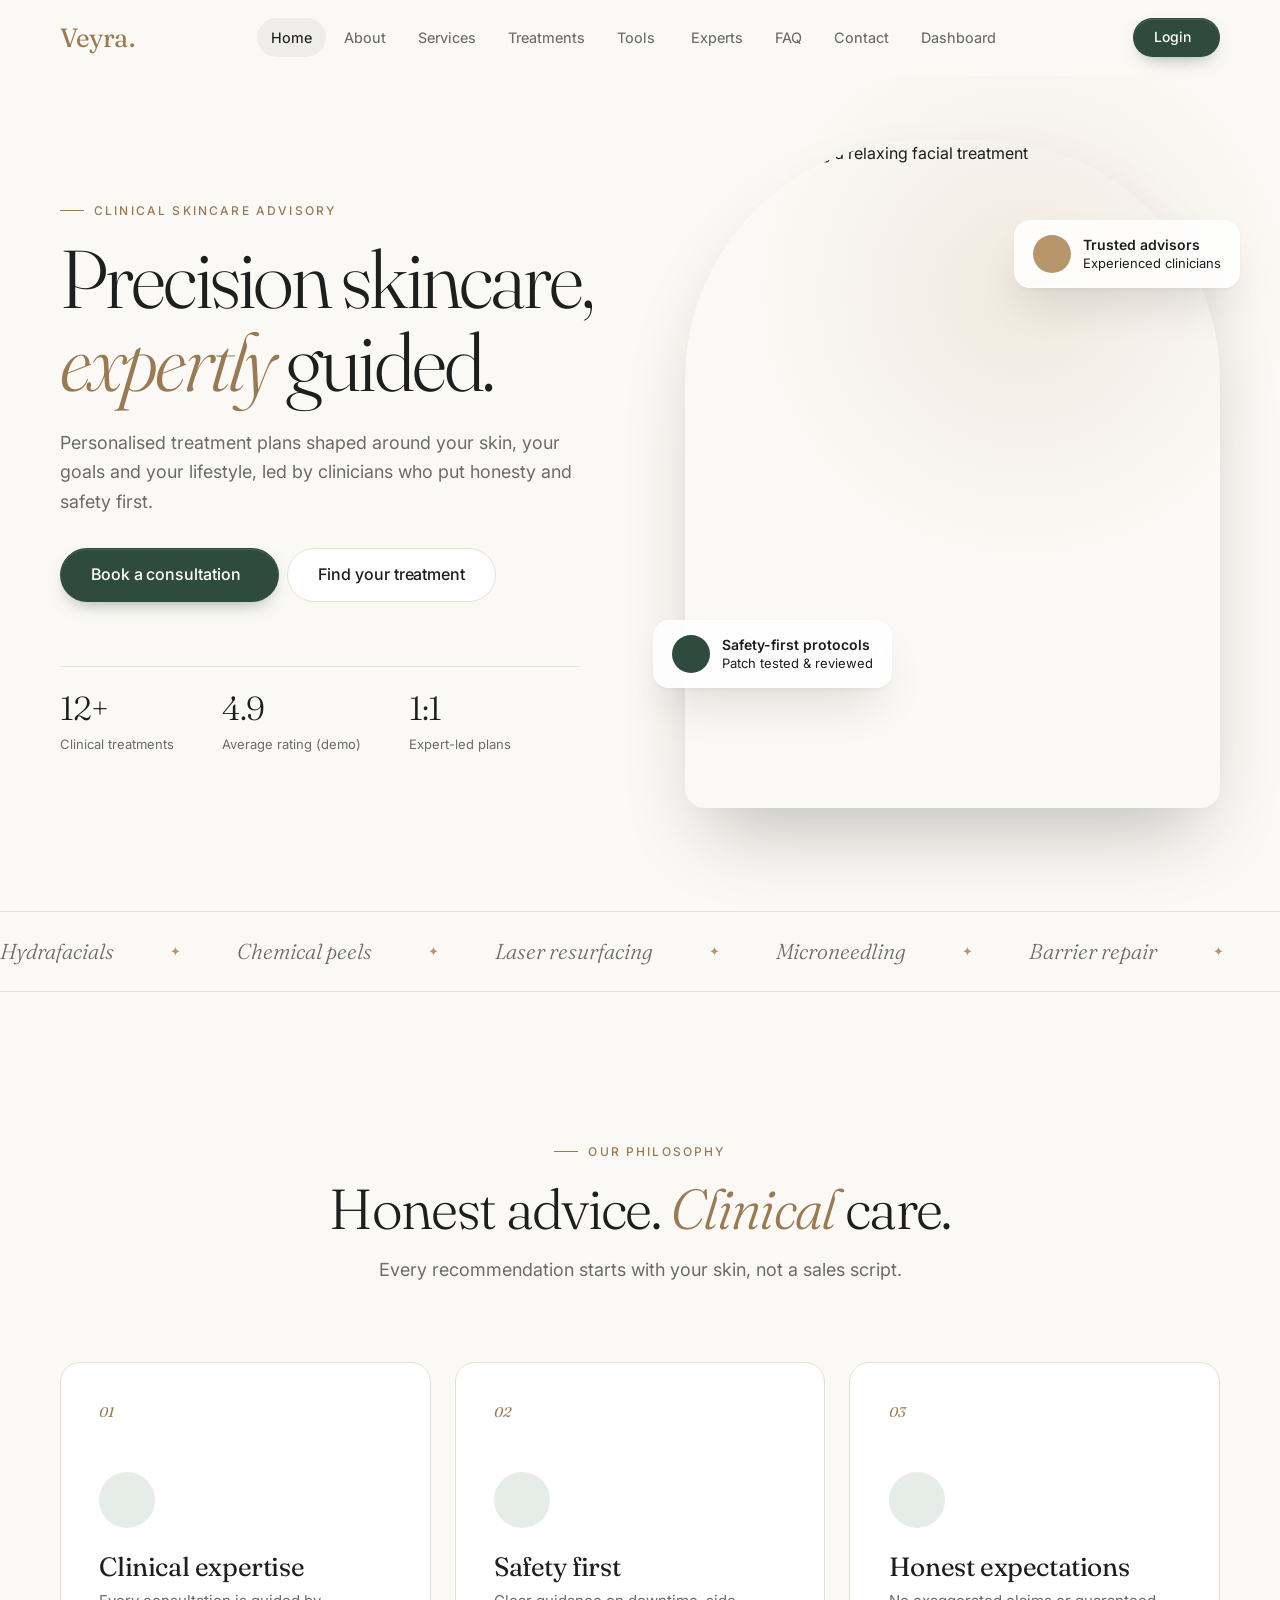
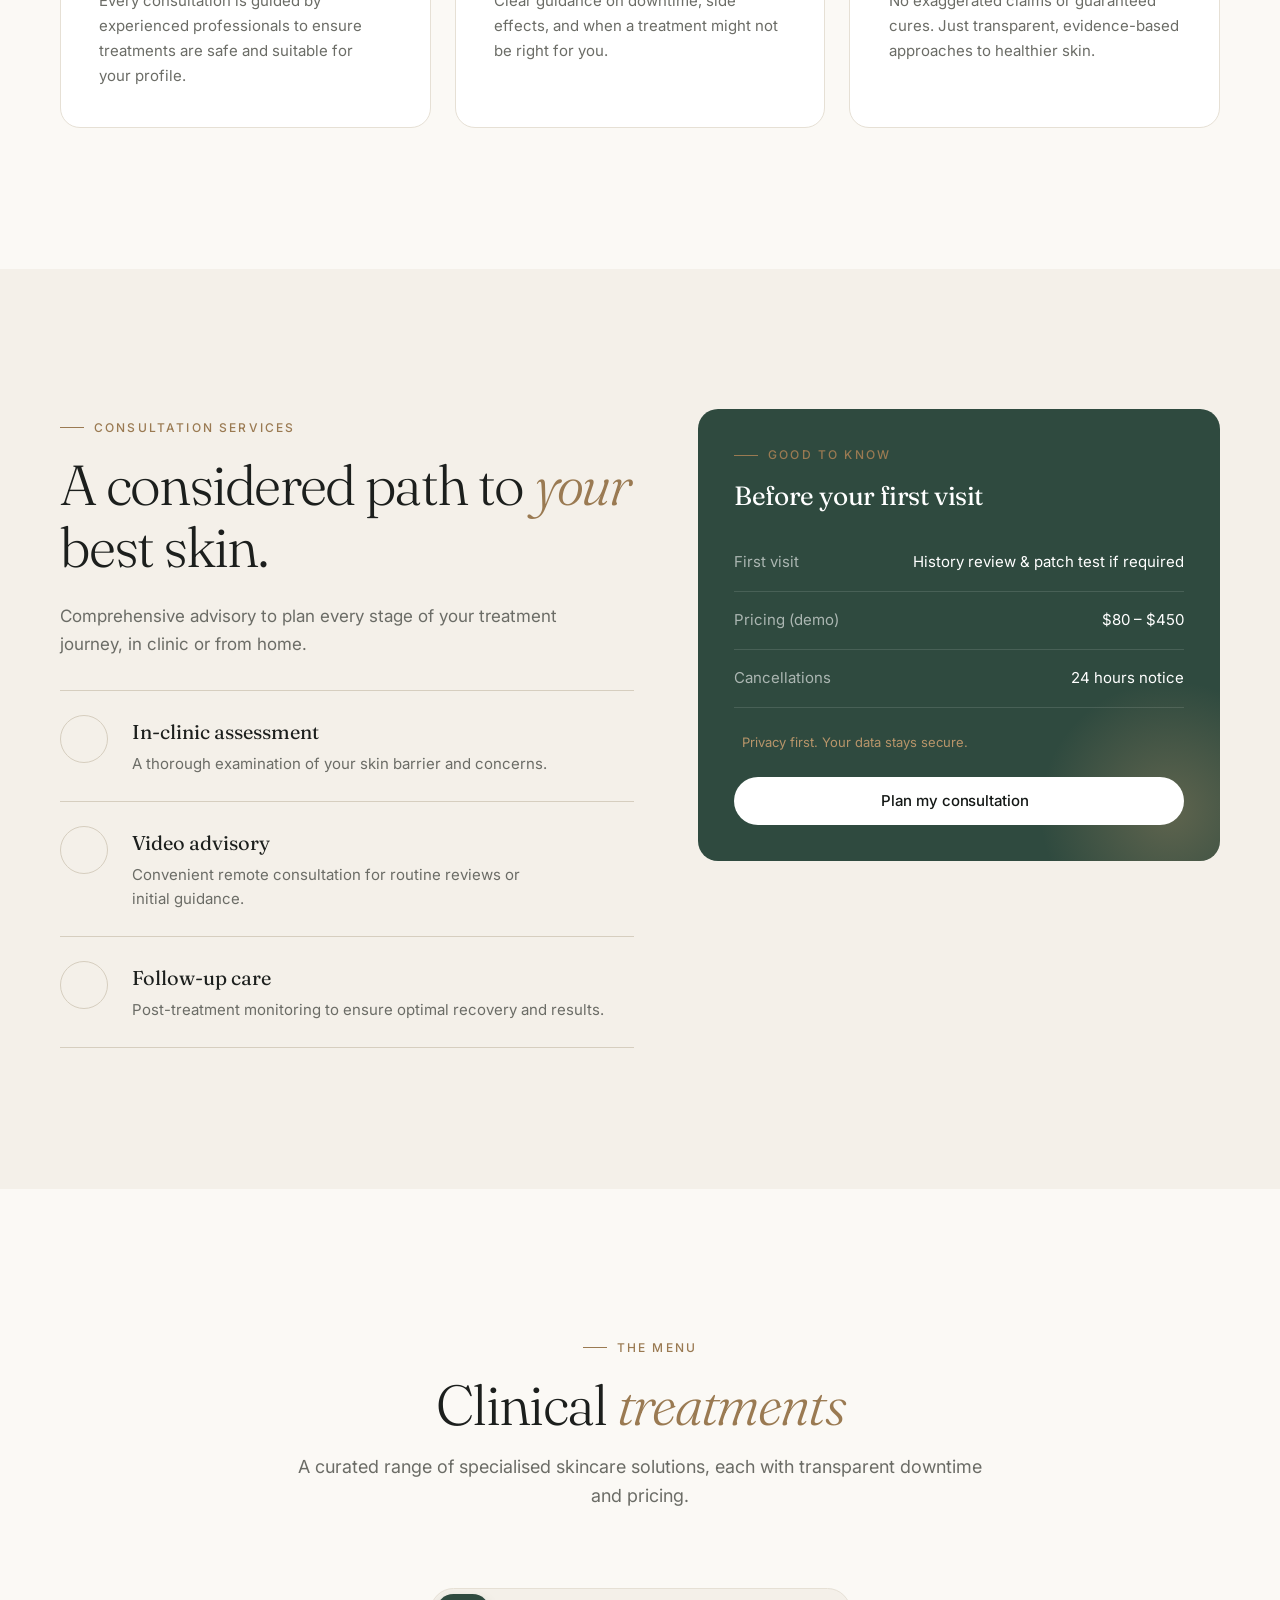
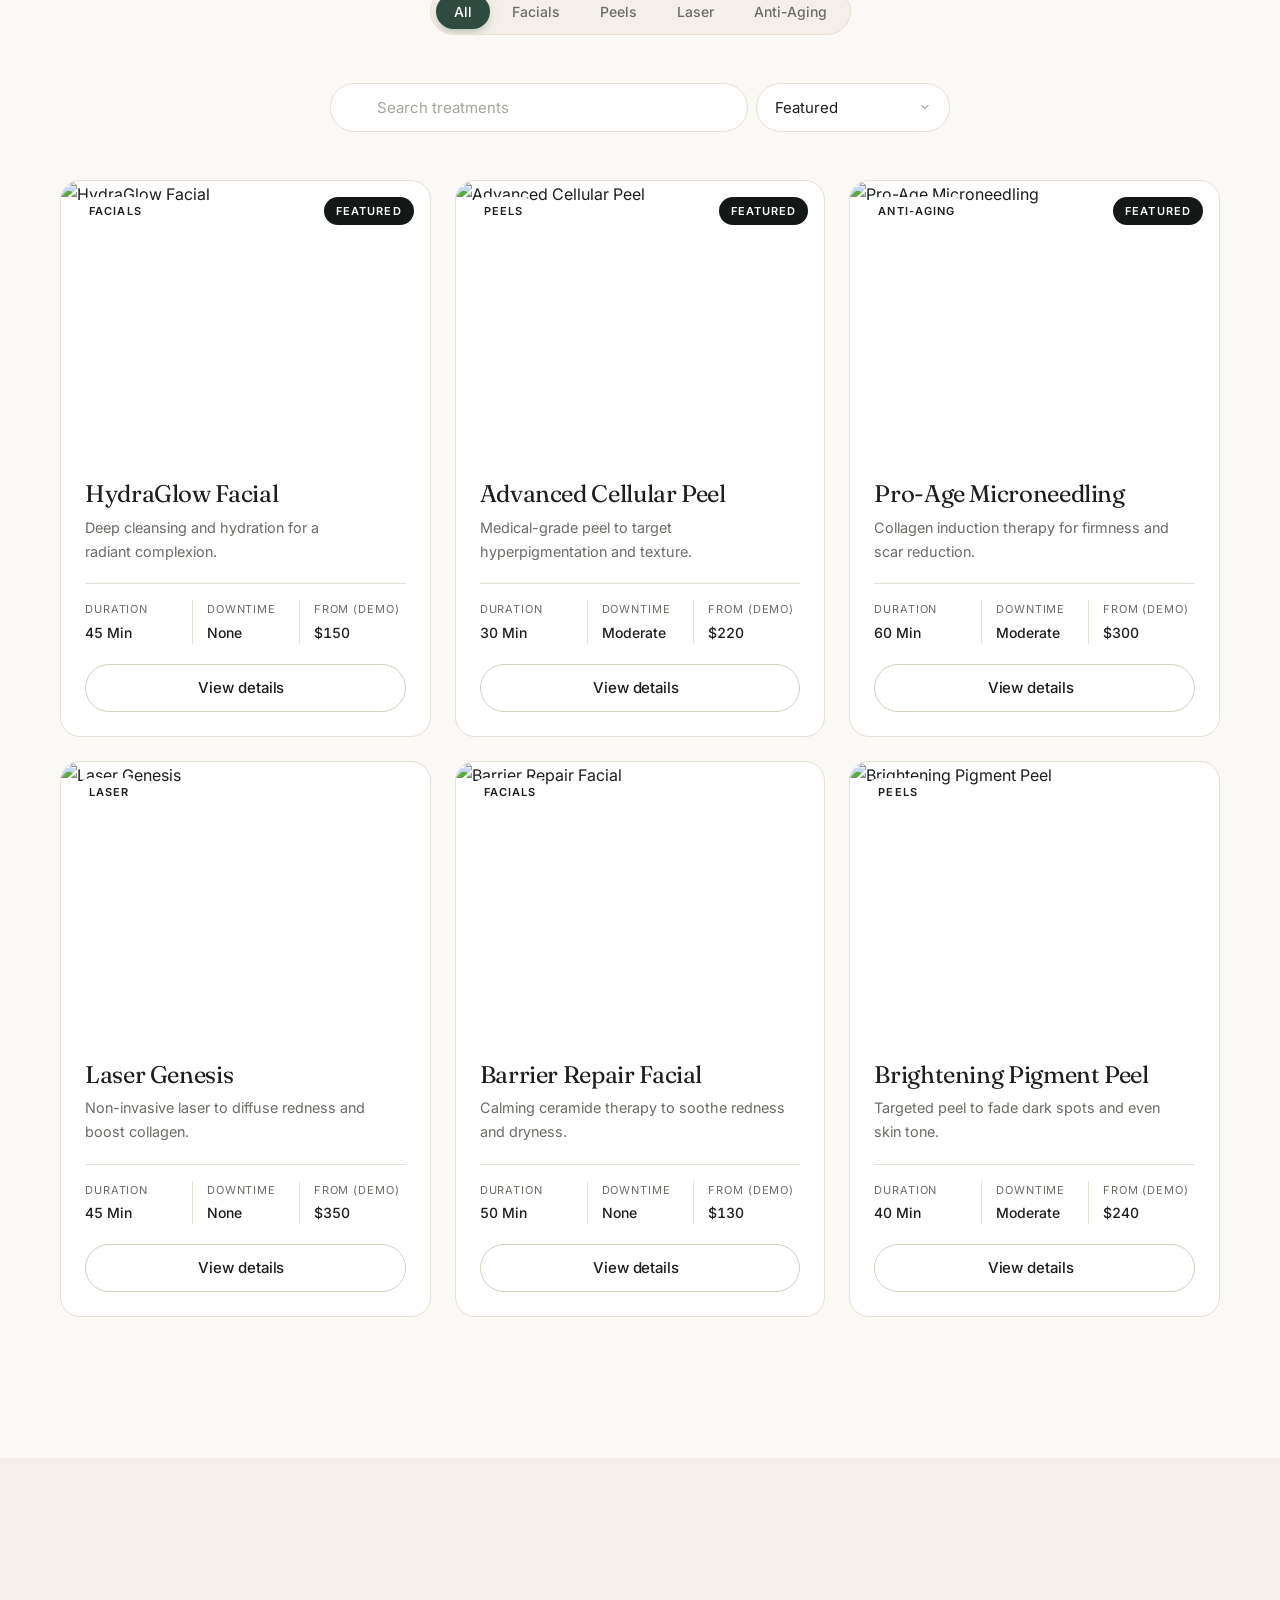
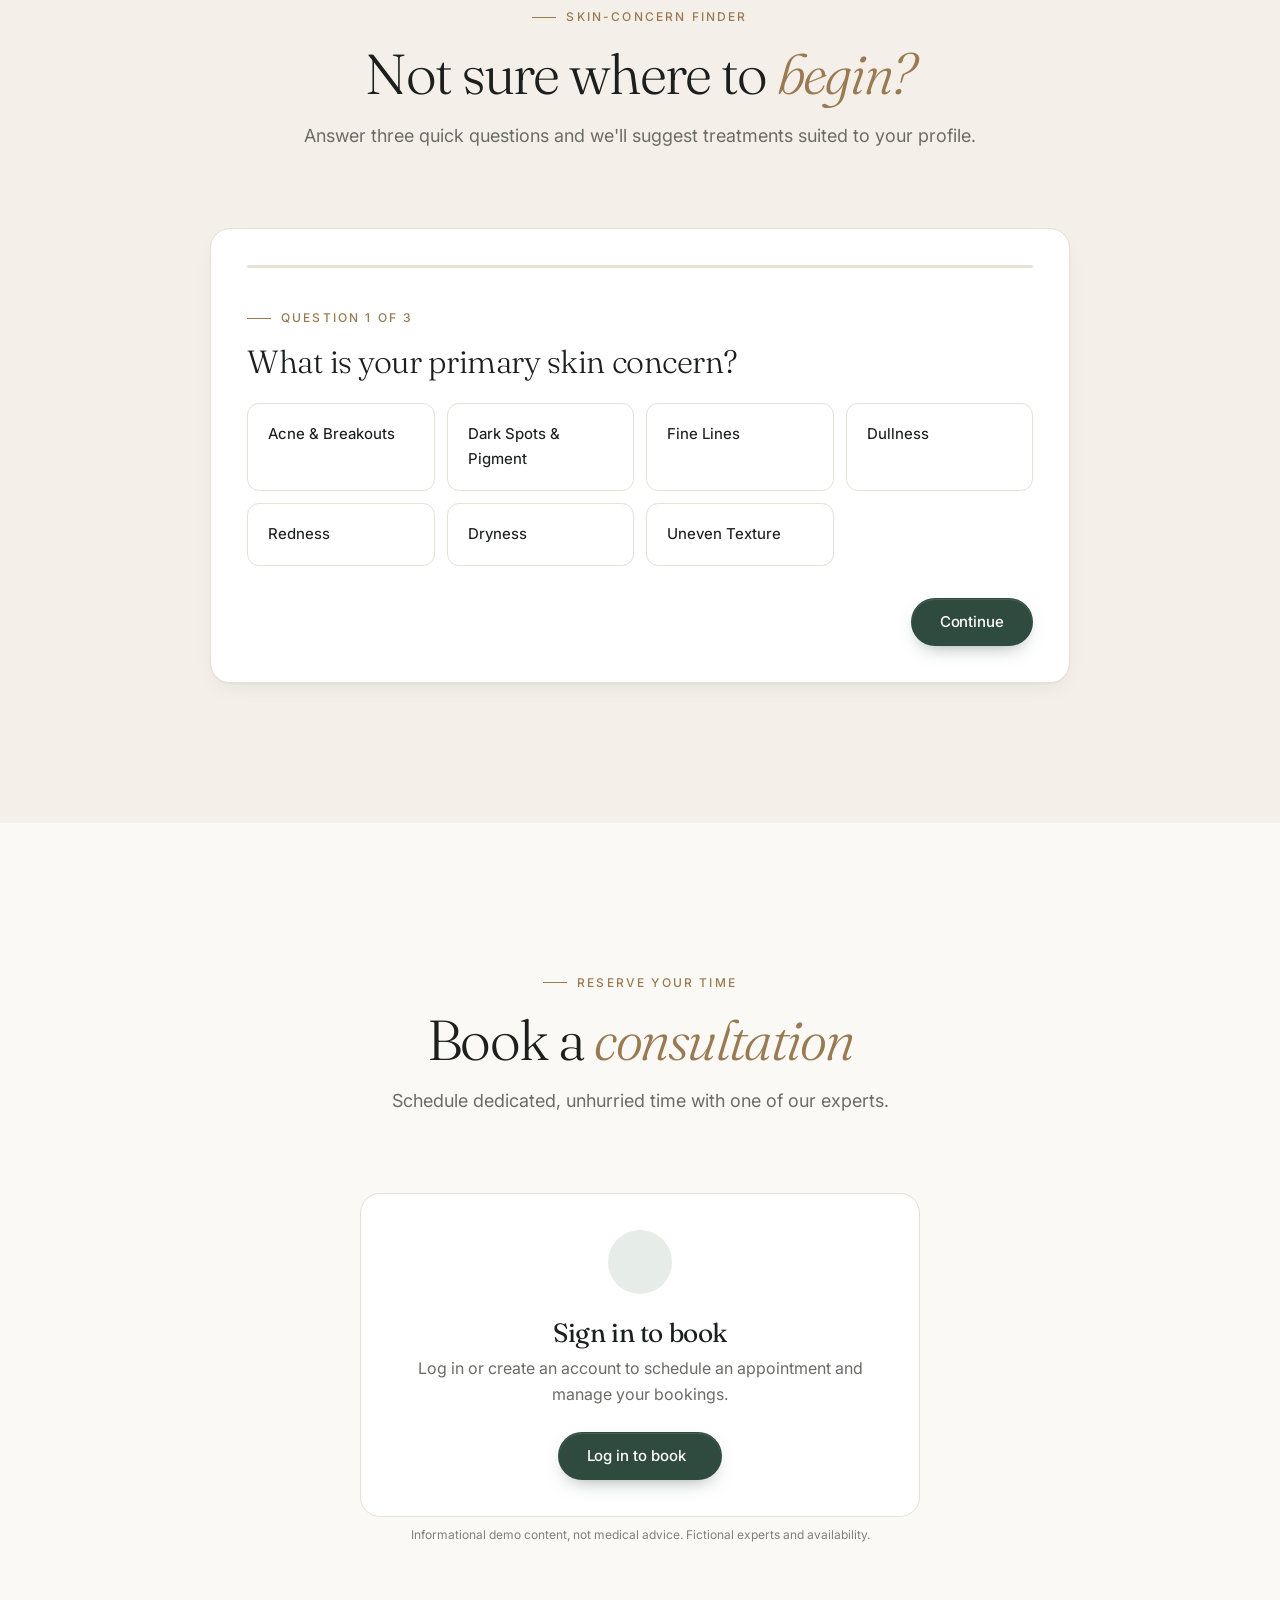
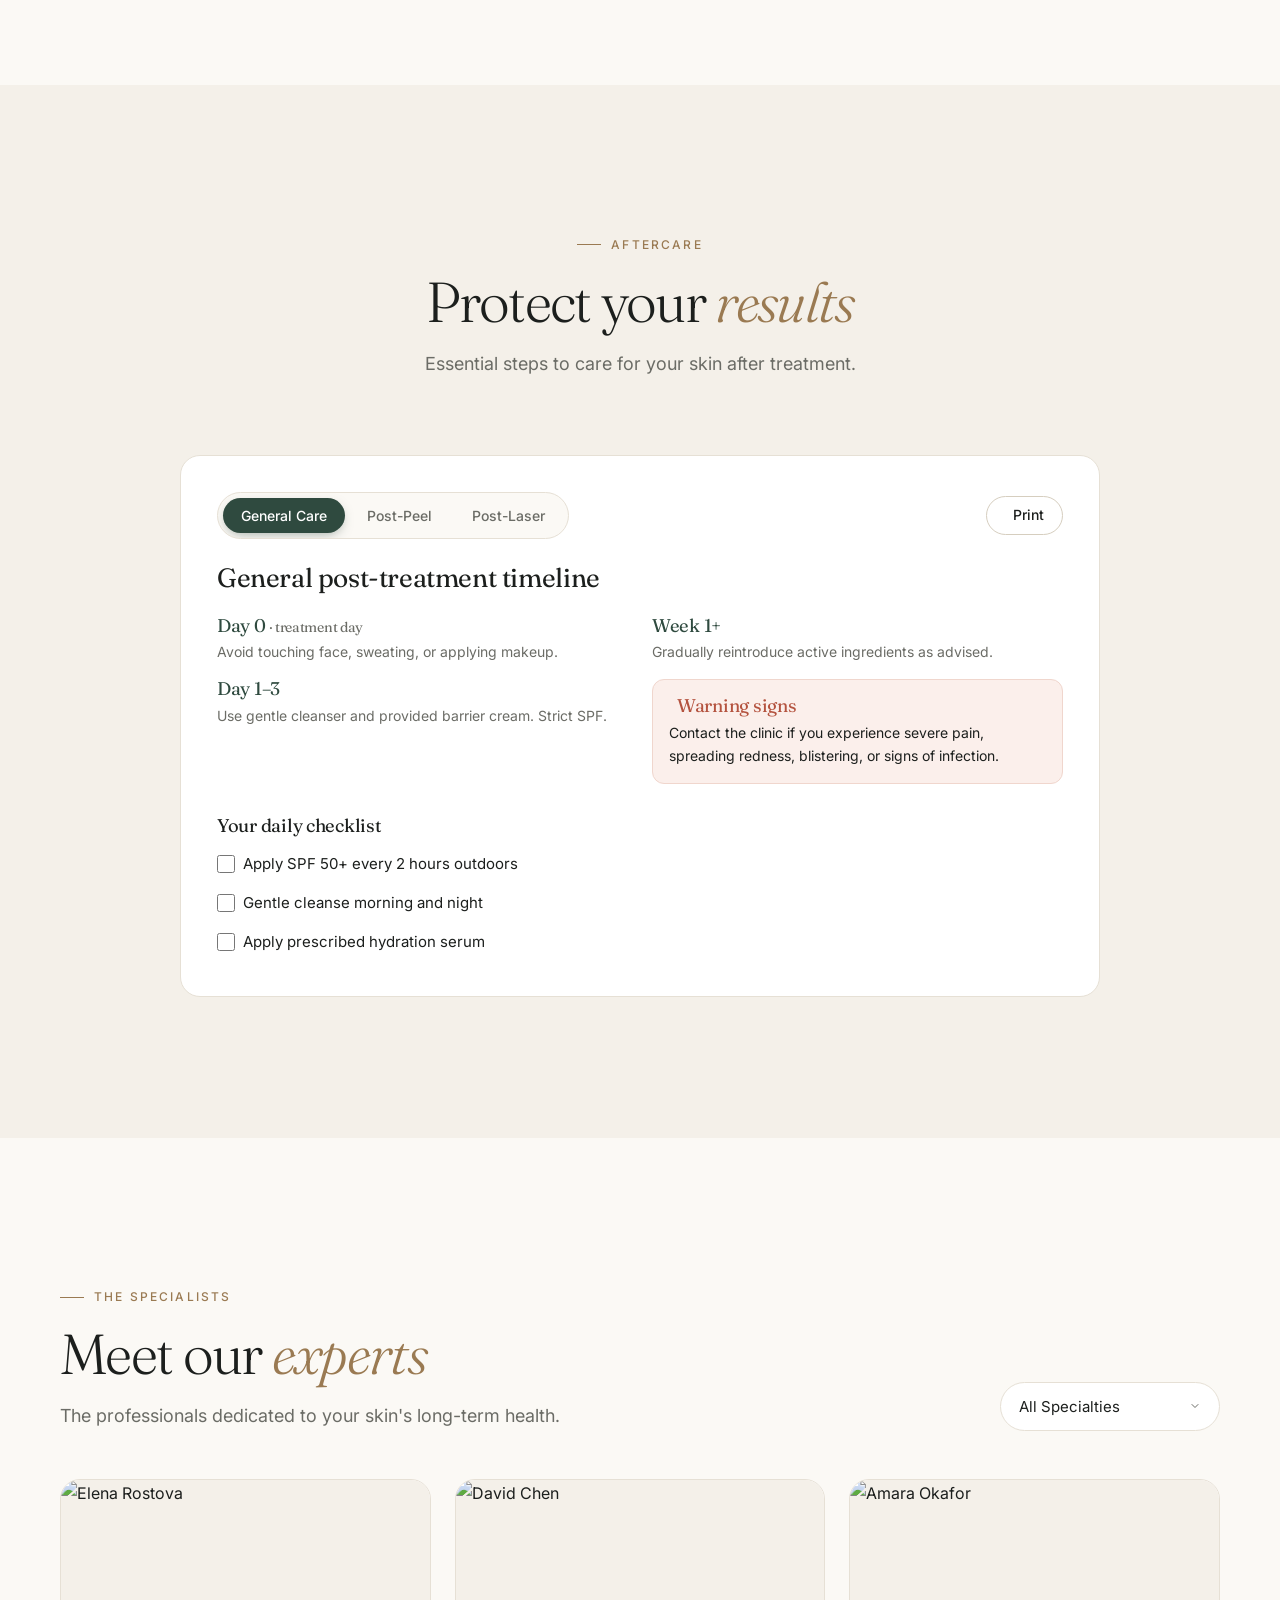
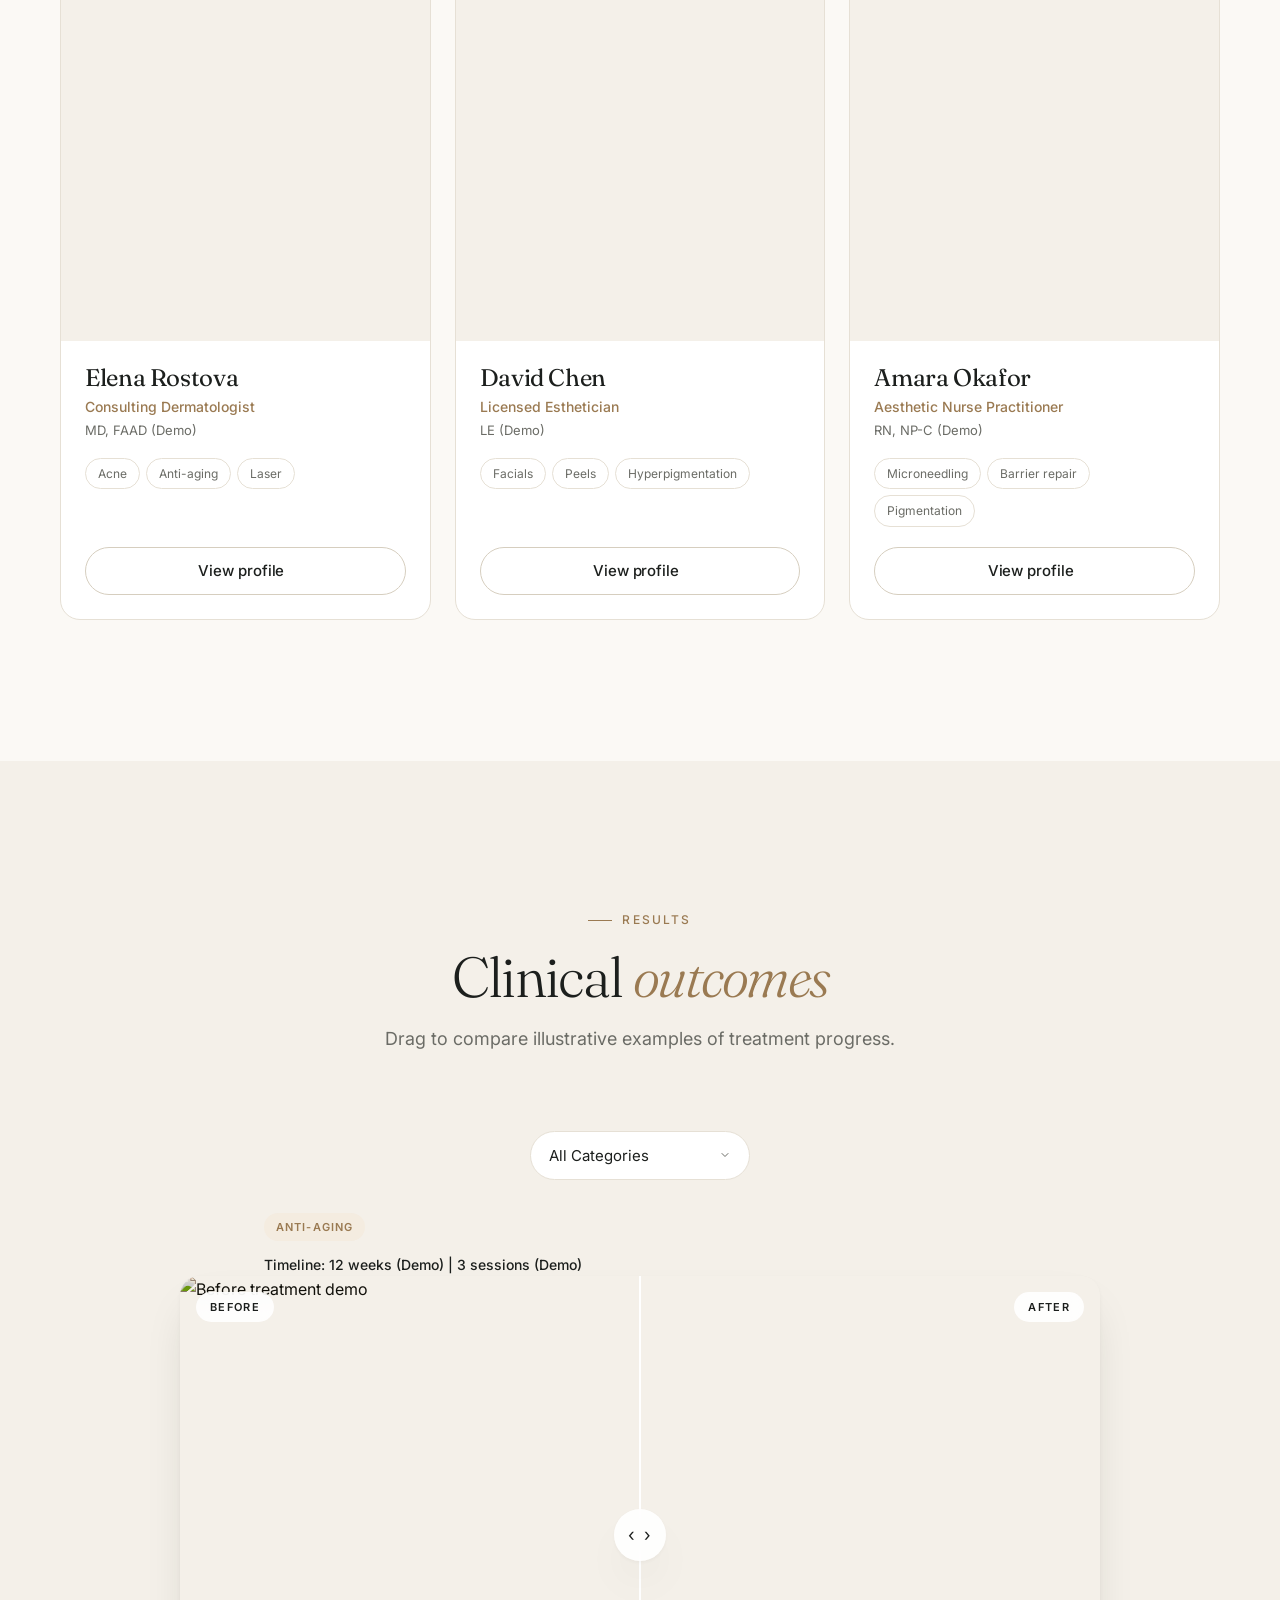
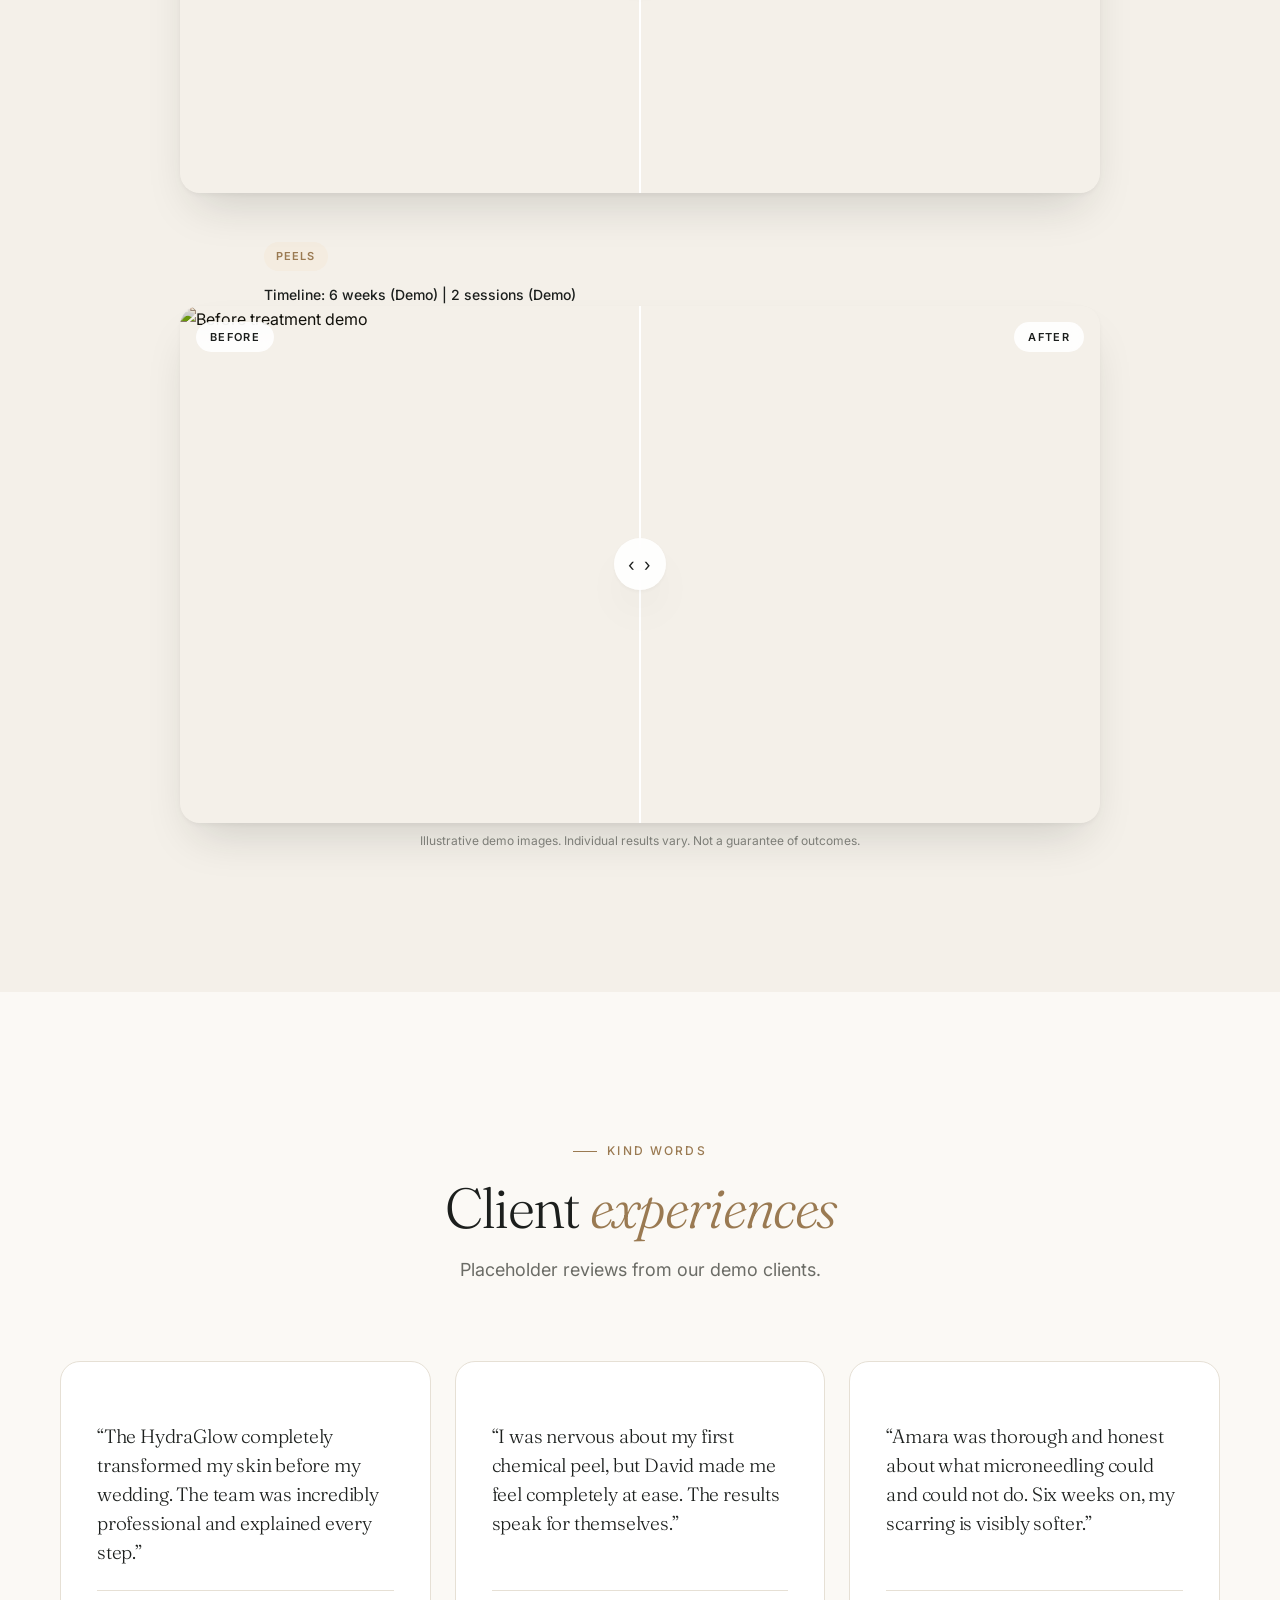
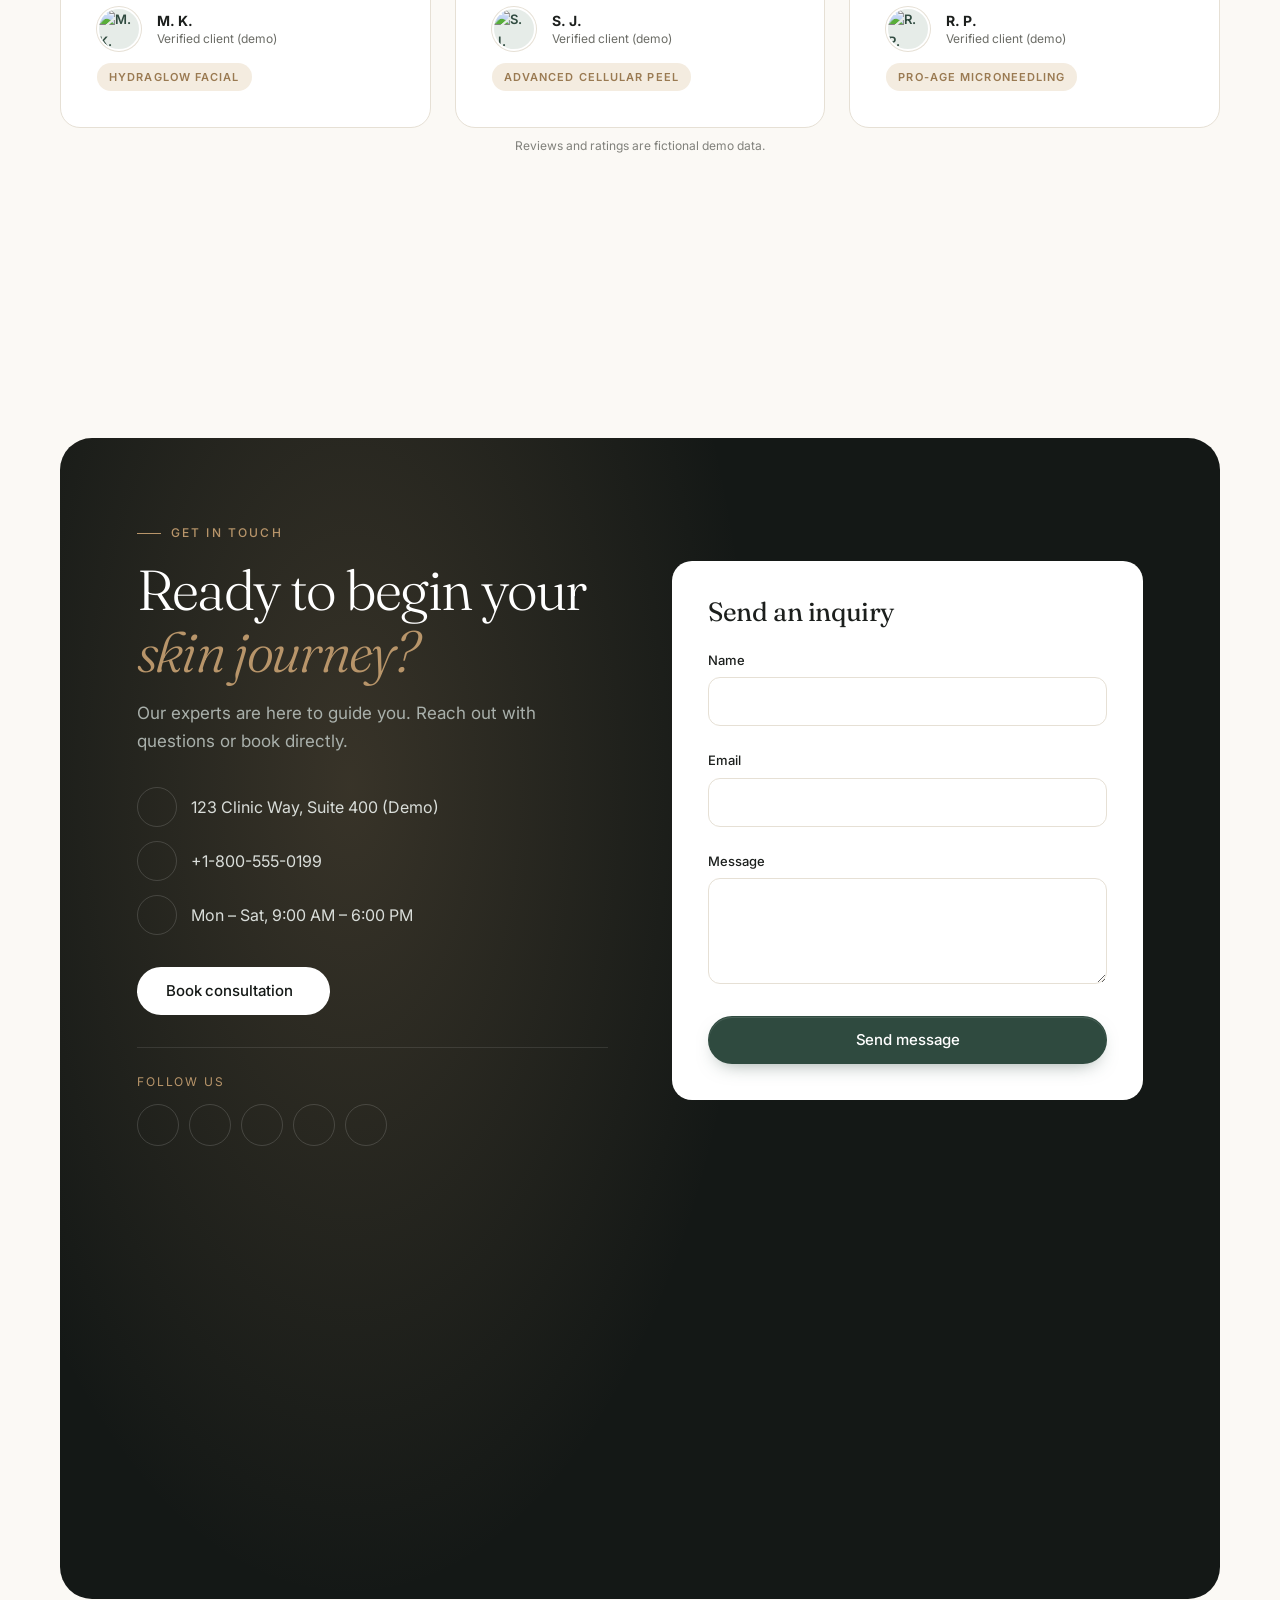
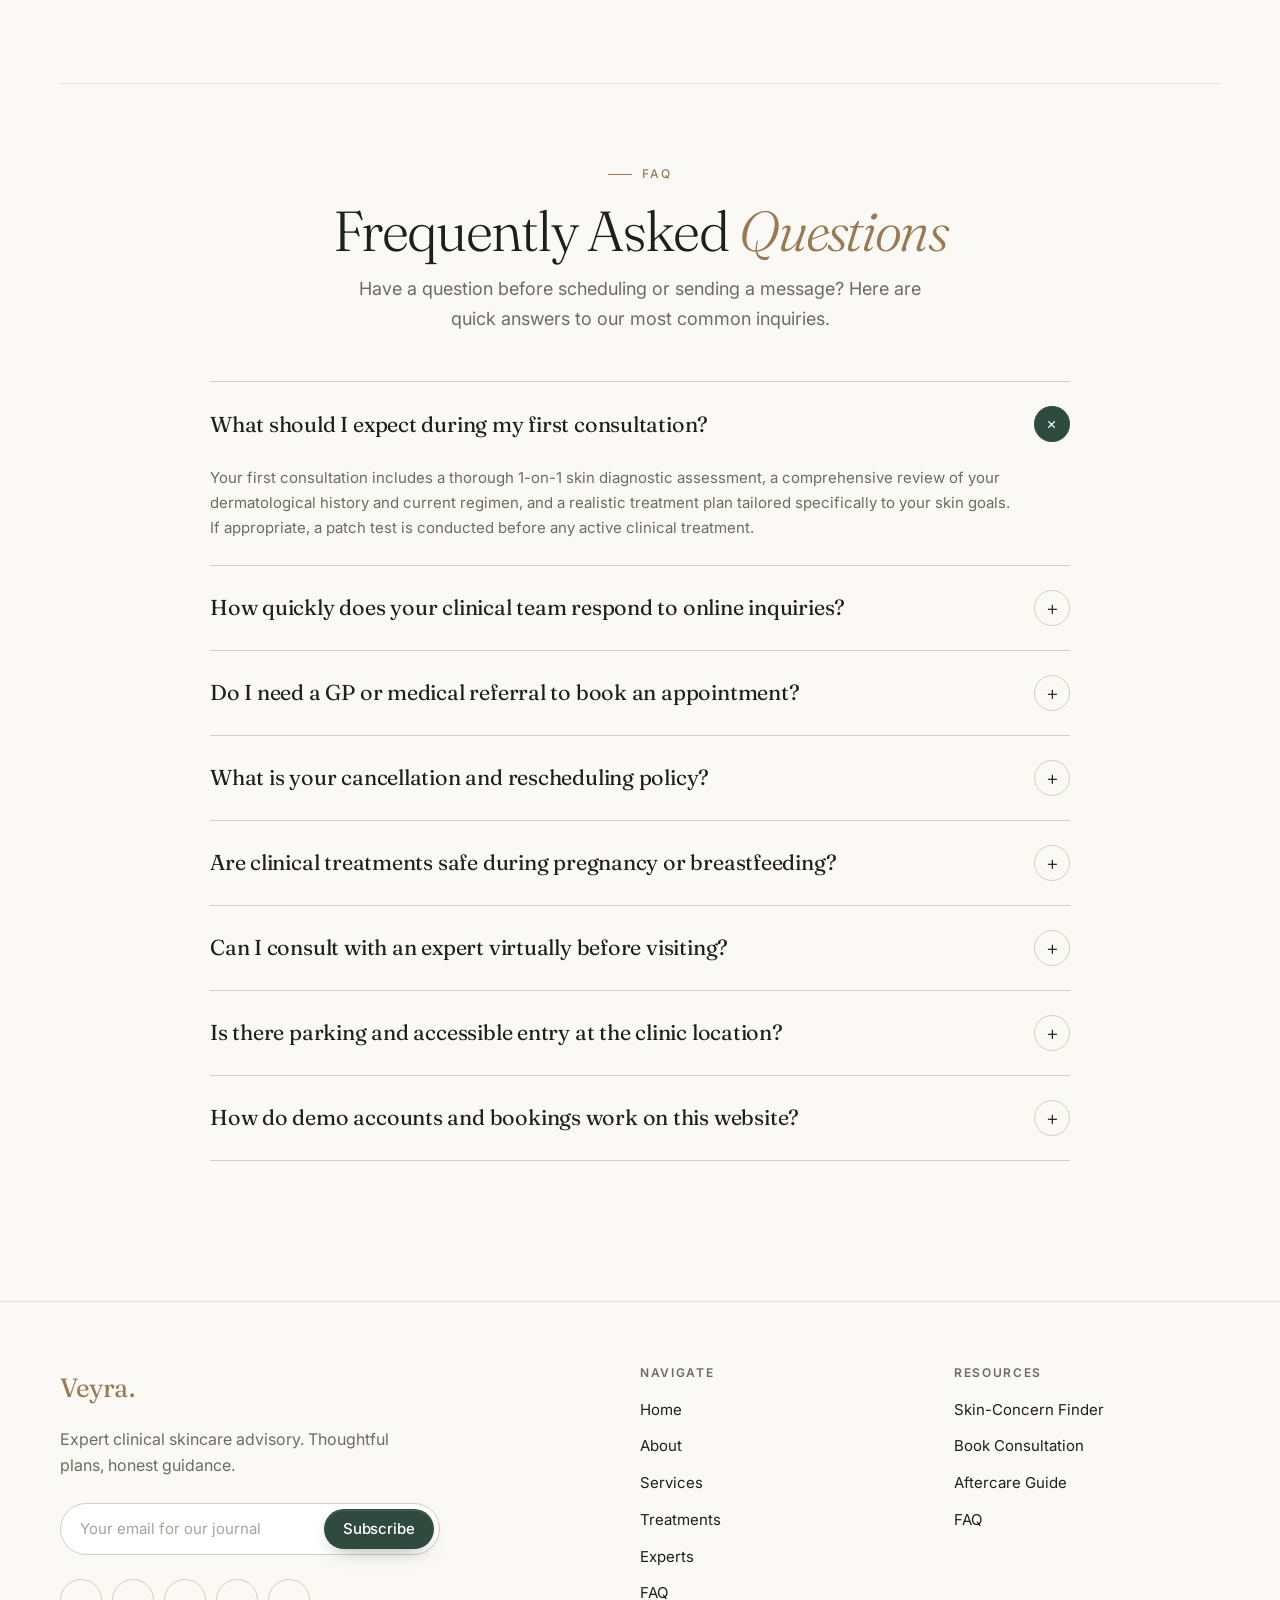
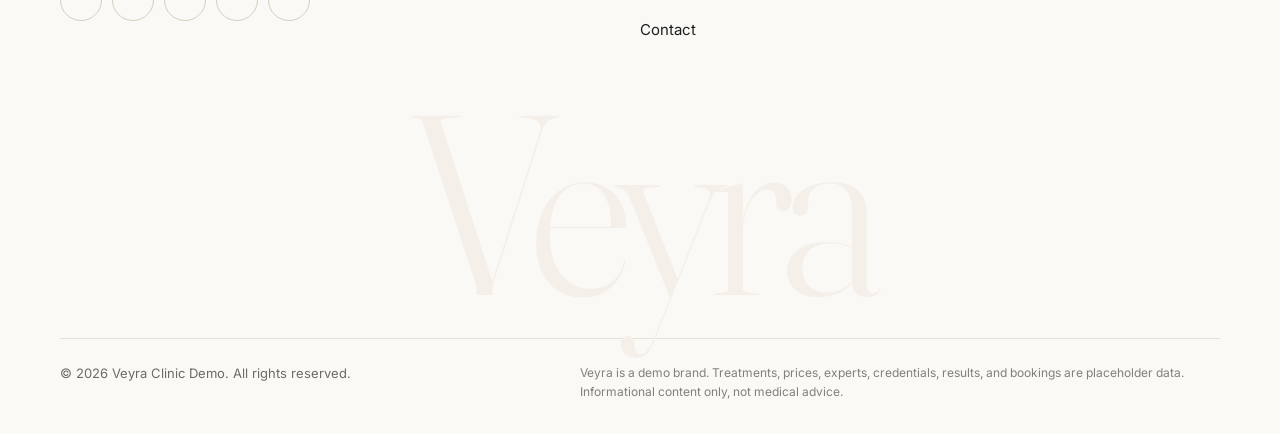
==== commit 3f7a647b: "1doc" ====
--- a/index.html
+++ b/index.html
@@ -69,6 +69,7 @@
                         </div>
                     </li>
                     <li><a href="#experts">Experts</a></li>
+                    <li><a href="#faq">FAQ</a></li>
                     <li><a href="#contact">Contact</a></li>
                     <li><a href="dashboard.html">Dashboard</a></li>
                     <li class="mobile-only mobile-login"><a href="auth.html" class="btn btn-primary">Login <i class="ph ph-arrow-right"></i></a></li>
@@ -549,55 +550,11 @@
             </div>
         </section>
 
-        <!-- 11. FAQ -->
-        <section id="faq" class="section-alt" aria-labelledby="faq-heading">
-            <div class="container reveal">
-                <div class="section-header">
-                    <span class="eyebrow">FAQ</span>
-                    <h2 id="faq-heading">Questions, <em>answered</em></h2>
-                </div>
-
-                <div class="faq-list">
-                    <div class="accordion-item">
-                        <button class="accordion-header" aria-expanded="false">What should I expect during my first visit?</button>
-                        <div class="accordion-content">
-                            <div class="accordion-content-inner">
-                                Your first visit includes a comprehensive skin assessment, medical history review, and a discussion of your goals. We may perform a patch test depending on the planned treatment.
-                            </div>
-                        </div>
-                    </div>
-                    <div class="accordion-item">
-                        <button class="accordion-header" aria-expanded="false">Are treatments safe during pregnancy?</button>
-                        <div class="accordion-content">
-                            <div class="accordion-content-inner">
-                                Many treatments are contraindicated during pregnancy. Always ask your clinician. We offer a modified, pregnancy-safe facial line.
-                            </div>
-                        </div>
-                    </div>
-                    <div class="accordion-item">
-                        <button class="accordion-header" aria-expanded="false">How does pricing and cancellation work?</button>
-                        <div class="accordion-content">
-                            <div class="accordion-content-inner">
-                                Prices listed are demo placeholders. A 24-hour notice is required for cancellations to avoid a fee.
-                            </div>
-                        </div>
-                    </div>
-                    <div class="accordion-item">
-                        <button class="accordion-header" aria-expanded="false">How do demo accounts work here?</button>
-                        <div class="accordion-content">
-                            <div class="accordion-content-inner">
-                                This is a demo application. Data is stored in your browser's localStorage. Do not use real passwords or enter real personal medical information.
-                            </div>
-                        </div>
-                    </div>
-                </div>
-            </div>
-        </section>
-
-        <!-- 12. Contact / CTA -->
-        <section id="contact" aria-labelledby="contact-heading">
-            <div class="container reveal">
-                <div class="cta-band">
+        <!-- 11. Contact & FAQ -->
+        <section id="contact" class="section-contact" aria-labelledby="contact-heading">
+            <div class="container">
+                <!-- Contact CTA Band -->
+                <div class="cta-band reveal">
                     <div class="cta-grid">
                         <div>
                             <span class="eyebrow">Get in touch</span>
@@ -646,6 +603,82 @@
                     </div>
                     <div class="contact-map">
                         <iframe title="Veyra clinic location map (demo)" src="https://www.openstreetmap.org/export/embed.html?bbox=-74.0135%2C40.7020%2C-73.9935%2C40.7160&amp;layer=mapnik&amp;marker=40.7090%2C-74.0035" loading="lazy"></iframe>
+                    </div>
+                </div>
+
+                <!-- FAQ in Contact -->
+                <div id="faq" class="contact-faq reveal">
+                    <div class="section-header text-center">
+                        <span class="eyebrow">FAQ</span>
+                        <h2 id="faq-heading">Frequently Asked <em>Questions</em></h2>
+                        <p class="text-light" style="max-width: 580px; margin: 12px auto 0;">Have a question before scheduling or sending a message? Here are quick answers to our most common inquiries.</p>
+                    </div>
+
+                    <div class="faq-list">
+                        <div class="accordion-item active">
+                            <button class="accordion-header" aria-expanded="true">What should I expect during my first consultation?</button>
+                            <div class="accordion-content">
+                                <div class="accordion-content-inner">
+                                    Your first consultation includes a thorough 1-on-1 skin diagnostic assessment, a comprehensive review of your dermatological history and current regimen, and a realistic treatment plan tailored specifically to your skin goals. If appropriate, a patch test is conducted before any active clinical treatment.
+                                </div>
+                            </div>
+                        </div>
+                        <div class="accordion-item">
+                            <button class="accordion-header" aria-expanded="false">How quickly does your clinical team respond to online inquiries?</button>
+                            <div class="accordion-content">
+                                <div class="accordion-content-inner">
+                                    Our patient coordination team responds to all online inquiries within 24 business hours. If you require immediate scheduling or want to reserve a specific slot, you can book directly online using our live <a href="#booking" style="color: var(--clr-primary); text-decoration: underline; font-weight: 500;">consultation calendar</a>.
+                                </div>
+                            </div>
+                        </div>
+                        <div class="accordion-item">
+                            <button class="accordion-header" aria-expanded="false">Do I need a GP or medical referral to book an appointment?</button>
+                            <div class="accordion-content">
+                                <div class="accordion-content-inner">
+                                    No GP referral is required. All our consultations are conducted by licensed dermatologists, aesthetic nurses, and clinical dermal therapists who will thoroughly assess your skin health and treatment candidacy in-house.
+                                </div>
+                            </div>
+                        </div>
+                        <div class="accordion-item">
+                            <button class="accordion-header" aria-expanded="false">What is your cancellation and rescheduling policy?</button>
+                            <div class="accordion-content">
+                                <div class="accordion-content-inner">
+                                    We kindly request at least 24 hours' notice for cancellations or appointment rescheduling so we can offer the appointment to waitlisted patients. In this interactive demo, you can modify or cancel appointments anytime via the admin dashboard without fees.
+                                </div>
+                            </div>
+                        </div>
+                        <div class="accordion-item">
+                            <button class="accordion-header" aria-expanded="false">Are clinical treatments safe during pregnancy or breastfeeding?</button>
+                            <div class="accordion-content">
+                                <div class="accordion-content-inner">
+                                    Certain medical treatments (such as chemical peels containing high-strength retinoids or salicylic acid, deep laser resurfacing, and radiofrequency) are contraindicated during pregnancy. However, we provide specialized pregnancy-safe barrier repair protocols and soothing enzyme facials. Always inform your clinician before treatment.
+                                </div>
+                            </div>
+                        </div>
+                        <div class="accordion-item">
+                            <button class="accordion-header" aria-expanded="false">Can I consult with an expert virtually before visiting?</button>
+                            <div class="accordion-content">
+                                <div class="accordion-content-inner">
+                                    Yes! We offer 20-minute virtual video consultations for initial skin assessments, aftercare follow-ups, and routine guidance before booking your in-clinic treatment.
+                                </div>
+                            </div>
+                        </div>
+                        <div class="accordion-item">
+                            <button class="accordion-header" aria-expanded="false">Is there parking and accessible entry at the clinic location?</button>
+                            <div class="accordion-content">
+                                <div class="accordion-content-inner">
+                                    Yes, validated patient parking is available directly under 123 Clinic Way. Step-free accessible entry and elevator access are located on the Ground Level, bringing you directly to our Suite 400 reception.
+                                </div>
+                            </div>
+                        </div>
+                        <div class="accordion-item">
+                            <button class="accordion-header" aria-expanded="false">How do demo accounts and bookings work on this website?</button>
+                            <div class="accordion-content">
+                                <div class="accordion-content-inner">
+                                    Veyra is an interactive clinical hub demo. All bookings, client data, and custom edits are stored locally in your browser storage (localStorage). No real financial transactions take place, and no confidential medical records should be entered.
+                                </div>
+                            </div>
+                        </div>
                     </div>
                 </div>
             </div>
@@ -680,6 +713,8 @@
                         <li><a href="#services">Services</a></li>
                         <li><a href="#treatments">Treatments</a></li>
                         <li><a href="#experts">Experts</a></li>
+                        <li><a href="#faq">FAQ</a></li>
+                        <li><a href="#contact">Contact</a></li>
                     </ul>
                 </div>
                 <div class="footer-col">
--- a/assets/css/style.css
+++ b/assets/css/style.css
@@ -898,7 +898,15 @@
 .slider-handle { position: absolute; top: 0; bottom: 0; left: 50%; width: 2px; background: #fff; transform: translateX(-50%); pointer-events: none; }
 .slider-handle::after { content: '‹ ›'; position: absolute; top: 50%; left: 50%; transform: translate(-50%, -50%); width: 52px; height: 52px; display: grid; place-items: center; background: rgba(255,255,255,0.9); backdrop-filter: blur(8px); color: var(--clr-text); font-size: 1.1rem; letter-spacing: 2px; border-radius: 50%; box-shadow: var(--shadow-hover); }
 
-/* Accordion */
+/* Accordion & FAQ */
+.contact-faq {
+    margin-top: clamp(48px, 7vw, 84px);
+    padding-top: clamp(40px, 6vw, 72px);
+    border-top: 1px solid var(--clr-border);
+}
+.contact-faq .section-header {
+    margin-bottom: var(--space-6);
+}
 .faq-list { max-width: 860px; margin: 0 auto; border-top: 1px solid var(--clr-border-strong); }
 .accordion-item { border-bottom: 1px solid var(--clr-border-strong); }
 .accordion-header {
@@ -907,17 +915,19 @@
     justify-content: space-between;
     align-items: center;
     gap: var(--space-4);
-    padding: 28px 0;
+    padding: 24px 0;
     background: none;
     border: none;
     font-family: var(--font-h);
-    font-size: clamp(1.15rem, 2vw, 1.4rem);
+    font-size: clamp(1.15rem, 2vw, 1.35rem);
     font-weight: 400;
     letter-spacing: -0.01em;
     color: var(--clr-text);
     cursor: pointer;
     text-align: left;
-}
+    transition: color var(--transition);
+}
+.accordion-header:hover { color: var(--clr-primary); }
 .accordion-header::after {
     content: '+';
     flex-shrink: 0;
@@ -928,12 +938,35 @@
     font-family: var(--font-body);
     font-weight: 300;
     font-size: 1.25rem;
-    transition: transform var(--transition), background var(--transition), color var(--transition);
-}
-.accordion-item.active .accordion-header::after { transform: rotate(45deg); background: var(--clr-primary); color: #fff; border-color: var(--clr-primary); }
-.accordion-content { overflow: hidden; max-height: 0; transition: max-height 0.5s var(--ease); }
-.accordion-content-inner { padding: 0 60px 28px 0 !important; color: var(--clr-text-light); }
-.accordion-item.active .accordion-content { max-height: 500px; }
+    transition: transform var(--transition), background var(--transition), color var(--transition), border-color var(--transition);
+}
+.accordion-header:hover::after {
+    border-color: var(--clr-primary);
+    color: var(--clr-primary);
+}
+.accordion-item.active .accordion-header::after {
+    transform: rotate(45deg);
+    background: var(--clr-primary);
+    color: #fff;
+    border-color: var(--clr-primary);
+}
+.accordion-item.active .accordion-header:hover::after {
+    background: var(--clr-primary-dark);
+    border-color: var(--clr-primary-dark);
+}
+.accordion-content { overflow: hidden; max-height: 0; transition: max-height 0.45s var(--ease); }
+.accordion-content-inner {
+    padding: 0 48px 24px 0 !important;
+    color: var(--clr-text-light);
+    line-height: 1.65;
+    font-size: 0.9375rem;
+}
+.accordion-item.active .accordion-content { max-height: 800px; }
+@media (max-width: 640px) {
+    .accordion-header { padding: 18px 0; font-size: 1.1rem; }
+    .accordion-header::after { width: 32px; height: 32px; font-size: 1.15rem; }
+    .accordion-content-inner { padding: 0 12px 20px 0 !important; font-size: 0.9rem; }
+}
 
 /* Testimonials */
 .quote-card { align-items: flex-start; text-align: left; position: relative; }
@@ -1080,6 +1113,92 @@
 .stat-card { background: var(--clr-surface); padding: var(--space-4); border-radius: var(--radius); border: 1px solid var(--clr-border); }
 .stat-card p { font-size: 0.8125rem; }
 .stat-card h3 { font-size: 2.5rem; font-weight: 300; margin-top: var(--space-2); letter-spacing: -0.03em; }
+
+/* Dashboard Toolbars */
+.dash-toolbar {
+    display: flex;
+    justify-content: space-between;
+    align-items: center;
+    gap: 12px;
+    margin-bottom: var(--space-4);
+    flex-wrap: wrap;
+}
+.dash-toolbar-controls {
+    display: flex;
+    align-items: center;
+    gap: 10px;
+    flex: 1 1 auto;
+    min-width: 0;
+    flex-wrap: wrap;
+}
+.dash-search-box {
+    position: relative;
+    display: flex;
+    align-items: center;
+    min-width: 180px;
+    flex: 1 1 220px;
+    max-width: 340px;
+}
+.dash-search-box i {
+    position: absolute;
+    left: 12px;
+    color: var(--clr-text-light);
+    font-size: 1rem;
+    pointer-events: none;
+}
+.dash-search-box input {
+    width: 100%;
+    padding: 8px 14px 8px 36px !important;
+    border-radius: var(--radius-sm);
+    font-size: 0.875rem;
+    border: 1px solid var(--clr-border);
+    background: var(--clr-surface);
+}
+.dash-select {
+    padding: 8px 38px 8px 14px !important;
+    border-radius: var(--radius-sm);
+    font-size: 0.875rem;
+    border: 1px solid var(--clr-border);
+    background: var(--clr-surface);
+    width: auto;
+    min-width: 140px;
+}
+.dash-action-btn {
+    white-space: nowrap;
+    flex-shrink: 0;
+    display: inline-flex;
+    align-items: center;
+    gap: 6px;
+    padding: 9px 18px;
+    font-size: 0.875rem;
+}
+
+@media (max-width: 640px) {
+    .dash-toolbar {
+        flex-direction: column;
+        align-items: stretch;
+        gap: 10px;
+    }
+    .dash-toolbar-controls {
+        width: 100%;
+        flex-direction: column;
+        align-items: stretch;
+        gap: 8px;
+    }
+    .dash-search-box {
+        width: 100%;
+        max-width: 100%;
+        min-width: 0;
+        flex: 1 1 auto;
+    }
+    .dash-select {
+        width: 100%;
+    }
+    .dash-action-btn {
+        width: 100%;
+        justify-content: center;
+    }
+}
 
 .table-wrapper { background: var(--clr-surface); border-radius: var(--radius); border: 1px solid var(--clr-border); overflow-x: auto; }
 table { width: 100%; border-collapse: collapse; text-align: left; font-size: 0.9rem; }
@@ -1138,7 +1257,7 @@
     .dash-sidebar.open { left: 0; }
     .dash-shell { flex-direction: column; }
     .dash-header .menu-toggle { display: inline-flex; order: -1; margin-left: -10px; }
-    .dash-content { padding: var(--space-3); }
+    .dash-content { padding: var(--space-3); overflow-x: hidden; }
 }
 
 /* Animations & Scroll reveal */
